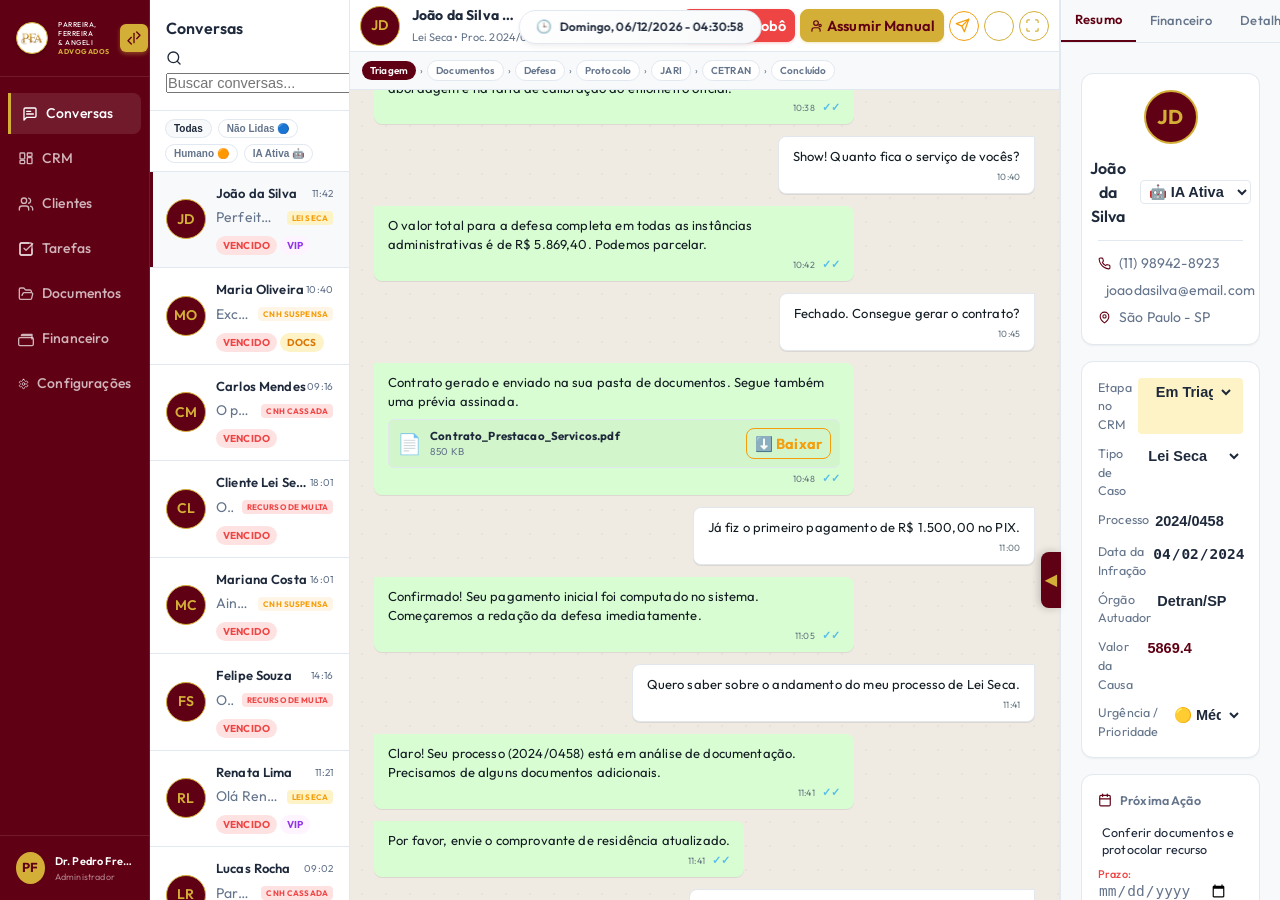
==== index.html @ 3a54979e "Initial PFA Radar Google Ads MVP" ====
<!DOCTYPE html>
<html lang="pt-BR">
<head>
  <meta charset="UTF-8">
  <meta name="viewport" content="width=device-width, initial-scale=1.0">
  <title>PFA Advogados - Painel de Controle IA & CRM</title>
  <!-- Google Fonts - Outfit -->
  <link rel="preconnect" href="https://fonts.googleapis.com">
  <link rel="preconnect" href="https://fonts.gstatic.com" crossorigin>
  <link href="https://fonts.googleapis.com/css2?family=Outfit:wght@300;400;500;600;700&display=swap" rel="stylesheet">
  <!-- Stylesheet -->
  <link rel="stylesheet" href="style.css">
</head>
<body>


  <!-- Banner de Urgência Global -->
  <div id="urgency-banner" style="display:none; background: linear-gradient(90deg, #7f1d1d, var(--red-primary)); color:#fff; padding:8px 20px; font-size:13px; font-weight:700; text-align:center; position:fixed; top:0; left:0; right:0; z-index:2000; animation: pulse-banner 2s ease-in-out infinite;">
    <span id="urgency-banner-text">⚠️ ATENÇÃO: Há prazos críticos vencendo hoje!</span>
    <button onclick="document.getElementById('urgency-banner').style.display='none'; document.querySelector('.app-container').style.height='100vh'; document.querySelector('.app-container').style.marginTop='0';" style="background:none;border:none;color:#fff;cursor:pointer;margin-left:12px;font-size:16px;">×</button>
  </div>

  <!-- Relógio Global em Tempo Real -->
  <div id="global-realtime-clock" style="position: fixed; top: 10px; left: 50%; transform: translateX(-50%); z-index: 10002; background: linear-gradient(135deg, var(--bg-secondary), var(--bg-tertiary)); border: 1px solid var(--border-color); border-radius: 20px; padding: 6px 16px; font-size: 12px; font-weight: 600; color: var(--text-primary); display: flex; align-items: center; gap: 8px; box-shadow: var(--shadow-md); white-space: nowrap; backdrop-filter: blur(8px); transition: all 0.3s ease;">
    <span style="color: var(--brand-primary); font-size:13px;">🕒</span>
    <span id="global-clock-content">Carregando...</span>
  </div>

  <div class="app-container">
    
    <!-- ==========================================
         COLUNA GLOBAL - SIDEBAR DE NAVEGAÇÃO (Bordô)
         ========================================== -->
    <div class="global-sidebar">
      <div class="sidebar-top">
        <!-- Logo PFA -->
        <div class="sidebar-logo" style="position: relative; width: 100%; display: flex; align-items: center; gap: 10px;">
          <div class="sidebar-logo-badge">
            <img src="logo-pfa.png" alt="PFA Logo" class="sidebar-logo-img">
          </div>
          <div class="sidebar-logo-text">
            Parreira, Ferreira<br>& Angeli <span style="color: var(--gold-primary); font-weight:700;">Advogados</span>
          </div>
          <!-- Toggle Sidebar Button -->
          <button id="btn-toggle-sidebar" style="background:none; border:none; color:var(--gold-primary); cursor:pointer; margin-left:auto; display:flex; align-items:center; justify-content:center; padding: 4px;" title="Recolher / Expandir Menu">
            <svg xmlns="http://www.w3.org/2000/svg" width="16" height="16" viewBox="0 0 24 24" fill="none" stroke="currentColor" stroke-width="2" stroke-linecap="round" stroke-linejoin="round" class="lucide lucide-chevrons-left-right"><path d="m16 3 5 5-5 5"/><path d="m8 21-5-5 5-5"/><path d="M12 5v14"/></svg>
          </button>
        </div>
        
        <!-- Menu Itemês -->
        <ul class="sidebar-menu">
          <li class="sidebar-item active" data-screen="conversas" data-label="Conversas">
            <svg xmlns="http://www.w3.org/2000/svg" width="24" height="24" viewBox="0 0 24 24" fill="none" stroke="currentColor" stroke-width="2" stroke-linecap="round" stroke-linejoin="round" class="lucide lucide-message-square-text"><path d="M21 15a2 2 0 0 1-2 2H7l-4 4V5a2 2 0 0 1 2-2h14a2 2 0 0 1 2 2z"/><path d="M13 8H7"/><path d="M17 12H7"/></svg>
            <span>Conversas</span>
          </li>
          <li class="sidebar-item" data-screen="crm" data-label="CRM">
            <svg xmlns="http://www.w3.org/2000/svg" width="24" height="24" viewBox="0 0 24 24" fill="none" stroke="currentColor" stroke-width="2" stroke-linecap="round" stroke-linejoin="round" class="lucide lucide-layout-dashboard"><rect width="7" height="9" x="3" y="3" rx="1"/><rect width="7" height="5" x="14" y="3" rx="1"/><rect width="7" height="9" x="14" y="10" rx="1"/><rect width="7" height="5" x="3" y="14" rx="1"/></svg>
            <span>CRM</span>
          </li>
          <li class="sidebar-item" data-screen="clientes" data-label="Clientes">
            <svg xmlns="http://www.w3.org/2000/svg" width="24" height="24" viewBox="0 0 24 24" fill="none" stroke="currentColor" stroke-width="2" stroke-linecap="round" stroke-linejoin="round" class="lucide lucide-users"><path d="M16 21v-2a4 4 0 0 0-4-4H6a4 4 0 0 0-4 4v2"/><circle cx="9" cy="7" r="4"/><path d="M22 21v-2a4 4 0 0 0-3-3.87"/><path d="M16 3.13a4 4 0 0 1 0 7.75"/></svg>
            <span>Clientes</span>
          </li>
          <li class="sidebar-item" data-screen="tarefas" data-label="Tarefas">
            <svg xmlns="http://www.w3.org/2000/svg" width="24" height="24" viewBox="0 0 24 24" fill="none" stroke="currentColor" stroke-width="2" stroke-linecap="round" stroke-linejoin="round" class="lucide lucide-check-square"><rect width="18" height="18" x="3" y="3" rx="2"/><path d="m9 11 3 3L22 4"/><path d="M21 12v7a2 2 0 0 1-2 2H5a2 2 0 0 1-2-2V5a2 2 0 0 1 2-2h11"/></svg>
            <span>Tarefas</span>
          </li>
          <li class="sidebar-item" data-screen="documentos" data-label="Documentos">
            <svg xmlns="http://www.w3.org/2000/svg" width="24" height="24" viewBox="0 0 24 24" fill="none" stroke="currentColor" stroke-width="2" stroke-linecap="round" stroke-linejoin="round" class="lucide lucide-folder-open"><path d="m6 14 1.45-2.9A2 2 0 0 1 9.24 10H20a2 2 0 0 1 1.94 2.5l-1.55 6a2 2 0 0 1-1.94 1.5H4a2 2 0 0 1-2-2V5c0-1.1.9-2 2-2h3.93a2 2 0 0 1 1.66.9l.82 1.2a2 2 0 0 0 1.66.9H18a2 2 0 0 1 2 2v2"/></svg>
            <span>Documentos</span>
          </li>
          <li class="sidebar-item" data-screen="financeiro" data-label="Financeiro">
            <svg xmlns="http://www.w3.org/2000/svg" width="24" height="24" viewBox="0 0 24 24" fill="none" stroke="currentColor" stroke-width="2" stroke-linecap="round" stroke-linejoin="round" class="lucide lucide-wallet"><path d="M21 12V7H5a2 2 0 0 1 2-2h14v4"/><path d="M3 10h18a2 2 0 0 1 2 2v8a2 2 0 0 1-2 2H3a2 2 0 0 1-2-2v-8a2 2 0 0 1 2-2z"/></svg>
            <span>Financeiro</span>
          </li>
          <li class="sidebar-item" data-screen="configuracoes" data-label="Configurações">
            <svg xmlns="http://www.w3.org/2000/svg" width="24" height="24" viewBox="0 0 24 24" fill="none" stroke="currentColor" stroke-width="2" stroke-linecap="round" stroke-linejoin="round" class="lucide lucide-settings"><path d="M12.22 2h-.44a2 2 0 0 0-2 2v.18a2 2 0 0 1-1 1.73l-.43.25a2 2 0 0 1-2 0l-.15-.08a2 2 0 0 0-2.73.73l-.22.38a2 2 0 0 0 .73 2.73l.15.1a2 2 0 0 1 1 1.72v.51a2 2 0 0 1-1 1.74l-.15.09a2 2 0 0 0-.73 2.73l.22.38a2 2 0 0 0 2.73.73l.15-.08a2 2 0 0 1 2 0l.43.25a2 2 0 0 1 1 1.73V20a2 2 0 0 0 2 2h.44a2 2 0 0 0 2-2v-.18a2 2 0 0 1 1-1.73l.43-.25a2 2 0 0 1 2 0l.15.08a2 2 0 0 0 2.73-.73l.22-.39a2 2 0 0 0-.73-2.73l-.15-.08a2 2 0 0 1-1-1.74v-.5a2 2 0 0 1 1-1.74l.15-.1a2 2 0 0 0 .73-2.73l-.22-.38a2 2 0 0 0-2.73-.73l-.15.08a2 2 0 0 1-2 0l-.43-.25a2 2 0 0 1-1-1.73V4a2 2 0 0 0-2-2z"/><circle cx="12" cy="12" r="3"/></svg>
            <span>Configurações</span>
          </li>
        </ul>
      </div>
      
      <!-- Footer Profile -->
      <div class="sidebar-profile">
        <div class="sidebar-profile-avatar">PF</div>
        <div class="sidebar-profile-info">
          <span class="sidebar-profile-name">Dr. Pedro Freitas</span>
          <span class="sidebar-profile-role">Administrador</span>
        </div>
      </div>
    </div>

    <!-- ==========================================
         ÁREA PRINCIPAL DE CONTEÚDO (Múltiplas Telas)
         ========================================== -->
    <div class="main-content-panel" id="main-content-panel">
      
      <!-- ==========================================
           TELA 1: CONVERSAS (Chat & CRM)
           ========================================== -->
      <div class="screen-panel active" id="screen-conversas">
        <!-- Sub-coluna 1: Lista de Chats -->
        <div class="chat-list-col">
          <div class="chat-list-header">
            <h3>Conversas</h3>
            <div class="search-box">
              <svg xmlns="http://www.w3.org/2000/svg" width="16" height="16" viewBox="0 0 24 24" fill="none" stroke="currentColor" stroke-width="2" stroke-linecap="round" stroke-linejoin="round" class="lucide lucide-search"><circle cx="11" cy="11" r="8"/><path d="m21 21-4.3-4.3"/></svg>
              <input type="text" placeholder="Buscar conversas..." id="search-conversations">
            </div>
          </div>
          
          <div class="chat-filters" style="display:flex; flex-wrap:wrap; gap:6px; padding:8px 15px; background:var(--bg-secondary); border-bottom:1px solid var(--border-color);">
            <button class="chat-filter-btn active" data-filter="all" onclick="filterChatsByStatus('all', this)" style="font-size:10px; font-weight:700; border-radius:12px; border:1px solid var(--border-color); background:var(--bg-tertiary); color:var(--text-primary); padding:3px 8px; cursor:pointer; white-space:nowrap; transition:all 0.2s;">Todas</button>
            <button class="chat-filter-btn" data-filter="unread" onclick="filterChatsByStatus('unread', this)" style="font-size:10px; font-weight:700; border-radius:12px; border:1px solid var(--border-color); background:var(--bg-secondary); color:var(--text-secondary); padding:3px 8px; cursor:pointer; white-space:nowrap; transition:all 0.2s;">Não Lidas 🔵</button>
            <button class="chat-filter-btn" data-filter="manual" onclick="filterChatsByStatus('manual', this)" style="font-size:10px; font-weight:700; border-radius:12px; border:1px solid var(--border-color); background:var(--bg-secondary); color:var(--text-secondary); padding:3px 8px; cursor:pointer; white-space:nowrap; transition:all 0.2s;">Humano 🟠</button>
            <button class="chat-filter-btn" data-filter="bot" onclick="filterChatsByStatus('bot', this)" style="font-size:10px; font-weight:700; border-radius:12px; border:1px solid var(--border-color); background:var(--bg-secondary); color:var(--text-secondary); padding:3px 8px; cursor:pointer; white-space:nowrap; transition:all 0.2s;">IA Ativa 🤖</button>
          </div>
          
          <div class="chat-list" id="chat-list">
            <!-- Dinâmico pelo app.js -->
          </div>
          
          <div class="chat-list-footer">
            <span>Conversas Ativas</span>
            <span class="unread-count" id="unread-conversations-count">4</span>
          </div>
        </div>

        <!-- Sub-coluna 2: Chat & Abas -->
        <div class="center-col">
          <div class="center-header">
            <div class="header-user-info">
              <div class="avatar" id="header-avatar">JS</div>
              <div class="header-user-text">
                <h3 id="header-name">João da Silva</h3>
                <span class="header-user-sub" id="header-sub">Lei Seca . Proc. 2024/0458</span>
              </div>
            </div>
            
            <div class="header-actions">
              <button class="btn btn-danger" id="btn-parar-robo">
                <svg xmlns="http://www.w3.org/2000/svg" width="14" height="14" viewBox="0 0 24 24" fill="none" stroke="currentColor" stroke-width="2" stroke-linecap="round" stroke-linejoin="round" class="lucide lucide-power"><path d="M12 2v10"/><path d="M18.4 6.6a9 9 0 1 1-12.77.04"/></svg>
                Parar Robô
              </button>
              
              <button class="btn btn-outline-yellow" id="btn-retomar-robo" style="display: none;">
                <svg xmlns="http://www.w3.org/2000/svg" width="14" height="14" viewBox="0 0 24 24" fill="none" stroke="currentColor" stroke-width="2" stroke-linecap="round" stroke-linejoin="round" class="lucide lucide-play"><polygon points="6 3 20 12 6 21 6 3"/></svg>
                Retomar Robô
              </button>
              
              <button class="btn btn-yellow" id="btn-assumir-manual">
                <svg xmlns="http://www.w3.org/2000/svg" width="14" height="14" viewBox="0 0 24 24" fill="none" stroke="currentColor" stroke-width="2" stroke-linecap="round" stroke-linejoin="round" class="lucide lucide-user-cog"><path d="M19 21v-2a4 4 0 0 0-4-4H9a4 4 0 0 0-4 4v2"/><circle cx="12" cy="7" r="4"/><circle cx="19" cy="11" r="2"/></svg>
                Assumir Manual
              </button>
              
              <button class="btn btn-outline-orange">
                <svg xmlns="http://www.w3.org/2000/svg" width="14" height="14" viewBox="0 0 24 24" fill="none" stroke="currentColor" stroke-width="2" stroke-linecap="round" stroke-linejoin="round" class="lucide lucide-send"><path d="m22 2-7 20-4-9-9-4Z"/><path d="M22 2 11 13"/></svg>
                Enviar Modelo
              </button>
              
              <button class="btn btn-outline-yellow" onclick="openDetailedClientModal(getCurrentLead().id)">
                📂 Ficha Completa
              </button>
              
              <button class="btn btn-outline-yellow" id="btn-maximize-chat" onclick="toggleRightCol()" title="Ocultar/Exibir Painel Lateral">
                <svg xmlns="http://www.w3.org/2000/svg" width="14" height="14" viewBox="0 0 24 24" fill="none" stroke="currentColor" stroke-width="2" stroke-linecap="round" stroke-linejoin="round"><path d="M3 7V5a2 2 0 0 1 2-2h2"/><path d="M17 3h2a2 2 0 0 1 2 2v2"/><path d="M21 17v2a2 2 0 0 1-2 2h-2"/><path d="M7 21H5a2 2 0 0 1-2-2v-2"/></svg>
                <span id="btn-foco-text">Ocultar Ficha</span>
              </button>
            </div>
          </div>

          <!-- Barra de Progresso do Caso -->
          <div class="case-progress-bar" id="case-progress-bar">
            <!-- Renderizado pelo app.js -->
          </div>

          <div class="chat-history" id="chat-history">
            <!-- Dinâmico pelo app.js -->
          </div>

          <div class="center-bottom-panel collapsed">
            <div class="panel-tabs" id="bottom-tabs">
              <div class="panel-tab active" data-tab="documentos">Documentos</div>
              <div class="panel-tab" data-tab="notas">Follow-up</div>
              <div class="panel-tab" data-tab="atividades">Atividades</div>
              <div class="panel-tab" data-tab="historico">Histórico</div>
              <div class="panel-tab" data-tab="automacoes">Automações</div>
              
              <!-- Botão de Expandir/Recolher -->
              <div id="btn-toggle-bottom-panel" title="Ver Documentos e Notas do Caso">
                <span id="text-toggle-bottom-panel">Ver Documentos ➔</span>
                <svg xmlns="http://www.w3.org/2000/svg" width="14" height="14" viewBox="0 0 24 24" fill="none" stroke="currentColor" stroke-width="2" stroke-linecap="round" stroke-linejoin="round" class="lucide lucide-chevron-up" id="icon-toggle-bottom-panel"><path d="m18 15-6-6-6 6"/></svg>
              </div>
            </div>
            
            <div class="tab-content" id="tab-content" style="display: none; flex-direction:column; overflow-y:auto; flex:1;">
              <!-- Documentos renderizados dinamicamente pelo app.js -->
            </div>
          </div>

          <!-- Chat Input Area with Persona Selector -->
          <div class="chat-input-outer" style="display:flex; flex-direction:column; background:var(--bg-tertiary); border-top:1px solid var(--border-color);">
            <!-- Seletor de Personas -->
            <div id="persona-selector" style="display:flex; gap:6px; padding:6px 16px; background:var(--bg-secondary); border-bottom:1px solid var(--border-color); align-items:center; flex-wrap:wrap;">
              <span style="font-size:10px; font-weight:700; color:var(--text-secondary); text-transform:uppercase;">Persona da IA:</span>
              <button class="persona-pill active" data-persona="atendimento" onclick="setPersona('atendimento')">👤 Atendimento</button>
              <button class="persona-pill" data-persona="financeiro" onclick="setPersona('financeiro')">💰 Financeiro</button>
              <button class="persona-pill" data-persona="juridico" onclick="setPersona('juridico')">⚖️ Jurídico</button>
              <button class="persona-pill" data-persona="copiloto" onclick="setPersona('copiloto')">🧠 Copiloto</button>
            </div>
            
            <div class="chat-input-container" style="border-top:none;">
              <button id="attachment-btn">
                <svg xmlns="http://www.w3.org/2000/svg" width="18" height="18" viewBox="0 0 24 24" fill="none" stroke="currentColor" stroke-width="2" stroke-linecap="round" stroke-linejoin="round" class="lucide lucide-paperclip"><path d="m21.44 11.05-9.19 9.19a6 6 0 0 1-8.49-8.49l8.57-8.57A4 4 0 1 1 18 8.84l-8.59 8.57a2 2 0 0 1-2.83-2.83l8.49-8.48"/></svg>
              </button>
              <input type="text" placeholder="Digite uma mensagem..." id="message-input">
              <button id="audio-btn">
                <svg xmlns="http://www.w3.org/2000/svg" width="18" height="18" viewBox="0 0 24 24" fill="none" stroke="currentColor" stroke-width="2" stroke-linecap="round" stroke-linejoin="round" class="lucide lucide-mic"><path d="M12 2a3 3 0 0 0-3 3v7a3 3 0 0 0 6 0V5a3 3 0 0 0-3-3Z"/><path d="M19 10v2a7 7 0 0 1-14 0v-2"/><line x1="12" x2="12" y1="19" y2="22"/></svg>
              </button>
              <button id="send-btn">
                <svg xmlns="http://www.w3.org/2000/svg" width="18" height="18" viewBox="0 0 24 24" fill="none" stroke="currentColor" stroke-width="2" stroke-linecap="round" stroke-linejoin="round" class="lucide lucide-send-horizontal"><path d="m22 2-7 20-4-9-9-4Z"/><path d="M22 2 11 13"/></svg>
              </button>
            </div>
          </div>
        </div>

        <!-- Sub-coluna 3: Sidebar CRM Rápido -->
        <div class="right-col" id="right-col-panel">
          <!-- Botão toggle retrátil -->
          <button class="right-col-toggle-btn" id="right-col-toggle-btn" onclick="toggleRightCol()" title="Recolher painel">◀</button>
          <div class="right-header-tabs" style="display:flex; align-items:center; width:100%;">
            <div class="right-tab active" data-rtab="resumo">Resumo</div>
            <div class="right-tab" data-rtab="financeiro">Financeiro</div>
            <div class="right-tab" data-rtab="detalhes">Detalhes</div>
            <span onclick="navigateToScreen('crm')" style="color:var(--orange-primary); font-size:11px; font-weight:700; cursor:pointer; margin-left:auto; margin-right:8px;" title="Ir para o CRM completo">CRM ⮕</span>
            <button onclick="toggleRightCol()" style="background:none; border:none; color:var(--text-secondary); cursor:pointer; font-size:14px; font-weight:700; display:flex; align-items:center; padding: 4px; transition: color 0.15s;" onmouseover="this.style.color='var(--brand-primary)'" onmouseout="this.style.color='var(--text-secondary)'" title="Minimizar Ficha">✕</button>
          </div>
          
          <div class="right-col-scrollable">
            <!-- ABA RESUMO -->
            <div class="rtab-content active" id="rtab-content-resumo">
            <div class="profile-card">
              <div class="profile-avatar" id="profile-avatar">JS</div>
              <div class="profile-info">
                <h3 id="profile-name">João da Silva <span class="status-indicator">Ativo</span></h3>
              </div>
              <div class="profile-contact">
                <div class="profile-contact-item">
                  <svg xmlns="http://www.w3.org/2000/svg" width="14" height="14" viewBox="0 0 24 24" fill="none" stroke="currentColor" stroke-width="2" stroke-linecap="round" stroke-linejoin="round"><path d="M22 16.92v3a2 2 0 0 1-2.18 2 19.79 19.79 0 0 1-8.63-3.07 19.5 19.5 0 0 1-6-6 19.79 19.79 0 0 1-3.07-8.67A2 2 0 0 1 4.11 2h3a2 2 0 0 1 2 1.72 12.84 12.84 0 0 0 .7 2.81 2 2 0 0 1-.45 2.11L8.09 9.91a16 16 0 0 0 6 6l1.27-1.27a2 2 0 0 1 2.11-.45 12.84 12.84 0 0 0 2.81.7A2 2 0 0 1 22 16.92z"/></svg>
                  <span id="profile-phone">(11) 98942-8923</span>
                </div>
                <div class="profile-contact-item">
                  <svg xmlns="http://www.w3.org/2000/svg" width="14" height="14" viewBox="0 0 24 24" fill="none" stroke="currentColor" stroke-width="2" stroke-linecap="round" stroke-linejoin="round"><rect width="20" height="16" x="2" y="4" rx="2"/><path d="m22 7-8.97 5.7a1.94 1.94 0 0 1-2.06 0L2 7"/></svg>
                  <span id="profile-email">joao@email.com</span>
                </div>
                <div class="profile-contact-item">
                  <svg xmlns="http://www.w3.org/2000/svg" width="14" height="14" viewBox="0 0 24 24" fill="none" stroke="currentColor" stroke-width="2" stroke-linecap="round" stroke-linejoin="round"><path d="M20 10c0 6-8 12-8 12s-8-6-8-12a8 8 0 0 1 16 0Z"/><circle cx="12" cy="10" r="3"/></svg>
                  <span id="profile-location">São Paulo - SP</span>
                </div>
              </div>
            </div>

            <div class="crm-details-list">
              <div class="crm-item">
                <span class="crm-label">Etapa no CRM</span>
                <span class="crm-val badge" id="crm-etapa">Em Triagem</span>
              </div>
              <div class="crm-item">
                <span class="crm-label">Tipo de Caso</span>
                <span class="crm-val" id="crm-tipo-caso">Lei Seca</span>
              </div>
              <div class="crm-item">
                <span class="crm-label">Processo</span>
                <span class="crm-val" id="crm-processo">2024/0458</span>
              </div>
              <div class="crm-item">
                <span class="crm-label">Data da Infração</span>
                <span class="crm-val" id="crm-data-infra">02/04/2024</span>
              </div>
              <div class="crm-item">
                <span class="crm-label">Órgão Autuador</span>
                <span class="crm-val" id="crm-autuador">Detran/SP</span>
              </div>
              <div class="crm-item">
                <span class="crm-label">Valor da Causa</span>
                <span class="crm-val" id="crm-valor-cause" style="color:var(--brand-primary); font-weight:600;">R$ 5.869,40</span>
              </div>
              <div class="crm-item">
                <span class="crm-label">Urgência / Prioridade</span>
                <span class="crm-val" id="crm-prioridade" style="font-weight:600;">Média</span>
              </div>
            </div>

            <!-- Próxima Ação & Agendar Follow-up -->
            <div class="action-box">
              <div class="action-header">
                <svg xmlns="http://www.w3.org/2000/svg" width="14" height="14" viewBox="0 0 24 24" fill="none" stroke="currentColor" stroke-width="2" stroke-linecap="round" stroke-linejoin="round" class="lucide lucide-calendar"><path d="M8 2v4"/><path d="M16 2v4"/><rect width="18" height="18" x="3" y="4" rx="2"/><path d="M3 10h18"/></svg>
                Próxima Ação
              </div>
              <div class="action-content">
                Conferir documentos e protocolar recurso.
                <div class="action-deadline">Prazo: 20/05/2024 17:00</div>
              </div>
              <div style="display: flex; gap: 8px;">
                <button class="btn btn-complete" style="flex:1;">Concluída</button>
                <button class="btn btn-outline-orange" id="btn-open-followup" style="padding: 8px 12px;" title="Agendar Mensagem / Follow-up">
                  <svg xmlns="http://www.w3.org/2000/svg" width="14" height="14" viewBox="0 0 24 24" fill="none" stroke="currentColor" stroke-width="2" stroke-linecap="round" stroke-linejoin="round" class="lucide lucide-clock-arrow-up"><path d="M12 22A10 10 0 1 0 2 12"/><path d="M12 6v6l2 1"/><path d="m16 16 3-3 3 3"/><path d="M19 21v-8"/></svg>
                  Agendar
                </button>
              </div>
            </div>

            <!-- Anotações do Advogado (Uso Interno) -->
            <div class="notes-sidebar-box" style="margin-top: 15px; border-top: 1px solid var(--border-color); padding-top: 15px;">
              <div style="font-size: 11.5px; font-weight: 700; color: var(--text-secondary); margin-bottom: 6px; text-transform: uppercase; display: flex; justify-content: space-between; align-items: center;">
                <span>📋 Anotações do Advogado</span>
                <button id="btn-save-notes-sidebar" class="btn" style="padding: 2px 6px; font-size: 10px; background: var(--brand-primary); color: #fff; border: none; border-radius: 4px; cursor: pointer; font-weight: bold;">Salvar</button>
              </div>
              <textarea id="sidebar-client-notes" placeholder="Adicionar notas internas sobre o caso..." style="width: 100%; height: 80px; border: 1px solid var(--border-color); border-radius: 6px; background: var(--bg-tertiary); color: var(--text-primary); font-size: 12px; padding: 8px; resize: none; font-family: inherit; outline: none;"></textarea>
            </div>
          </div>

          <!-- ABA FINANCEIRO -->
          <div class="rtab-content" id="rtab-content-financeiro">
            <div class="rtab-section-title">
              <svg xmlns="http://www.w3.org/2000/svg" width="14" height="14" viewBox="0 0 24 24" fill="none" stroke="currentColor" stroke-width="2" stroke-linecap="round" stroke-linejoin="round" class="lucide lucide-wallet"><path d="M21 12V7H5a2 2 0 0 1 2-2h14v4"/><path d="M3 10h18a2 2 0 0 1 2 2v8a2 2 0 0 1-2 2H3a2 2 0 0 1-2-2v-8a2 2 0 0 1 2-2z"/></svg>
              Financeiro do Caso
            </div>
            
            <div class="finance-box" style="background:var(--bg-secondary); border:1px solid var(--border-color); border-radius:12px; padding:15px; margin-bottom:15px; box-shadow:var(--shadow-sm);">
              <div class="form-group" style="margin-bottom:12px;">
                <label style="font-size:11px; font-weight:700; color:var(--text-secondary); text-transform:uppercase;">Honorários Totais (R$)</label>
                <input type="number" id="fin-honorarios" step="0.01" style="width:100%; padding:8px; border-radius:6px; border:1px solid var(--border-color); background:var(--bg-tertiary); color:var(--text-primary);" oninput="calculateFinanceRightSidebar()">
              </div>
              <div class="form-group" style="margin-bottom:12px;">
                <label style="font-size:11px; font-weight:700; color:var(--text-secondary); text-transform:uppercase;">Valor Pago (R$)</label>
                <input type="number" id="fin-pago" step="0.01" style="width:100%; padding:8px; border-radius:6px; border:1px solid var(--border-color); background:var(--bg-tertiary); color:var(--text-primary);" oninput="calculateFinanceRightSidebar()">
              </div>
              <div class="form-group" style="margin-bottom:12px;">
                <label style="font-size:11px; font-weight:700; color:var(--text-secondary); text-transform:uppercase;">Valor Restante (R$)</label>
                <input type="number" id="fin-restante" style="width:100%; padding:8px; border-radius:6px; border:1px solid var(--border-color); background:var(--bg-tertiary); color:var(--text-primary); cursor:not-allowed;" readonly>
              </div>
              <div class="form-group" style="margin-bottom:12px;">
                <label style="font-size:11px; font-weight:700; color:var(--text-secondary); text-transform:uppercase;">Prazo Limite de Pagamento</label>
                <input type="date" id="fin-data-pagamento" style="width:100%; padding:8px; border-radius:6px; border:1px solid var(--border-color); background:var(--bg-tertiary); color:var(--text-primary);">
              </div>
              <div class="form-group" style="margin-bottom:12px;">
                <label style="font-size:11px; font-weight:700; color:var(--text-secondary); text-transform:uppercase;">Status do Pagamento</label>
                <select id="fin-status" style="width:100%; padding:8px; border-radius:6px; border:1px solid var(--border-color); background:var(--bg-tertiary); color:var(--text-primary);">
                  <option value="pendente">Pendente ⚠️</option>
                  <option value="parcial">Parcial ⚠️</option>
                  <option value="pago">Pago Total ⚠️</option>
                </select>
              </div>
              <button class="btn btn-yellow" style="width:100%; margin-top:6px; padding:10px; font-weight:700;" onclick="saveFinanceRightSidebar()">💾 Salvar Financeiro</button>
              <button class="btn btn-outline-orange" style="width:100%; margin-top:10px; padding:10px; font-weight:700;" onclick="navigateToScreen('financeiro')">📊 Financeiro Geral ⮕</button>
            </div>
          </div>

          <!-- ABA DETALHES -->
          <div class="rtab-content" id="rtab-content-detalhes">
            <div class="rtab-section-title">
              <svg xmlns="http://www.w3.org/2000/svg" width="14" height="14" viewBox="0 0 24 24" fill="none" stroke="currentColor" stroke-width="2" stroke-linecap="round" stroke-linejoin="round"><path d="M12 8V4H8"/><rect width="16" height="12" x="4" y="8" rx="2"/><path d="M2 14h2"/><path d="M20 14h2"/><path d="M15 13v2"/><path d="M9 13v2"/></svg>
              Automação / IA
            </div>
            <div class="automation-box">
              <div class="automation-details">
                <div class="automation-status-row">
                  <svg xmlns="http://www.w3.org/2000/svg" width="14" height="14" viewBox="0 0 24 24" fill="none" stroke="currentColor" stroke-width="2" stroke-linecap="round" stroke-linejoin="round" class="lucide lucide-bot"><path d="M12 8V4H8"/><rect width="16" height="12" x="4" y="8" rx="2"/><path d="M2 14h2"/><path d="M20 14h2"/><path d="M15 13v2"/><path d="M9 13v2"/></svg>
                  <span>Robô ativo</span>
                </div>
                <span>Taxa de resolução: 87%</span>
              </div>
            </div>

            <div class="rtab-section-title" style="margin-top:16px;">
              <svg xmlns="http://www.w3.org/2000/svg" width="14" height="14" viewBox="0 0 24 24" fill="none" stroke="currentColor" stroke-width="2" stroke-linecap="round" stroke-linejoin="round"><path d="M12 22c5.523 0 10-4.477 10-10S17.523 2 12 2 2 6.477 2 12s4.477 10 10 10z"/><path d="m9 12 2 2 4-4"/></svg>
              Prompt Customizado do Lead
            </div>
            <div class="prompt-editor-box">
              <textarea id="prompt-textarea" placeholder="Instruções personalizadas da IA..."></textarea>
              <button class="btn-save-prompt" id="btn-save-prompt">Salvar Prompt</button>
            </div>
          </div>
          </div> <!-- Close right-col-scrollable -->
        </div>
        <!-- FAB flutuante para re-expandir o painel direito -->
        <button class="right-col-expand-fab" id="right-col-expand-fab" onclick="toggleRightCol()" title="Expandir painel lateral">▶</button>
      </div>



      <!-- ==========================================
           TELA 2: CRM DASHBOARD COMPLETO
           ========================================== -->
      <div class="screen-panel" id="screen-crm">
        <div class="crm-main-area">
          <div class="crm-header-row">
            <div class="crm-title-group">
              <h2>CRM PFA Trânsito</h2>
              <p>Gestão de clientes, leads e casos</p>
            </div>
            <div class="crm-filter-bar">
              <select class="filter-select"><option>Todos os responsáveis</option></select>
              <select class="filter-select"><option>Todas as origens</option></select>
              <select class="filter-select"><option>Todos os tipos de caso</option></select>
              <button class="btn btn-danger btn-urgencia-maxima" onclick="toggleUrgenciaMaxima()" style="padding: 8px 12px; font-size: 11.5px; font-weight: 700; background: linear-gradient(90deg, #7f1d1d, #dc2626); border: none; color:#fff; display:inline-flex; align-items:center; gap:4px; margin-right:8px; cursor:pointer; border-radius:6px;">⚠️ Urgência Máxima</button>
              <button class="btn btn-yellow" id="btn-new-lead" style="padding: 8px 12px; font-size: 11.5px; font-weight: 700;">+ Novo Lead</button>
            </div>
          </div>
          
          <!-- Metricas -->
          <div class="stats-grid">
            <div class="stat-card">
              <div class="stat-header">Leads Totais <svg xmlns="http://www.w3.org/2000/svg" width="14" height="14" viewBox="0 0 24 24" fill="none" stroke="currentColor" stroke-width="2" stroke-linecap="round" stroke-linejoin="round"><path d="M16 21v-2a4 4 0 0 0-4-4H6a4 4 0 0 0-4 4v2"/><circle cx="9" cy="7" r="4"/><path d="M22 21v-2a4 4 0 0 0-3-3.87"/><path d="M16 3.13a4 4 0 0 1 0 7.75"/></svg></div>
              <div class="stat-val">192</div>
              <div class="stat-footer up">↑ 18% vs anterior</div>
            </div>
            <div class="stat-card">
              <div class="stat-header">Novos Leads <svg xmlns="http://www.w3.org/2000/svg" width="14" height="14" viewBox="0 0 24 24" fill="none" stroke="currentColor" stroke-width="2" stroke-linecap="round" stroke-linejoin="round"><path d="M16 21v-2a4 4 0 0 0-4-4H6a4 4 0 0 0-4 4v2"/><circle cx="9" cy="7" r="4"/><line x1="19" x2="19" y1="8" y2="14"/><line x1="16" x2="22" y1="11" y2="11"/></svg></div>
              <div class="stat-val">37</div>
              <div class="stat-footer up">↑ 12% este mês</div>
            </div>
            <div class="stat-card">
              <div class="stat-header">Em Atendimento <svg xmlns="http://www.w3.org/2000/svg" width="14" height="14" viewBox="0 0 24 24" fill="none" stroke="currentColor" stroke-width="2" stroke-linecap="round" stroke-linejoin="round"><path d="M22 16.92v3a2 2 0 0 1-2.18 2 19.79 19.79 0 0 1-8.63-3.07 19.5 19.5 0 0 1-6-6 19.79 19.79 0 0 1-3.07-8.67A2 2 0 0 1 4.11 2h3a2 2 0 0 1 2 1.72 12.84 12.84 0 0 0 .7 2.81 2 2 0 0 1-.45 2.11L8.09 9.91a16 16 0 0 0 6 6l1.27-1.27a2 2 0 0 1 2.11-.45 12.84 12.84 0 0 0 2.81.7A2 2 0 0 1 22 16.92z"/></svg></div>
              <div class="stat-val">84</div>
              <div class="stat-footer neutral">→ sem alteração</div>
            </div>
            <div class="stat-card">
              <div class="stat-header">Casos Ativos <svg xmlns="http://www.w3.org/2000/svg" width="14" height="14" viewBox="0 0 24 24" fill="none" stroke="currentColor" stroke-width="2" stroke-linecap="round" stroke-linejoin="round"><path d="M14 2H6a2 2 0 0 0-2 2v16a2 2 0 0 0 2 2h12a2 2 0 0 0 2-2V8z"/><path d="M14 2v6h6"/><path d="M16 13H8"/><path d="M16 17H8"/><path d="M10 9H8"/></svg></div>
              <div class="stat-val">62</div>
              <div class="stat-footer up">↑ 9% vs anterior</div>
            </div>
            <div class="stat-card">
              <div class="stat-header">Concluídos <svg xmlns="http://www.w3.org/2000/svg" width="14" height="14" viewBox="0 0 24 24" fill="none" stroke="currentColor" stroke-width="2" stroke-linecap="round" stroke-linejoin="round"><path d="M22 11.08V12a10 10 0 1 1-5.93-9.14"/><polyline points="22 4 12 14.01 9 11.01"/></svg></div>
              <div class="stat-val">48</div>
              <div class="stat-footer up">↑ 21% este mês</div>
            </div>
            <div class="stat-card">
              <div class="stat-header">Conversão <svg xmlns="http://www.w3.org/2000/svg" width="14" height="14" viewBox="0 0 24 24" fill="none" stroke="currentColor" stroke-width="2" stroke-linecap="round" stroke-linejoin="round"><path d="M3 3v18h18"/><path d="m19 9-5 5-4-4-3 3"/></svg></div>
              <div class="stat-val">32,1%</div>
              <div class="stat-footer up">↑ 5.4 p.p. este mês</div>
            </div>
          </div>

          <!-- Kanban Board Container integrado diretamente no CRM -->
          <div style="margin-top: 20px; background: var(--bg-secondary); border: 1px solid var(--border-color); border-radius: 12px; padding: 15px; box-shadow: var(--shadow-sm);">
            <div class="pipeline-header" style="margin-bottom: 12px; display:flex; justify-content:space-between; align-items:center;">
              <span style="font-weight:700; font-size:14px; color:var(--text-primary);">📋 Quadro Kanban do Funil (CRM)</span>
            </div>
            <div class="kanban-board-container" id="kanban-board-container" style="overflow-x:auto; padding-bottom:10px;">
              <!-- Montado dinamicamente no app.js -->
            </div>
          </div>

          <!-- Bottom widgets grid -->
          <div class="dashboard-bottom-grid">
            <!-- Recents -->
            <div class="dash-box">
              <div class="dash-box-header">Interações Recentes <a href="#" class="dash-box-link" onclick="navigateToScreen('clientes'); return false;">Ver todas</a></div>
              <div class="recent-activities-list">
                <div class="recent-activity-item"><div class="avatar">MO</div><div class="recent-activity-text"><strong>Maria Oliveira</strong> enviou documentos solicitados</div><div class="recent-activity-time">10:38</div></div>
                <div class="recent-activity-item"><div class="avatar">CM</div><div class="recent-activity-text"><strong>Carlos Mendes</strong> respondeu s dvidas iniciais</div><div class="recent-activity-time">09:15</div></div>
                <div class="recent-activity-item"><div class="avatar">LG</div><div class="recent-activity-text"><strong>Dr. Luis Gustavo</strong> atualizou o prompt do lead João da Silva</div><div class="recent-activity-time">Ontem</div></div>
              </div>
            </div>
            
            <!-- Tasks -->
            <div class="dash-box">
              <div class="dash-box-header">Tarefas Pendentes <a href="#" class="dash-box-link" onclick="navigateToScreen('tarefas'); return false;">Ver todas</a></div>
              <div class="tasks-list">
                <div class="task-item-row"><input type="checkbox"> <span>Conferir documentos de João da Silva</span></div>
                <div class="task-item-row"><input type="checkbox"> <span>Protocolar recurso de Maria Oliveira</span></div>
                <div class="task-item-row"><input type="checkbox"> <span>Validar CNH de Carlos Mendes</span></div>
              </div>
            </div>

            <!-- Equipe -->
            <div class="dash-box">
              <div class="dash-box-header">Equipe Responsável <a href="#" class="dash-box-link" onclick="navigateToScreen('tarefas'); return false;">Ver todas</a></div>
              <div class="team-list">
                <div class="team-member-item"><div class="avatar">LG</div><div class="team-member-info"><strong>Dr. Luis Gustavo Parreira</strong><div class="team-member-cases">28 casos ativos</div></div></div>
                <div class="team-member-item"><div class="avatar">SR</div><div class="team-member-info"><strong>Dr. Severton Roberto</strong><div class="team-member-cases">22 casos ativos</div></div></div>
                <div class="team-member-item"><div class="avatar">DA</div><div class="team-member-info"><strong>Dra. Deborah Angeli</strong><div class="team-member-cases">12 casos ativos</div></div></div>
              </div>
            </div>
          </div>

          <!-- Painel de Controle de Follow-up Automático -->
          <div class="crm-leads-section" style="margin-top: 20px;">
            <div class="crm-leads-header" style="padding: 12px 16px; background: var(--bg-secondary); border-bottom: 1px solid var(--border-color); display:flex; justify-content:space-between; align-items:center;">
              <h3 style="font-size: 13.5px; font-weight: 700; color: var(--text-primary); margin:0; display:flex; align-items:center; gap:6px;">⏰ Monitor de Follow-ups Automáticos (Robô)</h3>
              <span style="font-size: 11px; color: var(--text-secondary);">Agendados & Disparados recentemente</span>
            </div>
            <div class="crm-leads-table-wrapper" style="padding: 15px; background: var(--bg-secondary);">
              <div id="crm-followup-monitor-container" style="display: grid; grid-template-columns: 1fr 1fr; gap: 20px;">
                <!-- Preenchido dinamicamente por JS -->
              </div>
            </div>
          </div>
        </div>

        <!-- CRM Quick Sidebar Right -->
        <div class="right-col" id="crm-sidebar-container">
          <!-- Copied dynamically from conversations state -->
        </div>
      </div>

      <!-- ==========================================
           TELA: CLIENTES
           ========================================== -->
      <div class="screen-panel" id="screen-clientes">
        <div class="crm-main-area">
          <div class="crm-header-row">
            <div class="crm-title-group">
              <h2>Base de Clientes & Leads</h2>
              <p>Gerenciamento completo e edição cadastral</p>
            </div>
            <div class="crm-filter-bar">
              <button class="btn btn-danger btn-urgencia-maxima" onclick="toggleUrgenciaMaxima()" style="padding: 8px 12px; font-size: 11.5px; font-weight: 700; background: linear-gradient(90deg, #7f1d1d, #dc2626); border: none; color:#fff; display:inline-flex; align-items:center; gap:4px; margin-right:8px; cursor:pointer; border-radius:6px;">⚠️ Urgência Máxima</button>
              <button class="btn btn-yellow" id="btn-new-lead-clientes" onclick="openEditLeadModal(null)" style="padding: 8px 12px; font-size: 11.5px; font-weight: 700;">+ Novo Lead</button>
            </div>
          </div>

          <div class="crm-leads-section">
            <div class="crm-leads-header">
              <h3>⚠️ Lista de Clientes</h3>
              <div class="crm-leads-search">
                <svg xmlns="http://www.w3.org/2000/svg" width="14" height="14" viewBox="0 0 24 24" fill="none" stroke="currentColor" stroke-width="2" stroke-linecap="round" stroke-linejoin="round"><circle cx="11" cy="11" r="8"/><path d="m21 21-4.3-4.3"/></svg>
                <input type="text" id="crm-search-input" placeholder="Buscar por nome, processo ou tipo...">
              </div>
            </div>
            <div class="crm-leads-table-wrapper">
              <table class="crm-leads-table">
                <thead>
                  <tr>
                    <th>Nome / Telefone</th>
                    <th>Tipo de Caso</th>
                    <th>Etapa</th>
                    <th>Responsável</th>
                    <th>Valor</th>
                    <th>Ações</th>
                  </tr>
                </thead>
                <tbody id="crm-leads-table-body">
                  <!-- Populated dynamically by app.js -->
                </tbody>
              </table>
            </div>
          </div>
        </div>
      </div>

      <!-- ==========================================
           TELA: TAREFAS (Estilo Astrea)
           ========================================== -->
      <div class="screen-panel" id="screen-tarefas">
        <div class="crm-main-area">
          <div class="crm-header-row">
            <div class="crm-title-group">
              <h2>Controladoria de Tarefas (Astrea)</h2>
              <p>Gestão e alocação de prazos, petições e diligências internas</p>
            </div>
            <div class="crm-filter-bar">
              <select class="filter-select" id="task-filter-lawyer" onchange="filterInteractiveTasksScreen()">
                <option value="all">Todos os advogados</option>
                <option value="1">Dr. Luis Gustavo Parreira</option>
                <option value="2">Dr. Severton Roberto</option>
                <option value="3">Dra. Deborah Angeli</option>
              </select>
              <select class="filter-select" id="task-filter-status" onchange="filterInteractiveTasksScreen()">
                <option value="all">Todas as tarefas</option>
                <option value="pending">Pendentes</option>
                <option value="completed">Concluidas</option>
              </select>
              <select class="filter-select" id="task-filter-type" onchange="filterInteractiveTasksScreen()">
                <option value="all">Todos os Tipos</option>
                <option value="Audiência">⚖️ Audiência</option>
                <option value="Envio de Defesa">📄 Envio de Defesa</option>
                <option value="Petição">✏️ Petição</option>
                <option value="Contato">💬 Contato</option>
                <option value="Outro">⚙️ Outro</option>
              </select>
              <select class="filter-select" id="task-sort-by" onchange="filterInteractiveTasksScreen()">
                <option value="none">Ordenar por...</option>
                <option value="prazo">⚠️ Prazo</option>
                <option value="lawyer">⚠️ Responsável</option>
                <option value="priority">⚠️ Prioridade</option>
              </select>
              <button class="btn-calendar-highlight" id="btn-show-calendar" onclick="openCalendarModal()" style="margin-right:6px;">
                <svg xmlns="http://www.w3.org/2000/svg" width="14" height="14" viewBox="0 0 24 24" fill="none" stroke="currentColor" stroke-width="2" stroke-linecap="round" stroke-linejoin="round"><rect width="18" height="18" x="3" y="4" rx="2"/><path d="M16 2v4"/><path d="M3 10h18"/><path d="M8 2v4"/></svg>
                Visualizar Calendário
              </button>
              <button class="btn btn-yellow" id="btn-new-task-controladoria" onclick="openNewTaskForm()" style="padding: 8px 12px; font-size: 11.5px; font-weight: 700;">+ Nova Tarefa</button>
            </div>
          </div>

          <!-- Carga de Trabalho por Advogado -->
          <div id="workload-panel-container">
             <!-- Preenchido pelo app.js renderControladoriaTasks -->
          </div>

          <div class="crm-leads-section" style="margin-top: 10px;">
            <div class="crm-leads-header" style="display:flex; justify-content:space-between; align-items:center; padding: 0 16px; background: var(--bg-secondary); border-bottom: 1px solid var(--border-color);">
              <div style="display:flex; gap:10px; align-items:center;">
                <div class="panel-tab active" id="task-tab-pending" onclick="switchTaskTab('pending')" style="padding:12px 16px; font-weight:700; cursor:pointer; font-size:13px; position:relative;">Pendentes</div>
                <div class="panel-tab" id="task-tab-completed" onclick="switchTaskTab('completed')" style="padding:12px 16px; font-weight:700; cursor:pointer; font-size:13px; position:relative;">Concluidas</div>
              </div>
              <div id="task-tab-summary" style="font-size:11.5px; color:var(--text-secondary); padding-right:8px;"></div>
            </div>
            <div class="crm-leads-table-wrapper" style="padding: 12px; background: transparent; box-shadow: none; border: none;">
              <div id="controladoria-tasks-accordion-container">
                <!-- Populated dynamically by tasks.js -->
              </div>
            </div>
          </div>
        </div>
      </div>

      <!-- ==========================================
           TELA 3: GESTOR DE DOCUMENTOS
           ========================================== -->
      <div class="screen-panel" id="screen-documentos">
        <div class="docs-client-selector-header scale-control-center" style="background: var(--bg-secondary); padding: 16px 20px; border-bottom: 1px solid var(--border-color); display: flex; align-items: center; gap: 15px; border-radius: 12px 12px 0 0;">
          <label style="font-size: 11px; font-weight: 700; color: var(--text-secondary); text-transform: uppercase; letter-spacing: 0.5px; white-space: nowrap;">🔍 Buscar Motorista:</label>
          <div style="position: relative; flex: 1;">
            <input type="text" id="docs-client-search" placeholder="Digite Nome, Placa (ex: BRA-3Y29), CPF ou CNH..." autocomplete="off" style="width: 100%; padding: 8px 12px; border: 1px solid var(--border-color); border-radius: 8px; background: var(--bg-tertiary); color: var(--text-primary); font-size: 13px;">
            <div id="docs-client-autocomplete" class="autocomplete-dropdown" style="display: none; position: absolute; top: 100%; left: 0; right: 0; background: var(--bg-secondary); border: 1px solid var(--border-color); border-radius: 8px; z-index: 1000; max-height: 220px; overflow-y: auto; box-shadow: var(--shadow-lg); margin-top: 4px;"></div>
          </div>
          <span id="docs-filter-count" class="docs-filter-count">8 motoristas</span>
        </div>
        <div class="docs-manager-layout" style="border-radius: 0 0 12px 12px;">
          <!-- Pastas Esquerda -->
          <div class="docs-sidebar-left">
            <h3>Pastas</h3>
            <div class="docs-folder-list">
              <div class="docs-folder-item active" data-folder="pessoais">📁 01. Pessoais</div>
              <div class="docs-folder-item" data-folder="processo">📁 02. Processo</div>
              <div class="docs-folder-item" data-folder="comunicacoes">📁 03. Comunicações</div>
              <div class="docs-folder-item" data-folder="financeiro">📁 04. Financeiro</div>
              <div class="docs-folder-item" data-folder="andamento" style="border-left: 2px solid var(--orange-primary); background: rgba(220,100,0,0.05); font-weight: bold; margin-top: 10px;">🔗 Acompanhamento</div>
            </div>
            
            <div class="docs-client-list-section" style="margin-top: 20px; display:flex; flex-direction:column; gap:8px; max-height: 250px; overflow: hidden;">
              <h4 style="font-size: 11px; font-weight: 700; color: var(--text-secondary); text-transform: uppercase; letter-spacing: 0.5px; border-bottom:1px solid var(--border-color); padding-bottom:6px; margin:0;">👥 Selecionar Motorista</h4>
              <button class="btn btn-outline-yellow" style="width: 100%; font-size: 10.5px; padding: 6px 0; font-weight: 700; margin-bottom: 4px; display: inline-flex; align-items: center; justify-content: center; gap: 4px;" onclick="openDetailedClientModal(getCurrentLead().id)">
                📂 Abrir Ficha Completa
              </button>
              <div id="docs-sidebar-client-list" style="display:flex; flex-direction:column; gap:4px; overflow-y:auto; flex: 1; max-height: 200px; padding-right: 4px;">
                <!-- Preenchido pelo JS -->
              </div>
            </div>

            <div style="margin-top:auto; font-size:11px; color:var(--text-secondary);">
              Armazenamento: 3.2 GB de 10 GB
              <div class="usage-progress" style="margin:6px 0;"><div class="usage-progress-bar" style="width: 32%;"></div></div>
            </div>
          </div>

          <!-- Tabela Arquivos -->
          <div class="docs-center-table">
            <div style="display:flex; justify-content:space-between; align-items:center; margin-bottom:12px;">
              <h3 style="font-size:15px; font-weight:600;" id="docs-current-folder-title">Arquivos em 01. Pessoais</h3>
              <!-- Standard Actions Container -->
              <div id="docs-standard-actions" style="display:flex; gap:8px;">
                <button class="btn btn-outline-yellow" style="padding: 6px 12px; font-size:12px;" onclick="openRequestDocModal()">Solicitar Documento</button>
                <button class="btn btn-yellow" style="padding: 6px 12px; font-size:12px;" onclick="simulateDocUpload()">+ Upload</button>
                <button class="btn btn-outline-orange" id="btn-toggle-docs-sidebar" onclick="toggleDocsSidebar()" style="padding: 6px 10px; font-size:12px; font-weight:700;" title="Ocultar/Exibir Painel de Detalhes">📄 Detalhes</button>
              </div>
              <!-- Andamento Actions Container -->
              <div id="docs-andamento-actions" style="display:none; gap:8px;">
                <button class="btn btn-yellow" style="padding: 6px 12px; font-size:12px;" onclick="window.generateAcompanhamentoLink()">🔗 Gerar Link do Cliente</button>
                <button class="btn btn-outline-orange" style="padding: 6px 12px; font-size:12px; font-weight:700;" onclick="window.simulateClientPageOpen()">📱 Abrir Portal do Cliente</button>
              </div>
            </div>
            <!-- Wrapper para Tabela e Drag-Drop Originais -->
            <div id="docs-table-wrapper">
              <table class="docs-table">
                <thead>
                  <tr>
                    <th>Nome</th>
                    <th>Categoria</th>
                    <th>Status</th>
                    <th>Data</th>
                    <th>Ações</th>
                  </tr>
                </thead>
                <tbody id="docs-table-body">
                  <!-- Dinâmico pelo app.js/documents.js -->
                </tbody>
              </table>

              <!-- Drag & Drop Zone (Clicável & Arrastável) -->
              <div id="docs-drag-drop-zone" onclick="triggerFileInputClick()" style="margin-top: 15px; border: 2px dashed var(--orange-primary); border-radius: 8px; padding: 35px 20px; text-align: center; background: var(--bg-secondary); cursor: pointer; transition: all 0.2s;" ondragover="handleDragOver(event)" ondragleave="handleDragLeave(event)" ondrop="handleFileDrop(event)">
                <div style="font-size: 32px; margin-bottom: 8px;">📂</div>
                <div style="font-size: 13px; font-weight: 700; color: var(--text-primary);">Arraste seus arquivos PDF do Windows aqui</div>
                <div style="font-size: 11px; color: var(--text-secondary); margin-top: 4px;">Ou clique para escolher arquivos do seu computador</div>
                <input type="file" id="docs-hidden-file-input" accept=".pdf" style="display: none;" onchange="handleFileSelect(event)">
              </div>
            </div>

            <!-- Painel de Acompanhamento do Cliente (Novo) -->
            <div id="docs-andamento-container" style="display: none; height: calc(100% - 40px); grid-template-columns: 320px 1fr; gap: 20px; padding-top: 10px;">
              <!-- Lado Esquerdo: Configuração de Visibilidade -->
              <div style="background: var(--bg-secondary); border: 1px solid var(--border-color); border-radius: 8px; padding: 15px; display: flex; flex-direction: column; gap: 15px; height: 100%;">
                <h4 style="font-size: 13px; font-weight: 700; color: var(--text-primary); margin-bottom: 5px; border-bottom: 1px solid var(--border-color); padding-bottom: 8px;">⚙️ Visibilidade do Cliente</h4>
                
                <div style="display: flex; flex-direction: column; gap: 10px;">
                  <label style="display: flex; align-items: center; gap: 8px; font-size: 12px; font-weight: 600; cursor: pointer; color: var(--text-primary);">
                    <input type="checkbox" id="share-etapa" checked onchange="window.updateClientPagePreview()" style="width: 14px; height: 14px; accent-color: var(--gold-primary);">
                    Etapa Atual / Progresso do Caso
                  </label>
                  <label style="display: flex; align-items: center; gap: 8px; font-size: 12px; font-weight: 600; cursor: pointer; color: var(--text-primary);">
                    <input type="checkbox" id="share-docs" checked onchange="window.updateClientPagePreview()" style="width: 14px; height: 14px; accent-color: var(--gold-primary);">
                    Documentos Pendentes
                  </label>
                  <label style="display: flex; align-items: center; gap: 8px; font-size: 12px; font-weight: 600; cursor: pointer; color: var(--text-primary);">
                    <input type="checkbox" id="share-historico" checked onchange="window.updateClientPagePreview()" style="width: 14px; height: 14px; accent-color: var(--gold-primary);">
                    Histórico do Processo
                  </label>
                  <label style="display: flex; align-items: center; gap: 8px; font-size: 12px; font-weight: 600; cursor: pointer; color: var(--text-primary);">
                    <input type="checkbox" id="share-financeiro" checked onchange="window.updateClientPagePreview()" style="width: 14px; height: 14px; accent-color: var(--gold-primary);">
                    Situação Financeira
                  </label>
                  <label style="display: flex; align-items: center; gap: 8px; font-size: 12px; font-weight: 600; cursor: pointer; color: var(--text-primary);">
                    <input type="checkbox" id="share-advogado" checked onchange="window.updateClientPagePreview()" style="width: 14px; height: 14px; accent-color: var(--gold-primary);">
                    Advogado Responsável
                  </label>
                </div>

                <div style="margin-top: auto; border-top: 1px solid var(--border-color); padding-top: 12px; display: flex; flex-direction: column; gap: 8px;">
                  <button class="btn btn-yellow" onclick="window.generateAcompanhamentoLink()" style="width: 100%; font-size: 12px; font-weight: 700; padding: 8px 0;">🔗 Gerar Link do Cliente</button>
                  <div id="generated-link-box" style="display: none; flex-direction: column; gap: 5px;">
                    <span style="font-size: 10px; color: var(--text-secondary); font-weight: 600; text-transform: uppercase;">Link Compartilhável:</span>
                    <div style="display: flex; gap: 4px;">
                      <input type="text" id="client-share-link" readonly style="flex: 1; font-size: 11px; padding: 6px; border-radius: 4px; border: 1px solid var(--border-color); background: var(--bg-tertiary); color: var(--text-secondary);" onclick="this.select()">
                      <button onclick="window.copyClientShareLink()" class="btn btn-tab-action" style="padding: 6px; font-size: 11px; font-weight: bold; white-space: nowrap;">Copiar</button>
                    </div>
                  </div>
                </div>
              </div>

              <!-- Lado Direito: Pré-visualização da Tela do Celular do Cliente (Live Preview) -->
              <div style="background: var(--bg-secondary); border: 1px solid var(--border-color); border-radius: 8px; padding: 15px; display: flex; flex-direction: column; height: 100%; overflow: hidden;">
                <h4 style="font-size: 13px; font-weight: 700; color: var(--text-secondary); margin-bottom: 10px; text-transform: uppercase; letter-spacing: 0.05em; display: flex; align-items: center; justify-content: space-between;">
                  <span>📱 Pré-visualização do Celular do Cliente</span>
                  <span style="font-size: 10px; font-weight: bold; color: var(--green-primary); background: var(--green-bg); padding: 2px 6px; border-radius: 10px;">Simulação Online</span>
                </h4>
                
                <!-- Mockup de Smartphone -->
                <div class="client-phone-mockup" style="flex: 1; border: 8px solid #222; border-radius: 24px; overflow-y: auto; background: #f8fafc; box-shadow: inset 0 0 10px rgba(0,0,0,0.1), var(--shadow-sm); display: flex; flex-direction: column;">
                  <!-- Header PFA -->
                  <div style="background: #7f1c1d; color: #fff; padding: 12px; display: flex; justify-content: space-between; align-items: center; border-bottom: 2px solid #b45309; flex-shrink: 0;">
                    <div style="display: flex; align-items: center; gap: 6px;">
                      <span style="font-size: 16px; font-weight: bold; color: #facc15;">PFA</span>
                      <span style="font-size: 11px; opacity: 0.8; font-weight: 500;">Acompanhamento</span>
                    </div>
                    <span style="font-size: 10px; background: rgba(255,255,255,0.2); padding: 2px 6px; border-radius: 10px; font-weight: bold;">Cliente</span>
                  </div>
                  
                  <!-- Conteúdo do Celular -->
                  <div style="padding: 12px; display: flex; flex-direction: column; gap: 12px; flex: 1;">
                    <!-- Saudação -->
                    <div style="background: #fff; border-radius: 8px; padding: 10px; border: 1px solid #e2e8f0;">
                      <h5 style="font-size: 12.5px; font-weight: 700; color: #1e293b; margin: 0 0 4px 0;">Olá, <span class="client-name-preview">João da Silva</span>!</h5>
                      <p style="font-size: 11px; color: #64748b; margin: 0;">Seja bem-vindo ao seu portal de acompanhamento jurídico da PFA Advogados.</p>
                    </div>
                    
                    <!-- Bloco 1: Progresso / Etapa -->
                    <div id="preview-block-etapa" style="background: #fff; border-radius: 8px; padding: 10px; border: 1px solid #e2e8f0;">
                      <strong style="font-size: 11px; color: #7f1c1d; display: block; margin-bottom: 6px; text-transform: uppercase;">📊 Status do Processo</strong>
                      <span style="font-size: 11.5px; font-weight: bold; color: #1e293b;" id="preview-etapa-txt">Etapa: Em Triagem</span>
                      
                      <!-- Mini Barra de Progresso -->
                      <div id="preview-etapa-progress" style="display: flex; gap: 3px; margin-top: 8px;">
                        <!-- Preenchido dinamicamente -->
                      </div>
                    </div>
                    
                    <!-- Bloco 2: Documentos Pendentes -->
                    <div id="preview-block-docs" style="background: #fff; border-radius: 8px; padding: 10px; border: 1px solid #e2e8f0;">
                      <strong style="font-size: 11px; color: #d97706; display: block; margin-bottom: 6px; text-transform: uppercase;">⚠️ Documentos Pendentes</strong>
                      <div id="preview-docs-list" style="display: flex; flex-direction: column; gap: 6px;">
                        <!-- Listagem dinâmica de pendentes -->
                      </div>
                    </div>
                    
                    <!-- Bloco 3: Histórico do Processo -->
                    <div id="preview-block-historico" style="background: #fff; border-radius: 8px; padding: 10px; border: 1px solid #e2e8f0;">
                      <strong style="font-size: 11px; color: #475569; display: block; margin-bottom: 6px; text-transform: uppercase;">📜 Histórico Recente</strong>
                      <div id="preview-timeline-list" style="display: flex; flex-direction: column; gap: 6px; max-height: 120px; overflow-y: auto;">
                        <!-- Histórico dinâmico -->
                      </div>
                    </div>
                    
                    <!-- Bloco 4: Financeiro -->
                    <div id="preview-block-financeiro" style="background: #fff; border-radius: 8px; padding: 10px; border: 1px solid #e2e8f0;">
                      <strong style="font-size: 11px; color: #15803d; display: block; margin-bottom: 6px; text-transform: uppercase;">💰 Situação Financeira</strong>
                      <div style="display: flex; flex-direction: column; gap: 4px; font-size: 10.5px; color: #334155;">
                        <div style="display: flex; justify-content: space-between;"><span>Valor Contratado:</span><strong id="preview-fin-total">R$ 0,00</strong></div>
                        <div style="display: flex; justify-content: space-between; color: #16a34a;"><span>Total Pago:</span><strong id="preview-fin-pago">R$ 0,00</strong></div>
                        <div style="display: flex; justify-content: space-between; font-weight: bold; border-top: 1px dashed #e2e8f0; padding-top: 4px;"><span>Restante:</span><strong id="preview-fin-rest">R$ 0,00</strong></div>
                      </div>
                    </div>
                    
                    <!-- Bloco 5: Advogado Responsável -->
                    <div id="preview-block-advogado" style="background: #fff; border-radius: 8px; padding: 10px; border: 1px solid #e2e8f0; display: flex; align-items: center; justify-content: space-between;">
                      <div style="display: flex; align-items: center; gap: 8px;">
                        <div class="avatar avatar-xs" style="width: 24px; height: 24px; font-size: 9px; font-weight: 700; background: var(--brand-primary); color: #fff;" id="preview-adv-initials">PF</div>
                        <div style="display: flex; flex-direction: column;">
                          <strong style="font-size: 11px; color: #1e293b;" id="preview-adv-name">Dr. Luis Gustavo</strong>
                          <span style="font-size: 9px; color: #64748b;">Advogado Responsável</span>
                        </div>
                      </div>
                      <button onclick="alert('Simulação: Abrindo WhatsApp do Advogado para o Cliente!')" style="border: none; background: #25d366; color: #fff; font-size: 9px; font-weight: bold; padding: 4px 8px; border-radius: 12px; cursor: pointer; display: flex; align-items: center; gap: 2px;">
                        💬 Falar
                      </button>
                    </div>
                  </div>
                </div>
              </div>
            </div>
          </div>

          <!-- Detalhes do Documento (Visualização & Ações) - Colapsvel -->
          <div class="docs-details-container" id="docs-details-container">
            <!-- PDF Pre-visualizacao -->
            <div class="pdf-preview-col">
              <div class="pdf-preview-header">
                <span id="pdf-preview-title">Auto de Infração.pdf (Pré-visualização)</span>
                <svg xmlns="http://www.w3.org/2000/svg" width="14" height="14" viewBox="0 0 24 24" fill="none" stroke="currentColor" stroke-width="2" stroke-linecap="round" stroke-linejoin="round"><path d="M15 3h6v6"/><path d="M10 14 21 3"/><path d="M18 13v6a2 2 0 0 1-2 2H5a2 2 0 0 1-2-2V8a2 2 0 0 1 2-2h6"/></svg>
              </div>
              <div class="pdf-preview-body" id="pdf-preview-body">
                <div class="pdf-document-title">Auto de Infração de Trânsito</div>
                <div class="pdf-metadata-row"><span class="pdf-metadata-label">Número do Auto:</span><span>R 0081234567</span></div>
                <div class="pdf-metadata-row"><span class="pdf-metadata-label">Órgão Autuador:</span><span id="pdf-preview-autuador">Detran/SP</span></div>
                <div class="pdf-metadata-row"><span class="pdf-metadata-label">Condutor:</span><span id="pdf-preview-condutor">João da Silva</span></div>
                <div class="pdf-metadata-row"><span class="pdf-metadata-label">Data da Infração:</span><span id="pdf-preview-data">02/04/2024</span></div>
                <div class="pdf-metadata-row"><span class="pdf-metadata-label">Infração Enquadrada:</span><span>Art. 165 - Dirigir sob influncia de lcool (Lei Seca)</span></div>
                <div style="margin-top:20px; line-height:1.5; font-size:9.5px; border-top:1px solid #ddd; padding-top:10px;">
                  <strong>Relatório Técnico do Auto:</strong><br>
                  Consta que o condutor recusou-se a realizar o teste do etilômetro (bafmetro) durante abordagem da Lei Seca na Av. Paulista, n 1000. CNH recolhida. Medida administrativa cabvel adotada.
                </div>
              </div>
            </div>

            <!-- Detalhes do Arquivo -->
            <div class="docs-sidebar-right" style="width: 180px; flex-shrink: 0;">
              <div class="doc-info-header">
                <div class="doc-info-title" id="doc-details-name">Auto de Infração.pdf</div>
                <span class="file-badge pending" id="doc-details-status" style="margin-top:6px;">Pendente</span>
              </div>
              <div class="doc-details-group">
                <div class="doc-details-row"><span class="doc-details-label">Tamanho:</span><span class="doc-details-val">1.8 MB</span></div>
                <div class="doc-details-row"><span class="doc-details-label">Enviado por:</span><span class="doc-details-val" id="doc-details-author">João da Silva</span></div>
                <div class="doc-details-row"><span class="doc-details-label">Data:</span><span class="doc-details-val" id="doc-details-date">11/05/2024 11:21</span></div>
              </div>
              
              <div class="doc-action-buttons" style="margin-top:15px; display:flex; flex-direction:column; gap:8px;">
                <button class="btn btn-yellow" style="width:100%; font-size:11px; padding:6px 0;" onclick="triggerDocDetailsAction('assinatura')">Solicitar Assinatura</button>
                <button class="btn btn-tab-action" style="width:100%; font-size:11px; padding:6px 0;" onclick="triggerDocDetailsAction('validar')">Validar Documento</button>
              </div>
              
              <div class="doc-versions-list" style="margin-top:20px;">
                <strong style="font-size:11px;">Histórico de Versões</strong>
                <div class="doc-version-item" style="font-size:10px; margin-top:4px;"><span>v2 - 11/05/2024 11:21</span><span>João</span></div>
                <div class="doc-version-item" style="font-size:10px; margin-top:2px;"><span>v1 - 11/05/2024 10:50</span><span>João</span></div>
              </div>
            </div>
          </div>
        </div>
      </div>



      <!-- ==========================================
           TELA: FINANCEIRO E CONTABILIDADE
           ========================================== -->
      <div class="screen-panel" id="screen-financeiro">
        <div class="crm-main-area">
          <div class="crm-header-row">
            <div class="crm-title-group">
              <h2>Financeiro & Fluxo de Caixa</h2>
              <p>Controle de gastos com marketing, ferramentas, receitas e cobranças automáticas de honorários</p>
            </div>
            <div class="crm-filter-bar">
              <button class="btn btn-yellow" onclick="openNewExpenseModal()" style="padding: 8px 12px; font-size: 11.5px; font-weight: 700;">+ Lançar Despesa</button>
            </div>
          </div>

          <!-- Dashboards financeiro -->
          <!-- Dashboards financeiro -->
          <div class="stats-grid" id="finance-stats-grid" style="margin-bottom: 20px;">
            <!-- Renderizado dinamicamente por JS -->
          </div>

          <!-- DRE e Gráfico (Novos Recursos) -->
          <div style="display: grid; grid-template-columns: 2fr 1fr; gap: 20px; margin-bottom: 20px;">
            
            <!-- Gráfico de Fluxo de Caixa Mensal -->
            <div class="fin-chart-container" style="margin-top:0;">
              <h3 style="font-size: 14px; margin-bottom: 12px; color: var(--text-primary);">⚠️ Previsão de Receita (Forecast 90 dias)</h3>
              <div class="fin-chart-bars" id="finance-forecast-chart">
                <!-- Renderizado por JS -->
              </div>
            </div>

            <!-- DRE Simplificado -->
            <div class="fin-dre-section" style="margin-top:0;">
              <h3 style="font-size: 14px; margin-bottom: 12px; color: var(--text-primary);">⚠️ DRE - Trimestre Atual</h3>
              <div id="finance-dre-content">
                <!-- Renderizado por JS -->
              </div>
            </div>
            
          </div>

          <div style="display: grid; grid-template-columns: 1fr 1fr; gap: 20px; margin-top: 15px;">
            <!-- Lançamentos de despesas do escritório -->
            <div class="crm-leads-section" style="margin-top:0;">
              <div class="crm-leads-header" style="padding: 12px 16px;">
                <h3>⚠️ Gastos & Despesas do Escritório</h3>
              </div>
              <div class="crm-leads-table-wrapper" style="max-height: 250px; overflow-y:auto;">
                <table class="crm-leads-table" style="font-size:11.5px;">
                  <thead>
                    <tr>
                      <th>Descrição</th>
                      <th>Categoria</th>
                      <th>Data</th>
                      <th>Valor</th>
                    </tr>
                  </thead>
                  <tbody id="office-expenses-table-body">
                    <!-- Dinâmico JS -->
                  </tbody>
                </table>
              </div>
            </div>

            <!-- Fila de Lembretes / Follow-ups de Cobrança com abas -->
            <div class="crm-leads-section" style="margin-top:0;" id="finance-followup-section">
              <div class="crm-leads-header" style="padding: 0 16px; display:flex; justify-content:space-between; align-items:center; background: var(--bg-secondary); border-bottom: 1px solid var(--border-color); height:45px;">
                <div style="display:flex; gap:10px;">
                  <div class="panel-tab active" id="fin-tab-alerts" onclick="switchFinanceFollowupTab('alerts')" style="padding:12px 10px; font-weight:700; cursor:pointer; font-size:12.5px; position:relative; white-space:nowrap;">⚠️ Agenda (Cobranças)</div>
                  <div class="panel-tab" id="fin-tab-queue" onclick="switchFinanceFollowupTab('queue')" style="padding:12px 10px; font-weight:700; cursor:pointer; font-size:12.5px; position:relative; white-space:nowrap;">⚠️ Dar Follow-up</div>
                  <div class="panel-tab" id="fin-tab-history" onclick="switchFinanceFollowupTab('history')" style="padding:12px 10px; font-weight:700; cursor:pointer; font-size:12.5px; position:relative; white-space:nowrap;">⚠️ Histórico</div>
                </div>
              </div>
              <div class="crm-leads-table-wrapper" style="max-height: 250px; overflow-y:auto;">
                <div id="finance-followup-content" style="padding:10px 15px;">
                  <!-- Dinâmico pelo app.js -->
                </div>
              </div>
            </div>
          </div>

          <!-- Controle de Honorários de Clientes (Contas a Receber) -->
          <div class="crm-leads-section" style="margin-top: 20px;">
            <div class="crm-leads-header">
              <h3>⚠️ Contas a Receber (Honorários de Clientes)</h3>
            </div>
            <div class="crm-leads-table-wrapper">
              <table class="crm-leads-table" style="font-size:12px;">
                <thead>
                  <tr>
                    <th>Cliente</th>
                    <th>Honorários Totais</th>
                    <th>Valor Pago</th>
                    <th>Valor Restante</th>
                    <th>Vencimento</th>
                    <th>Status</th>
                    <th>Ações</th>
                  </tr>
                </thead>
                <tbody id="client-receivables-table-body">
                  <!-- Dinâmico JS -->
                </tbody>
              </table>
            </div>
          </div>
        </div>
      </div>

      <!-- ==========================================
           TELA 5: CONFIGURAÇÕES
           ========================================== -->
      <div class="screen-panel" id="screen-configuracoes">
        <div class="config-main-area" style="overflow-y:auto; padding:24px;">
          <!-- Conteúdo renderizado dinamicamente pelo configuracoes.js -->
          <div id="config-main-content"></div>
          
          <!-- Console de Diagnóstico de Automação (mantido) -->
          <div class="config-card" style="margin-top:24px;">
            <div class="config-card-header">
              <svg xmlns="http://www.w3.org/2000/svg" width="16" height="16" viewBox="0 0 24 24" fill="none" stroke="currentColor" stroke-width="2" stroke-linecap="round" stroke-linejoin="round"><polyline points="4 17 10 11 4 5"/><line x1="12" x2="20" y1="19" y2="19"/></svg>
              Console de Diagnóstico (n8n Webhook / WAHA API)
            </div>
            <div class="config-card-body" style="padding: 15px;">
              <div style="display:flex; justify-content:space-between; margin-bottom:10px; font-size:11px; font-weight:700; color:var(--text-secondary);">
                <span>Fila de Mensagens / Webhooks Processados</span>
                <span style="color:var(--green-primary); font-size:10px;">⚙️ n8n &amp; WAHA Online</span>
              </div>
              <div id="waha-webhook-logs" style="background:#1e1e2e; color:#a6adc8; font-family:'Courier New', monospace; font-size:10.5px; padding:12px; border-radius:8px; height:150px; overflow-y:auto; border:1px solid var(--border-color); line-height:1.4;">
                <!-- Logs dinâmicos -->
              </div>
            </div>
          </div>
        </div>
      </div>


    </div>



    </div>

  </div>

  <!-- ==========================================
       MODAL DE CALENDÁRIO GIGANTE DE TAREFAS
       ========================================== -->
  <div class="modal-overlay" id="task-calendar-modal">
    <div class="modal-box" style="width: 95vw; max-width: 1400px; height: 90vh; max-height: 900px; display: flex; flex-direction: column; padding: 20px; border-radius: 14px; background: var(--bg-secondary); box-shadow: var(--shadow-lg);">
      <div class="modal-header" style="display: flex; justify-content: space-between; align-items: center; border-bottom: 1px solid var(--border-color); padding-bottom: 12px; margin-bottom: 12px; flex-shrink: 0;">
        <div style="display: flex; align-items: center; gap: 15px;">
          <span style="font-size: 16px; font-weight: 700; display: flex; align-items: center; gap: 6px;">
            <svg xmlns="http://www.w3.org/2000/svg" width="16" height="16" viewBox="0 0 24 24" fill="none" stroke="currentColor" stroke-width="2" stroke-linecap="round" stroke-linejoin="round" class="lucide lucide-calendar-days"><rect width="18" height="18" x="3" y="4" rx="2"/><path d="M16 2v4"/><path d="M3 10h18"/><path d="M8 2v4"/><path d="M8 14h.01"/><path d="M12 14h.01"/><path d="M16 14h.01"/><path d="M8 18h.01"/><path d="M12 18h.01"/><path d="M16 18h.01"/></svg>
            Calendário Integrado de Tarefas
          </span>
          <div style="display: flex; align-items: center; gap: 6px; background: var(--bg-tertiary); border: 1px solid var(--border-color); border-radius: 6px; padding: 2px;">
            <button class="btn" onclick="prevCalendarMonth()" style="padding: 4px 8px; font-size: 11px; background: none; border: none; cursor: pointer; color: var(--text-primary);">◀</button>
            <button class="btn" onclick="todayCalendar()" style="padding: 4px 10px; font-size: 11px; background: var(--bg-primary); border: 1px solid var(--border-color); border-radius: 4px; cursor: pointer; font-weight: 600; color: var(--text-primary);">Hoje</button>
            <button class="btn" onclick="nextCalendarMonth()" style="padding: 4px 8px; font-size: 11px; background: none; border: none; cursor: pointer; color: var(--text-primary);">▶</button>
          </div>
          <span id="calendar-month-title" style="font-size: 15px; font-weight: 700; color: var(--brand-primary); min-width: 140px;">Junho 2026</span>
          <span id="calendar-filter-badge" style="font-size: 11px; padding: 4px 10px; border-radius: 12px; font-weight: 600; display: none; align-items: center; gap: 8px; background: rgba(220,100,0,0.1); color: var(--orange-primary); border: 1px solid rgba(220,100,0,0.2);">
            Filtrado por: <strong id="calendar-filter-name">João</strong>
            <button onclick="window.clearCalendarFilter(event)" style="background: none; border: none; color: var(--red-primary); cursor: pointer; font-weight: 700; font-size: 12px; padding: 0; margin-left: 2px;">✕ Limpar</button>
          </span>
        </div>
        <button onclick="closeCalendarModal()" style="background:none; border:none; cursor:pointer; font-size:22px; color:var(--text-secondary); font-weight:700; display:flex; align-items:center; justify-content:center; padding: 4px;" title="Fechar Calendário">✕</button>
      </div>
      <div class="modal-body" style="flex: 1; min-height: 0; display: flex; flex-direction: column; overflow: hidden; padding: 0;">
        <!-- Cabeçalho dos Dias da Semana -->
        <div style="display: grid; grid-template-columns: repeat(7, 1fr); text-align: center; font-weight: 700; font-size: 11px; color: var(--text-secondary); border-bottom: 1px solid var(--border-color); padding-bottom: 8px; margin-bottom: 4px; flex-shrink: 0; text-transform: uppercase; letter-spacing: 0.05em;">
          <div>Domingo</div>
          <div>Segunda</div>
          <div>Terça</div>
          <div>Quarta</div>
          <div>Quinta</div>
          <div>Sexta</div>
          <div>Sábado</div>
        </div>
        <!-- Grid de dias do Calendário -->
        <div id="calendar-grid-container" style="flex: 1; min-height: 0; display: grid; grid-template-columns: repeat(7, 1fr); grid-template-rows: repeat(5, 1fr); gap: 4px; overflow-y: auto;">
          <!-- Renderizado dinamicamente pelo JS -->
        </div>
      </div>
    </div>
  </div>

  <!-- ==========================================
       MODAL DE PORTAL DO CLIENTE (Simulação Standalone)
       ========================================== -->
  <div class="modal-overlay" id="client-portal-modal">
    <div class="modal-box" style="width: 90vw; max-width: 600px; height: 85vh; display: flex; flex-direction: column; padding: 0; border-radius: 16px; overflow: hidden; background: #f8fafc; border: 1px solid var(--border-color); box-shadow: var(--shadow-lg);">
      <!-- Header do Modal -->
      <div style="background: #7f1c1d; color: #fff; padding: 15px 20px; display: flex; justify-content: space-between; align-items: center; border-bottom: 3px solid #b45309; flex-shrink: 0;">
        <div style="display: flex; align-items: center; gap: 8px;">
          <span style="font-size: 18px; font-weight: bold; color: #facc15;">Parreira, Ferreira & Angeli</span>
          <span style="font-size: 11px; opacity: 0.8; background: rgba(255,255,255,0.2); padding: 2px 8px; border-radius: 12px;">Portal do Cliente</span>
        </div>
        <button onclick="document.getElementById('client-portal-modal').classList.remove('active')" style="background: none; border: none; color: #fff; font-size: 20px; cursor: pointer; font-weight: bold; padding: 0; display: flex; align-items: center; justify-content: center;" title="Fechar Portal">✕</button>
      </div>

      <!-- Corpo do Portal (Simulação de Página Real) -->
      <div class="modal-body" id="client-portal-modal-body" style="flex: 1; overflow-y: auto; padding: 20px; display: flex; flex-direction: column; gap: 16px; min-height: 0;">
        <!-- Saudação -->
        <div style="background: #fff; border-radius: 10px; padding: 15px; border: 1px solid #e2e8f0; box-shadow: var(--shadow-sm);">
          <h4 style="font-size: 15px; font-weight: 700; color: #1e293b; margin: 0 0 6px 0;">Olá, <span class="client-name-preview">João da Silva</span>!</h4>
          <p style="font-size: 12px; color: #64748b; margin: 0; line-height: 1.5;">Aqui você acompanha as etapas do seu processo em tempo real. Nossa equipe de especialistas está atuando ativamente no seu caso.</p>
        </div>

        <!-- Bloco: Status / Progresso -->
        <div id="portal-block-etapa" style="background: #fff; border-radius: 10px; padding: 15px; border: 1px solid #e2e8f0; box-shadow: var(--shadow-sm);">
          <h5 style="font-size: 12px; color: #7f1c1d; margin: 0 0 10px 0; text-transform: uppercase; font-weight: bold; letter-spacing: 0.05em;">📊 Status do Caso</h5>
          <span style="font-size: 13px; font-weight: bold; color: #1e293b; display: block; margin-bottom: 10px;" id="portal-etapa-txt">Etapa Atual: Em Triagem</span>
          
          <!-- Linha de Progresso Visual Completa -->
          <div id="portal-etapa-progress" style="display: flex; gap: 4px;">
            <!-- Renderizado dinamicamente -->
          </div>
        </div>

        <!-- Bloco: Documentação Pendente -->
        <div id="portal-block-docs" style="background: #fff; border-radius: 10px; padding: 15px; border: 1px solid #e2e8f0; box-shadow: var(--shadow-sm);">
          <h5 style="font-size: 12px; color: #d97706; margin: 0 0 10px 0; text-transform: uppercase; font-weight: bold; letter-spacing: 0.05em;">⚠️ Documentos Necessários</h5>
          <p style="font-size: 11.5px; color: #64748b; margin: 0 0 12px 0;">Envie os documentos abaixo clicando em upload para dar andamento ao seu caso:</p>
          <div id="portal-docs-list" style="display: flex; flex-direction: column; gap: 8px;">
            <!-- Lista dinâmica -->
          </div>
        </div>

        <!-- Bloco: Histórico de Acompanhamento -->
        <div id="portal-block-historico" style="background: #fff; border-radius: 10px; padding: 15px; border: 1px solid #e2e8f0; box-shadow: var(--shadow-sm);">
          <h5 style="font-size: 12px; color: #475569; margin: 0 0 10px 0; text-transform: uppercase; font-weight: bold; letter-spacing: 0.05em;">📜 Histórico de Andamentos</h5>
          <div id="portal-timeline-list" style="display: flex; flex-direction: column; gap: 10px;">
            <!-- Timeline dinâmica -->
          </div>
        </div>

        <!-- Bloco: Situação Financeira -->
        <div id="portal-block-financeiro" style="background: #fff; border-radius: 10px; padding: 15px; border: 1px solid #e2e8f0; box-shadow: var(--shadow-sm);">
          <h5 style="font-size: 12px; color: #15803d; margin: 0 0 10px 0; text-transform: uppercase; font-weight: bold; letter-spacing: 0.05em;">💰 Situação Financeira</h5>
          <div style="display: flex; flex-direction: column; gap: 6px; font-size: 12px; color: #334155;">
            <div style="display: flex; justify-content: space-between;"><span>Valor Contratado:</span><strong id="portal-fin-total">R$ 0,00</strong></div>
            <div style="display: flex; justify-content: space-between; color: #16a34a;"><span>Total Pago:</span><strong id="portal-fin-pago">R$ 0,00</strong></div>
            <div style="display: flex; justify-content: space-between; font-weight: bold; border-top: 1px dashed #e2e8f0; padding-top: 6px;"><span>Restante:</span><strong id="portal-fin-rest">R$ 0,00</strong></div>
          </div>
        </div>

        <!-- Bloco: Advogado Responsável -->
        <div id="portal-block-advogado" style="background: #fff; border-radius: 10px; padding: 15px; border: 1px solid #e2e8f0; box-shadow: var(--shadow-sm); display: flex; align-items: center; justify-content: space-between;">
          <div style="display: flex; align-items: center; gap: 12px;">
            <div class="avatar" style="width: 38px; height: 38px; font-size: 13px; font-weight: 700; background: var(--brand-primary); color: #fff;" id="portal-adv-initials">PF</div>
            <div style="display: flex; flex-direction: column; gap: 2px;">
              <strong style="font-size: 13px; color: #1e293b;" id="portal-adv-name">Dr. Luis Gustavo</strong>
              <span style="font-size: 10px; color: #64748b;">Advogado Responsável pelo seu Caso</span>
            </div>
          </div>
          <button onclick="alert('Simulação: Iniciando chat com o advogado no WhatsApp!')" style="border: none; background: #25d366; color: #fff; font-size: 11px; font-weight: bold; padding: 6px 14px; border-radius: 20px; cursor: pointer; display: flex; align-items: center; gap: 4px; box-shadow: 0 2px 4px rgba(37,211,102,0.3);">
            💬 WhatsApp
          </button>
        </div>
      </div>
      
      <!-- Footer da Simulação -->
      <div style="background: #f1f5f9; padding: 10px; text-align: center; font-size: 10px; color: #94a3b8; border-top: 1px solid #e2e8f0; flex-shrink: 0;">
        Desenvolvido por PFA Advogados Associados © 2026. Todos os direitos reservados.
      </div>
    </div>
  </div>

  <!-- ==========================================
       MODAL DE AGENDAMENTO DE FOLLOW-UP
       ========================================== -->
  <div class="modal-overlay" id="followup-modal">
    <div class="modal-box">
      <div class="modal-header">
        <span>Agendar Follow-up / Mensagem IA</span>
        <button id="btn-close-modal" style="background:none; border:none; cursor:pointer; font-size:18px;">&times;</button>
      </div>
      <div class="modal-body">
        <div class="form-group">
          <label for="followup-time">Quando enviar a mensagem?</label>
          <select id="followup-time" onchange="toggleCustomFollowupTime(this.value)">
            <option value="1">Em 1 hora</option>
            <option value="24">Amanhã de manhã (às 09:00)</option>
            <option value="48">Em 2 dias</option>
            <option value="168">Em 1 semana</option>
            <option value="custom">⚠️ Escolher data e hora personalizada...</option>
          </select>
        </div>
        <div class="form-group" id="followup-custom-time-group" style="display: none; margin-top: 10px;">
          <label>Escolha o dia e hora:</label>
          <div style="display: flex; gap: 8px;">
            <input type="date" id="followup-custom-date" style="flex: 1; padding: 8px; border-radius: 6px; border: 1px solid var(--border-color); background: var(--bg-tertiary); color: var(--text-primary);">
            <input type="time" id="followup-custom-time-val" value="09:00" style="width: 110px; padding: 8px; border-radius: 6px; border: 1px solid var(--border-color); background: var(--bg-tertiary); color: var(--text-primary);">
          </div>
        </div>
        <div class="form-group">
          <label for="followup-type">Objetivo do Follow-up</label>
          <select id="followup-type">
            <option value="Cobrar CNH / Documentos">Cobrar CNH / Auto de Infração</option>
            <option value="Cobrar assinatura da Procuração">Cobrar assinatura da Procuração</option>
            <option value="Verificar leitura da proposta">Verificar leitura da Proposta Comercial</option>
            <option value="Mensagem de acompanhamento livre">Mensagem de acompanhamento livre</option>
          </select>
        </div>
        <div class="form-group">
          <label for="followup-custom-prompt">Instrução adicional para a IA (opcional)</label>
          <textarea id="followup-custom-prompt" placeholder="Ex: Mencione que o prazo de recurso termina em 3 dias..."></textarea>
        </div>
      </div>
      <div class="modal-footer">
        <button class="btn btn-outline-yellow" id="btn-cancel-modal" style="padding: 6px 12px;">Cancelar</button>
        <button class="btn btn-yellow" id="btn-save-followup" style="padding: 6px 16px;">Confirmar Agendamento</button>
      </div>
    </div>
  </div>

  <!-- Tooltip de Pré-visualização Flutuante de Arquivos -->
  <div id="hover-preview-tooltip" style="position: absolute; display: none; z-index: 10000; pointer-events: none; transition: opacity 0.15s ease;"></div>

  <!-- Scripts — Módulos (ordem de dependência) -->
  <script src="mockData.js"></script>
  
  <!-- 1. Estado global e referências DOM -->
  <script src="modules/state.js"></script>
  
  <!-- 2. Helpers e utilitários -->
  <script src="modules/helpers.js"></script>
  <script src="modules/toasts.js"></script>
  
  <!-- 3. Navegação -->
  <script src="modules/nav.js"></script>
  
  <!-- 4. Telas principais -->
  <script src="modules/conversations.js"></script>
  <script src="modules/documents.js"></script>
  <script src="modules/crm.js"></script>
  <script src="modules/kanban.js"></script>
  <script src="modules/tasks.js"></script>
  <script src="modules/calendar.js"></script>
  <script src="modules/financeiro.js"></script>
  
  <!-- 5. Modais e componentes -->
  <script src="modules/followup.js"></script>
  <script src="modules/docviewport.js"></script>
  <script src="modules/reports.js"></script>
  <script src="modules/persona.js"></script>
  <script src="modules/configuracoes.js"></script>
  <script src="modules/ficha_cliente.js"></script>
  
  <script src="modules/init.js"></script>

  <!-- Portal de Ficha Detalhada do Cliente Overlay -->
  <div id="detailed-client-modal" class="detailed-client-portal" style="display:none;"></div>
</body>
</html>
---- style.css ----
:root {
  --bg-primary: #f5f6f8;
  --bg-secondary: #ffffff;
  --bg-tertiary: #f8f9fa;
  --border-color: #e2e8f0;
  --text-primary: #1e293b;
  --text-secondary: #64748b;
  
  /* Brand Colors from Logo */
  --brand-primary: #600014; /* BordÃ´ / Vinho */
  --brand-light: #800020;
  --gold-primary: #d4af37; /* Ouro */
  --gold-hover: #c59b27;
  
  /* Alerts */
  --red-primary: #ef4444;
  --red-bg: #fee2e2;
  --yellow-primary: #f59e0b;
  --yellow-bg: #fef3c7;
  --green-primary: #10b981;
  --green-bg: #d1fae5;
  
  /* WhatsApp Chat Specifics */
  --whatsapp-bg: #efeae2;
  --whatsapp-msg-in: #ffffff;
  --whatsapp-msg-out: #d9fdd3;
  --whatsapp-border: #e1e7ec;
  
  --font-family: 'Outfit', 'Inter', -apple-system, BlinkMacSystemFont, "Segoe UI", Roboto, sans-serif;
  --shadow-sm: 0 1px 2px 0 rgba(0, 0, 0, 0.05);
  --shadow-md: 0 4px 6px -1px rgba(0, 0, 0, 0.05), 0 2px 4px -1px rgba(0, 0, 0, 0.03);
}

* {
  box-sizing: border-box;
  margin: 0;
  padding: 0;
}

body {
  background-color: var(--bg-primary);
  color: var(--text-primary);
  font-family: var(--font-family);
  height: 100dvh; /* dynamic viewport height — melhor para toolbars */
  max-height: 100dvh;
  overflow: hidden;
  font-size: 14px;
  line-height: 1.5;
  letter-spacing: 0.01em;
  margin: 0;
  padding: 0;
}

/* Scrollbar Customization */
::-webkit-scrollbar {
  width: 6px;
  height: 6px;
}
::-webkit-scrollbar-track {
  background: var(--bg-primary);
}
::-webkit-scrollbar-thumb {
  background: var(--border-color);
  border-radius: 3px;
}
::-webkit-scrollbar-thumb:hover {
  background: var(--text-secondary);
}

/* App Container Layout */
.app-container {
  display: grid;
  grid-template-columns: auto 1fr;
  grid-template-rows: 1fr;
  height: 100dvh;
  max-height: 100dvh;
  width: 100vw;
  background-color: var(--bg-primary);
  overflow: hidden;
}

/* ==========================================================================
   GLOBAL SIDEBAR (Burgundy Theme - 200px)
   ========================================================================== */
.global-sidebar {
  background-color: var(--brand-primary);
  border-right: 1px solid rgba(255, 255, 255, 0.1);
  display: flex;
  flex-direction: column;
  height: 100%;
  color: #ffffff;
  justify-content: space-between;
}

.sidebar-top {
  display: flex;
  flex-direction: column;
}

.sidebar-logo {
  padding: 20px 16px;
  display: flex;
  align-items: center;
  gap: 8px;
  border-bottom: 1px solid rgba(255, 255, 255, 0.1);
}

.sidebar-logo-badge {
  width: 32px;
  height: 32px;
  background-color: #ffffff;
  border-radius: 50%;
  display: flex;
  align-items: center;
  justify-content: center;
  overflow: hidden;
  box-shadow: 0 2px 4px rgba(0, 0, 0, 0.2);
  padding: 3px;
  flex-shrink: 0;
  border: 1px solid var(--gold-primary);
}

.sidebar-logo-img {
  width: 100%;
  height: 100%;
  object-fit: contain;
}

.sidebar-logo-text {
  font-size: 7.5px;
  line-height: 1.3;
  text-transform: uppercase;
  letter-spacing: 0.5px;
  font-weight: 500;
  color: rgba(255, 255, 255, 0.9);
}

.sidebar-menu {
  list-style: none;
  padding: 16px 8px;
  display: flex;
  flex-direction: column;
  gap: 4px;
}

.sidebar-item {
  display: flex;
  align-items: center;
  gap: 12px;
  padding: 12px 14px;
  border-radius: 8px;
  font-size: 13px;
  font-weight: 500;
  color: rgba(255, 255, 255, 0.7);
  cursor: pointer;
  transition: all 0.2s;
}

.sidebar-item:hover, .sidebar-item.active {
  color: #ffffff;
  background-color: rgba(255, 255, 255, 0.1);
}

.sidebar-item.active {
  border-left: 3px solid var(--gold-primary);
  border-radius: 0 8px 8px 0;
  padding-left: 11px;
}

.sidebar-item svg {
  width: 16px;
  height: 16px;
}

.sidebar-profile {
  padding: 16px;
  border-top: 1px solid rgba(255, 255, 255, 0.1);
  display: flex;
  align-items: center;
  gap: 10px;
}

.sidebar-profile-avatar {
  width: 32px;
  height: 32px;
  border-radius: 50%;
  background-color: var(--gold-primary);
  color: var(--brand-primary);
  font-weight: 700;
  font-size: 13px;
  display: flex;
  align-items: center;
  justify-content: center;
}

.sidebar-profile-info {
  display: flex;
  flex-direction: column;
  min-width: 0;
}

.sidebar-profile-name {
  font-size: 11px;
  font-weight: 600;
  white-space: nowrap;
  overflow: hidden;
  text-overflow: ellipsis;
}

.sidebar-profile-role {
  font-size: 9px;
  color: rgba(255, 255, 255, 0.5);
}

/* ==========================================================================
   MAIN CONTENT AREA (Switcher Panels)
   ========================================================================== */
.main-content-panel {
  height: 100%;
  width: 100%;
  position: relative;
  overflow: hidden;
  min-height: 0;
  max-height: 100%;
}

.screen-panel {
  display: none;
  overflow: hidden;
}

.screen-panel.active {
  display: grid;
  grid-template-rows: 1fr;
  position: absolute;
  top: 0;
  left: 0;
  right: 0;
  bottom: 0;
  overflow: hidden;
}

/* ==========================================================================
   SCREEN 1: CONVERSAS (Chat + CRM view)
   ========================================================================== */
#screen-conversas {
  grid-template-columns: minmax(200px, 240px) minmax(0, 1fr) auto;
}

/* Right col collapsed state */
#screen-conversas.right-collapsed .right-col {
  width: 0 !important;
  min-width: 0 !important;
  max-width: 0 !important;
  overflow: hidden;
  border-left: 0;
  opacity: 0;
}

/* Toggle button — always on left edge of right-col */
.right-col-toggle-btn {
  position: absolute;
  left: -20px;
  top: 50%;
  transform: translateY(-50%);
  width: 20px;
  height: 56px;
  background: var(--brand-primary);
  border: none;
  border-radius: 8px 0 0 8px;
  color: var(--gold-primary);
  cursor: pointer;
  display: flex;
  align-items: center;
  justify-content: center;
  font-size: 11px;
  z-index: 201;
  box-shadow: -2px 0 8px rgba(0,0,0,0.2);
  transition: background 0.2s, width 0.2s, left 0.2s;
  font-weight: 700;
}
.right-col-toggle-btn:hover {
  background: var(--brand-light);
  left: -24px;
  width: 24px;
}
#screen-conversas.right-collapsed .right-col-toggle-btn {
  display: none !important;
}

/* Floating expand button when right-col is collapsed */
.right-col-expand-fab {
  display: none;
  position: fixed;
  right: 0;
  top: 50%;
  transform: translateY(-50%);
  width: 20px;
  height: 56px;
  background: var(--brand-primary);
  border: none;
  border-radius: 8px 0 0 8px;
  color: var(--gold-primary);
  cursor: pointer;
  align-items: center;
  justify-content: center;
  font-size: 11px;
  z-index: 200;
  box-shadow: -2px 0 8px rgba(0,0,0,0.2);
  transition: background 0.2s, width 0.2s;
  writing-mode: vertical-rl;
  gap: 4px;
  font-weight: 700;
  letter-spacing: 0.05em;
}
.right-col-expand-fab:hover {
  width: 28px;
  background: var(--brand-light);
}
#screen-conversas.right-collapsed ~ .right-col-expand-fab,
.right-col-expand-fab.visible {
  display: flex;
}

/* Chat list sub-column */
.chat-list-col {
  background-color: var(--bg-secondary);
  border-right: 1px solid var(--border-color);
  display: flex;
  flex-direction: column;
  height: 100%;
  min-height: 0;
  overflow: hidden;
}

.chat-list-header {
  padding: 16px;
  border-bottom: 1px solid var(--border-color);
}

.chat-list-header h3 {
  font-size: 16px;
  font-weight: 600;
  margin-bottom: 10px;
}

.chat-list-footer {
  padding: 12px 16px;
  border-top: 1px solid var(--border-color);
  font-size: 14px;
  color: var(--text-secondary);
  display: flex;
  justify-content: space-between;
  align-items: center;
  flex-shrink: 0;
}

/* Scrollable chat list */
.chat-list {
  flex: 1 1 0;
  min-height: 0;
  overflow-y: auto;
}

/* Sub-column Chat area */
.center-col {
  display: flex;
  flex-direction: column;
  min-height: 0;
  max-height: 100%;
  height: 100%;
  border-right: 1px solid var(--border-color);
  background-color: var(--bg-secondary);
  overflow: hidden;
}

/* center-col children flex sizing */
.center-header { flex: 0 0 auto; }
.case-progress-bar { flex: 0 0 auto; }
.chat-history {
  flex: 1 1 0;
  min-height: 0;
  overflow-y: auto;
}
.center-bottom-panel { flex: 0 0 auto; }
.chat-input-outer { flex: 0 0 auto; }
.chat-input-container { flex: 0 0 auto; }









/* Chat history — fills all remaining space, scrollable */
.chat-history {
  background-color: var(--whatsapp-bg);
  background-image: radial-gradient(rgba(0, 0, 0, 0.04) 1px, transparent 0);
  background-size: 24px 24px;
  padding: 24px;
  overflow-y: auto;
  display: flex;
  flex-direction: column;
  gap: 12px;
  min-height: 0;
  /* Force GPU layer to prevent text vibration during sidebar resize */
  transform: translate3d(0, 0, 0);
  backface-visibility: hidden;
}



/* Custom layout for list items in light theme */
.left-light-item {
  display: flex;
  align-items: center;
  padding: 12px 16px;
  border-bottom: 1px solid var(--border-color);
  cursor: pointer;
  transition: background-color 0.2s;
  gap: 10px;
  position: relative;
}

.left-light-item:hover, .left-light-item.active {
  background-color: var(--bg-tertiary);
}

.left-light-item.active::before {
  content: '';
  position: absolute;
  left: 0;
  top: 0;
  bottom: 0;
  width: 3px;
  background-color: var(--brand-primary);
}

/* Avatar template styling */
.avatar {
  width: 40px;
  height: 40px;
  border-radius: 50%;
  background-color: var(--brand-primary);
  color: var(--gold-primary);
  border: 1px solid var(--gold-primary);
  display: flex;
  align-items: center;
  justify-content: center;
  font-weight: 600;
  font-size: 14px;
  flex-shrink: 0;
}

.chat-details {
  flex: 1;
  min-width: 0;
  display: flex;
  flex-direction: column;
  gap: 4px;
}

.chat-name-row {
  display: flex;
  justify-content: space-between;
  align-items: center;
}

.chat-name {
  font-weight: 600;
  font-size: 13px;
  color: var(--text-primary);
  white-space: nowrap;
  overflow: hidden;
  text-overflow: ellipsis;
}

.chat-time {
  font-size: 10px;
  color: var(--text-secondary);
}

.chat-message-row {
  display: flex;
  justify-content: space-between;
  align-items: center;
  gap: 8px;
}

.chat-msg {
  font-size: 14px;
  line-height: 1.5;
  letter-spacing: 0.01em;
  color: var(--text-secondary);
  white-space: nowrap;
  overflow: hidden;
  text-overflow: ellipsis;
  flex: 1;
}

.chat-badge {
  font-size: 8px;
  font-weight: 700;
  padding: 1px 5px;
  border-radius: 4px;
  text-transform: uppercase;
}

.chat-badge.lei-seca {
  background-color: var(--yellow-bg);
  color: var(--yellow-primary);
}

.chat-badge.suspensao {
  background-color: rgba(245, 158, 11, 0.1);
  color: var(--yellow-primary);
}

.chat-badge.cassacao {
  background-color: var(--red-bg);
  color: var(--red-primary);
}

/* Message Bubble Styling inside chat history */
.message-bubble {
  max-width: 480px;
  width: fit-content;
  padding: 10px 14px;
  border-radius: 8px;
  font-size: 13px;
  line-height: 1.45;
  position: relative;
  box-shadow: 0 1px 0.5px rgba(0, 0, 0, 0.08);
  /* Force GPU rendering to prevent subpixel text shaking during layout resize */
  transform: translate3d(0, 0, 0);
  backface-visibility: hidden;
}

.message-bubble.client {
  background-color: var(--whatsapp-msg-in);
  color: #111b21;
  align-self: flex-end;
  border-top-right-radius: 0px;
  border: 1px solid var(--whatsapp-border);
}

.message-bubble.bot {
  background-color: var(--whatsapp-msg-out);
  color: #111b21;
  align-self: flex-start;
  border-top-left-radius: 0px;
}

.msg-time {
  font-size: 9px;
  color: #667781;
  display: block;
  text-align: right;
  margin-top: 4px;
}

/* Chat Input Bar */
.chat-input-container {
  padding: 8px 12px;
  background-color: var(--bg-tertiary);
  border-top: 1px solid var(--border-color);
  display: flex;
  align-items: center;
  gap: 8px;
  flex-shrink: 0;
}

.chat-input-container input {
  flex: 1;
  background-color: var(--bg-secondary);
  border: 1px solid var(--border-color);
  color: var(--text-primary);
  border-radius: 8px;
  padding: 10px 14px;
  outline: none;
  font-size: 13.5px;
}

.chat-input-container button {
  background: none;
  border: none;
  color: var(--text-secondary);
  cursor: pointer;
  padding: 4px;
  display: flex;
  align-items: center;
  justify-content: center;
  transition: color 0.2s;
}

.chat-input-container button:hover {
  color: var(--brand-primary);
}

/* Center Bottom Panel (Tabs) */
.center-bottom-panel {
  background-color: var(--bg-secondary);
  border-top: 1px solid var(--border-color);
  display: flex;
  flex-direction: column;
  overflow: hidden;
  max-height: 40px;
  transition: max-height 0.3s ease;
}

.center-bottom-panel.expanded {
  max-height: 300px;
}

.center-bottom-panel.expanded {
  max-height: 300px;
}

.panel-tabs {
  display: flex;
  border-bottom: 1px solid var(--border-color);
  padding: 0 16px;
  background-color: var(--bg-tertiary);
}

.panel-tab {
  padding: 10px 14px;
  font-size: 14px;
  line-height: 1.5;
  letter-spacing: 0.01em;
  font-weight: 500;
  color: var(--text-secondary);
  cursor: pointer;
  position: relative;
}

.panel-tab.active {
  color: var(--brand-primary);
  font-weight: 600;
}

.panel-tab.active::after {
  content: '';
  position: absolute;
  bottom: 0;
  left: 14px;
  right: 14px;
  height: 2px;
  background-color: var(--brand-primary);
}

.tab-content {
  padding: 12px 16px;
  overflow-y: auto;
}

/* RotaÃ§Ã£o do Chevron e EstilizaÃ§Ã£o do BotÃ£o Toggle (Design Pill Chamativo) */
#btn-toggle-bottom-panel {
  margin-left: auto;
  cursor: pointer;
  display: flex;
  align-items: center;
  justify-content: center;
  padding: 6px 14px;
  background-color: var(--brand-primary);
  color: var(--gold-primary);
  border: 1px solid var(--gold-primary);
  border-radius: 20px;
  font-weight: 600;
  font-size: 11px;
  box-shadow: var(--shadow-sm);
  transition: all 0.2s ease-in-out;
  align-self: center;
  user-select: none;
  gap: 6px;
}

#btn-toggle-bottom-panel:hover {
  background-color: var(--brand-hover);
  transform: scale(1.03);
}

#icon-toggle-bottom-panel {
  transform: rotate(180deg); /* Aponta para baixo indicando "clique para abrir" */
  transition: transform 0.2s;
}

.center-col.expanded #icon-toggle-bottom-panel {
  transform: rotate(0deg); /* Aponta para cima indicando "clique para fechar" */
}

/* EstilizaÃ§Ã£o do Topo do Chat (Center Header) e AÃ§Ãµes (Parar/Retomar RobÃ´) */
.center-header {
  height: 52px;
  background-color: var(--bg-secondary);
  border-bottom: 1px solid var(--border-color);
  display: flex;
  justify-content: space-between;
  align-items: center;
  padding: 0 12px;
  flex-shrink: 0;
}

.header-user-info {
  display: flex;
  align-items: center;
  gap: 12px;
}

.header-user-text {
  display: flex;
  flex-direction: column;
  gap: 2px;
}

.header-user-text h3 {
  font-size: 14px;
  font-weight: 600;
  color: var(--text-primary);
}

.header-user-sub {
  font-size: 11px;
  color: var(--text-secondary);
}

.header-actions {
  display: flex;
  align-items: center;
  gap: 8px;
}

/* Tooltip de PrÃ©-visualizaÃ§Ã£o Flutuante (Hover Visualizer) */
#hover-preview-tooltip {
  background: var(--bg-secondary);
  border: 1px solid var(--border-color);
  border-radius: 8px;
  box-shadow: var(--shadow-md);
  padding: 12px;
  width: 230px;
  font-size: 11px;
  color: var(--text-primary);
  font-family: inherit;
}

.tooltip-title {
  font-weight: 600;
  font-size: 14px;
  line-height: 1.5;
  letter-spacing: 0.01em;
  color: var(--brand-primary);
  margin-bottom: 6px;
  border-bottom: 1px solid var(--border-color);
  padding-bottom: 4px;
  display: flex;
  align-items: center;
  gap: 6px;
}

.tooltip-row {
  margin-bottom: 4px;
  display: flex;
  justify-content: space-between;
}

.tooltip-label {
  color: var(--text-secondary);
}

.tooltip-val {
  font-weight: 500;
}

.tooltip-pdf-mock {
  margin-top: 8px;
  background-color: var(--bg-tertiary);
  border: 1px dashed var(--brand-primary);
  border-radius: 4px;
  padding: 6px;
  font-size: 9px;
  font-family: 'Courier New', Courier, monospace;
  color: var(--text-secondary);
  line-height: 1.3;
}

.center-col.expanded #icon-toggle-bottom-panel {
  transform: rotate(0deg); /* Aponta para cima indicando "clique para fechar" */
}

/* Estilos de Documentos e Pastas na Aba do Chat */
.docs-grid {
  display: grid;
  grid-template-columns: 140px 1fr;
  gap: 16px;
  height: 100%;
  min-height: 0;
}

.pastas-col {
  border-right: 1px solid var(--border-color);
  padding-right: 12px;
  display: flex;
  flex-direction: column;
  gap: 8px;
  overflow-y: auto;
}

.pasta-item {
  display: flex;
  justify-content: space-between;
  align-items: center;
  padding: 6px 10px;
  border-radius: 6px;
  background-color: var(--bg-tertiary);
  border: 1px solid var(--border-color);
  cursor: pointer;
  font-size: 11.5px;
  color: var(--text-primary);
  transition: all 0.2s;
}

.pasta-item:hover {
  background-color: var(--border-color);
}

.pasta-item.active {
  background-color: var(--brand-primary);
  color: #ffffff;
  border-color: var(--brand-primary);
}

.pasta-item.active .pasta-left svg {
  color: var(--gold-primary);
}

.pasta-left {
  display: flex;
  align-items: center;
  gap: 6px;
}

.pasta-left svg {
  color: var(--brand-primary);
  width: 14px;
  height: 14px;
}

.arquivos-grid {
  display: grid;
  grid-template-columns: repeat(auto-fill, minmax(130px, 1fr));
  gap: 10px;
  align-content: flex-start;
  overflow-y: auto;
  padding: 2px;
}

.file-card {
  background-color: var(--bg-tertiary);
  border: 1px solid var(--border-color);
  border-radius: 8px;
  padding: 10px;
  display: flex;
  flex-direction: column;
  justify-content: space-between;
  height: 110px;
  box-shadow: var(--shadow-sm);
  transition: transform 0.2s, border-color 0.2s;
}

.file-card:hover {
  border-color: var(--brand-primary);
  transform: translateY(-2px);
}

.file-header {
  display: flex;
  justify-content: space-between;
  align-items: flex-start;
}

.file-badge {
  font-size: 8px;
  font-weight: 700;
  padding: 1px 4px;
  border-radius: 4px;
  text-transform: uppercase;
}

.file-badge.received {
  background-color: var(--green-bg);
  color: var(--green-primary);
}

.file-badge.validated {
  background-color: rgba(59, 130, 246, 0.15);
  color: #3b82f6;
}

.file-badge.pending {
  background-color: var(--yellow-bg);
  color: var(--yellow-primary);
}

.file-info h4 {
  font-size: 11px;
  font-weight: 600;
  margin-bottom: 2px;
  white-space: nowrap;
  overflow: hidden;
  text-overflow: ellipsis;
  max-width: 110px;
  color: var(--text-primary);
}

.file-footer {
  font-size: 9px;
  color: var(--text-secondary);
}

.file-footer span {
  display: block;
}

.file-footer-meta {
  display: flex;
  justify-content: space-between;
  align-items: center;
  margin-top: 2px;
}

/* Collapsed global sidebar classes */
/* .app-container.collapsed columns inherited from auto track */

.global-sidebar.collapsed {
  align-items: center;
}

/* ==========================================================================
   SIDEBAR GLOBAL RETRÁTIL (Collapsed = ícones apenas)
   ========================================================================== */
.global-sidebar {
  transition: width 0.25s ease, min-width 0.25s ease;
  width: 200px;
  min-width: 200px;
  overflow: hidden;
}

.app-container.collapsed {
  grid-template-columns: 60px 1fr;
}

.app-container.collapsed .global-sidebar {
  width: 60px;
  min-width: 60px;
}

/* Quando recolhida: ocultar textos, manter ícones centralizados */
.app-container.collapsed .sidebar-logo-text,
.app-container.collapsed .sidebar-item span,
.app-container.collapsed .sidebar-profile-info,
.app-container.collapsed #urgency-banner-text {
  display: none;
}

.app-container.collapsed .sidebar-logo {
  justify-content: center;
  padding: 20px 8px;
}

.app-container.collapsed .sidebar-item {
  justify-content: center;
  padding: 12px;
  gap: 0;
}

.app-container.collapsed .sidebar-item.active {
  border-left: 3px solid var(--gold-primary);
  padding-left: 9px;
}

.app-container.collapsed .sidebar-profile {
  justify-content: center;
  padding: 16px 8px;
}

.app-container.collapsed .sidebar-profile-avatar {
  margin: 0;
}

/* Tooltip para itens colapsados */
.app-container.collapsed .sidebar-item {
  position: relative;
}

.app-container.collapsed .sidebar-item:hover::after {
  content: attr(data-label);
  position: absolute;
  left: 68px;
  top: 50%;
  transform: translateY(-50%);
  background: var(--brand-primary);
  color: #fff;
  border: 1px solid var(--gold-primary);
  padding: 4px 10px;
  border-radius: 6px;
  font-size: 12px;
  font-weight: 600;
  white-space: nowrap;
  z-index: 9999;
  pointer-events: none;
  box-shadow: var(--shadow-md);
}


/* ==========================================================================
   SCREEN 2: CRM DASHBOARD
   ========================================================================== */
#screen-crm {
  grid-template-columns: 1fr 320px;
}

.crm-main-area {
  padding: 20px;
  overflow-y: auto;
  display: flex;
  flex-direction: column;
  gap: 20px;
}

.crm-header-row {
  display: flex;
  justify-content: space-between;
  align-items: center;
}

.crm-title-group h2 {
  font-size: 20px;
  font-weight: 600;
}

.crm-title-group p {
  font-size: 14px;
  line-height: 1.5;
  letter-spacing: 0.01em;
  color: var(--text-secondary);
}

.crm-filter-bar {
  display: flex;
  gap: 10px;
  align-items: center;
}

.filter-select {
  background-color: var(--bg-secondary);
  border: 1px solid var(--border-color);
  padding: 8px 12px;
  border-radius: 6px;
  font-size: 14px;
  color: var(--text-primary);
  outline: none;
}

/* Stats Cards Grid */
.stats-grid {
  display: grid;
  grid-template-columns: repeat(6, 1fr);
  gap: 12px;
}

.stat-card {
  background-color: var(--bg-secondary);
  border: 1px solid var(--border-color);
  border-radius: 8px;
  padding: 14px;
  display: flex;
  flex-direction: column;
  gap: 6px;
  box-shadow: var(--shadow-sm);
}

.stat-header {
  display: flex;
  justify-content: space-between;
  align-items: center;
  font-size: 11px;
  color: var(--text-secondary);
  font-weight: 500;
}

.stat-header svg {
  color: var(--brand-primary);
}

.stat-val {
  font-size: 20px;
  font-weight: 700;
  color: var(--text-primary);
}

.stat-footer {
  font-size: 10px;
  font-weight: 600;
  display: flex;
  align-items: center;
  gap: 4px;
}

.stat-footer.up { color: var(--green-primary); }
.stat-footer.down { color: var(--red-primary); }
.stat-footer.neutral { color: var(--text-secondary); }

/* Pipeline Process Rows */
.pipeline-row {
  background-color: var(--bg-secondary);
  border: 1px solid var(--border-color);
  border-radius: 8px;
  padding: 16px;
  display: flex;
  flex-direction: column;
  gap: 12px;
  box-shadow: var(--shadow-sm);
}

.pipeline-header {
  font-size: 14px;
  font-weight: 600;
  color: var(--text-primary);
}

.pipeline-stages {
  display: grid;
  grid-template-columns: repeat(5, 1fr);
  gap: 10px;
}

.pipeline-stage-box {
  background-color: var(--bg-tertiary);
  border: 1px solid var(--border-color);
  border-radius: 6px;
  padding: 10px;
  display: flex;
  justify-content: space-between;
  align-items: center;
}

.pipeline-stage-info {
  display: flex;
  flex-direction: column;
  gap: 2px;
}

.pipeline-stage-name {
  font-size: 10px;
  font-weight: 600;
  color: var(--text-secondary);
}

.pipeline-stage-val {
  font-size: 14px;
  line-height: 1.5;
  letter-spacing: 0.01em;
  font-weight: 700;
  color: var(--text-primary);
}

.pipeline-stage-count {
  background-color: var(--border-color);
  color: var(--text-secondary);
  font-size: 9px;
  font-weight: 600;
  padding: 2px 6px;
  border-radius: 10px;
}

/* Dashboard Bottom Grid */
.dashboard-bottom-grid {
  display: grid;
  grid-template-columns: 1.2fr 1fr 1fr;
  gap: 16px;
}

.dash-box {
  background-color: var(--bg-secondary);
  border: 1px solid var(--border-color);
  border-radius: 8px;
  padding: 16px;
  box-shadow: var(--shadow-sm);
  display: flex;
  flex-direction: column;
  gap: 12px;
  min-height: 250px;
}

.dash-box-header {
  display: flex;
  justify-content: space-between;
  align-items: center;
  font-size: 13px;
  font-weight: 600;
  color: var(--text-primary);
  border-bottom: 1px solid var(--border-color);
  padding-bottom: 8px;
}

.dash-box-link {
  font-size: 11px;
  color: var(--brand-primary);
  text-decoration: none;
  font-weight: 500;
}

.recent-activities-list {
  display: flex;
  flex-direction: column;
  gap: 10px;
  overflow-y: auto;
  flex: 1;
}

.recent-activity-item {
  display: flex;
  gap: 10px;
  align-items: center;
  font-size: 14px;
  line-height: 1.5;
  letter-spacing: 0.01em;
  padding-bottom: 8px;
  border-bottom: 1px dashed var(--border-color);
}

.recent-activity-item .avatar {
  width: 28px;
  height: 28px;
  font-size: 11px;
}

.recent-activity-text {
  flex: 1;
  min-width: 0;
  white-space: nowrap;
  overflow: hidden;
  text-overflow: ellipsis;
}

.recent-activity-time {
  font-size: 10px;
  color: var(--text-secondary);
}

/* Tasks Checklist */
.tasks-list {
  display: flex;
  flex-direction: column;
  gap: 8px;
  overflow-y: auto;
  flex: 1;
}

.task-item-row {
  display: flex;
  align-items: center;
  gap: 10px;
  font-size: 14px;
  line-height: 1.5;
  letter-spacing: 0.01em;
}

.task-item-row input[type="checkbox"] {
  accent-color: var(--brand-primary);
}

/* Team Column */
.team-list {
  display: flex;
  flex-direction: column;
  gap: 8px;
  overflow-y: auto;
  flex: 1;
}

.team-member-item {
  display: flex;
  align-items: center;
  gap: 10px;
  font-size: 14px;
  line-height: 1.5;
  letter-spacing: 0.01em;
}

.team-member-item .avatar {
  width: 28px;
  height: 28px;
  font-size: 11px;
}

.team-member-info {
  flex: 1;
}

.team-member-cases {
  font-size: 10px;
  color: var(--text-secondary);
}

/* ==========================================================================
   SCREEN 3: DOCUMENTS MANAGER
   ========================================================================== */
#screen-documentos {
  grid-template-columns: 1fr;
}

.docs-manager-layout {
  display: grid;
  grid-template-columns: 200px 1fr auto;
  height: 100%;
}

.docs-sidebar-left {
  background-color: var(--bg-tertiary);
  border-right: 1px solid var(--border-color);
  padding: 16px;
  display: flex;
  flex-direction: column;
  gap: 16px;
}

.docs-sidebar-left h3 {
  font-size: 14px;
  font-weight: 600;
}

.docs-folder-list {
  display: flex;
  flex-direction: column;
  gap: 6px;
}

.docs-folder-item {
  display: flex;
  justify-content: space-between;
  align-items: center;
  padding: 8px 12px;
  border-radius: 6px;
  cursor: pointer;
  font-size: 12.5px;
}

.docs-folder-item:hover, .docs-folder-item.active {
  background-color: var(--border-color);
}

.docs-folder-item.active {
  font-weight: 600;
  color: var(--brand-primary);
}

.docs-center-table {
  padding: 16px;
  border-right: 1px solid var(--border-color);
  overflow-y: auto;
  display: flex;
  flex-direction: column;
  gap: 12px;
}

.docs-table {
  width: 100%;
  border-collapse: collapse;
  font-size: 14px;
  line-height: 1.5;
  letter-spacing: 0.01em;
  text-align: left;
}

.docs-table th {
  padding: 10px 8px;
  border-bottom: 2px solid var(--border-color);
  color: var(--text-secondary);
  font-weight: 600;
}

.docs-table td {
  padding: 12px 8px;
  border-bottom: 1px solid var(--border-color);
  color: var(--text-primary);
}

.docs-table tr:hover {
  background-color: var(--bg-tertiary);
}

.pdf-preview-col {
  display: none !important; /* Esconde a prÃ©via grande lateral */
  padding: 16px;
  border-right: 1px solid var(--border-color);
  display: flex;
  flex-direction: column;
  gap: 10px;
  background-color: #525659; /* Classic PDF reader background */
  overflow: hidden;
  height: 100%;
  position: relative;
}

.pdf-preview-header {
  display: flex;
  justify-content: space-between;
  align-items: center;
  color: #ffffff;
  font-size: 14px;
  line-height: 1.5;
  letter-spacing: 0.01em;
  padding-bottom: 6px;
  border-bottom: 1px solid rgba(255,255,255,0.1);
}

.pdf-preview-body {
  flex: 1;
  background-color: #ffffff;
  box-shadow: var(--shadow-md);
  border-radius: 4px;
  padding: 20px;
  overflow-y: auto;
  font-family: monospace;
  font-size: 9px;
  line-height: 1.4;
  color: #000000;
  border: 1px solid #000000;
}

.pdf-document-title {
  font-weight: bold;
  font-size: 14px;
  text-align: center;
  margin-bottom: 15px;
  text-transform: uppercase;
}

.pdf-metadata-row {
  margin-bottom: 10px;
  font-size: 10px;
  display: grid;
  grid-template-columns: 100px 1fr;
  border-bottom: 1px solid #dddddd;
  padding-bottom: 4px;
}

.pdf-metadata-label {
  font-weight: bold;
}

/* Documents Right Details Sidebar */
.docs-sidebar-right {
  background-color: var(--bg-tertiary);
  padding: 16px;
  overflow-y: auto;
  display: flex;
  flex-direction: column;
  gap: 16px;
  font-size: 12.5px;
}

.doc-info-header {
  border-bottom: 1px solid var(--border-color);
  padding-bottom: 12px;
}

.doc-info-title {
  font-size: 14px;
  font-weight: 600;
}

.doc-info-status {
  margin-top: 4px;
  display: inline-block;
}

.doc-details-group {
  display: flex;
  flex-direction: column;
  gap: 10px;
}

.doc-details-row {
  display: flex;
  justify-content: space-between;
}

.doc-details-label {
  color: var(--text-secondary);
}

.doc-details-val {
  font-weight: 500;
}

.doc-action-buttons {
  display: flex;
  flex-direction: column;
  gap: 8px;
}

.doc-versions-list {
  display: flex;
  flex-direction: column;
  gap: 8px;
}

.doc-version-item {
  display: flex;
  justify-content: space-between;
  font-size: 11px;
  padding: 6px;
  border-radius: 4px;
  background-color: var(--bg-secondary);
  border: 1px solid var(--border-color);
}

/* ==========================================================================
   SCREEN 4: FULL KANBAN BOARD
   ========================================================================== */
#screen-kanban {
  grid-template-columns: 1fr 320px;
}

.kanban-main-area {
  padding: 20px;
  overflow-y: auto;
  display: flex;
  flex-direction: column;
  gap: 16px;
}

.kanban-header {
  display: flex;
  justify-content: space-between;
  align-items: center;
}

.kanban-board-container {
  display: grid;
  grid-template-columns: repeat(8, 160px);
  gap: 12px;
  overflow-x: auto;
  flex: 1;
  align-items: flex-start;
  padding-bottom: 16px;
}

.kanban-board-column {
  background-color: var(--bg-tertiary);
  border: 1px solid var(--border-color);
  border-radius: 8px;
  padding: 10px;
  min-height: 450px;
  display: flex;
  flex-direction: column;
  gap: 10px;
  width: 160px;
  flex-shrink: 0;
}

.kanban-board-column-header {
  display: flex;
  justify-content: space-between;
  align-items: center;
  border-bottom: 1px solid var(--border-color);
  padding-bottom: 8px;
}

.kanban-board-column-title {
  font-size: 11.5px;
  font-weight: 600;
  color: var(--text-primary);
}

.kanban-board-column-count {
  font-size: 10px;
  background-color: var(--border-color);
  color: var(--text-secondary);
  padding: 2px 6px;
  border-radius: 8px;
}

.kanban-board-card-list {
  display: flex;
  flex-direction: column;
  gap: 8px;
  flex: 1;
  overflow-y: auto;
}

.kanban-board-card {
  background-color: var(--bg-secondary);
  border: 1px solid var(--border-color);
  border-radius: 8px;
  padding: 10px;
  box-shadow: var(--shadow-sm);
  cursor: grab;
  display: flex;
  flex-direction: column;
  gap: 6px;
}

.kanban-board-card.active {
  border-color: var(--gold-primary);
  box-shadow: 0 0 6px rgba(212,175,55,0.3);
}

.kanban-board-card-title {
  font-size: 14px;
  line-height: 1.5;
  letter-spacing: 0.01em;
  font-weight: 600;
}

.kanban-board-card-location {
  font-size: 10px;
  color: var(--text-secondary);
}

.kanban-board-card-badge {
  font-size: 9px;
  padding: 2px 6px;
  border-radius: 4px;
  align-self: flex-start;
}

.kanban-board-card-footer {
  display: flex;
  justify-content: space-between;
  align-items: center;
  margin-top: 4px;
  border-top: 1px dashed var(--border-color);
  padding-top: 6px;
  font-size: 9px;
  color: var(--text-secondary);
}

.kanban-board-card-priority {
  font-weight: 600;
}

.kanban-board-card-priority.alta { color: var(--red-primary); }
.kanban-board-card-priority.media { color: var(--yellow-primary); }
.kanban-board-card-priority.baixa { color: var(--green-primary); }

/* ==========================================================================
   SCREEN 5: CONFIGURAÃ‡Ã•ES
   ========================================================================== */
#screen-configuracoes {
  grid-template-columns: 1fr;
}

.config-main-area {
  padding: 20px;
  overflow-y: auto;
  display: flex;
  flex-direction: column;
  gap: 20px;
}

.config-grid {
  display: grid;
  grid-template-columns: repeat(auto-fill, minmax(280px, 1fr));
  gap: 16px;
}

.config-card {
  background-color: var(--bg-secondary);
  border: 1px solid var(--border-color);
  border-radius: 12px;
  padding: 16px;
  box-shadow: var(--shadow-sm);
  display: flex;
  flex-direction: column;
  gap: 12px;
}

.config-card-header {
  font-size: 14px;
  font-weight: 600;
  color: var(--text-primary);
  display: flex;
  align-items: center;
  gap: 8px;
  border-bottom: 1px solid var(--border-color);
  padding-bottom: 8px;
}

.config-card-header svg {
  color: var(--brand-primary);
}

.config-card-body {
  display: flex;
  flex-direction: column;
  gap: 8px;
  font-size: 12.5px;
}

.config-item-row {
  display: flex;
  justify-content: space-between;
  align-items: center;
}

.config-item-label {
  color: var(--text-secondary);
}

.config-item-val {
  font-weight: 500;
}

/* ==========================================================================
   FOLLOW-UP DIALOG MODAL
   ========================================================================== */
.modal-overlay {
  position: fixed;
  top: 0;
  left: 0;
  right: 0;
  bottom: 0;
  background-color: rgba(0, 0, 0, 0.4);
  display: flex;
  align-items: center;
  justify-content: center;
  z-index: 1000;
  visibility: hidden;
  opacity: 0;
  transition: all 0.2s ease-in-out;
}

.modal-overlay.active {
  visibility: visible;
  opacity: 1;
}

.modal-box {
  background-color: var(--bg-secondary);
  border: 1px solid var(--border-color);
  border-radius: 12px;
  width: 400px;
  padding: 20px;
  box-shadow: var(--shadow-md);
  display: flex;
  flex-direction: column;
  gap: 16px;
}

.modal-header {
  display: flex;
  justify-content: space-between;
  align-items: center;
  font-size: 16px;
  font-weight: 600;
}

.modal-body {
  display: flex;
  flex-direction: column;
  gap: 12px;
  font-size: 13px;
}

.form-group {
  display: flex;
  flex-direction: column;
  gap: 6px;
}

.form-group label {
  font-weight: 500;
  color: var(--text-secondary);
}

.form-group input, .form-group select, .form-group textarea {
  background-color: var(--bg-tertiary);
  border: 1px solid var(--border-color);
  color: var(--text-primary);
  border-radius: 6px;
  padding: 8px 10px;
  outline: none;
  font-size: 13px;
}

.form-group textarea {
  height: 60px;
  resize: none;
}

.modal-footer {
  display: flex;
  justify-content: flex-end;
  gap: 10px;
  margin-top: 10px;
}

/* ==========================================================================
   RIGHT COLUMN - CRM AND TIMELINE (Clean Light Theme)
   ========================================================================== */
.right-col {
  background-color: var(--bg-tertiary);
  display: flex;
  flex-direction: column;
  height: 100%;
  overflow: visible; /* Prevent clipping of the toggle button */
  padding: 0;
  gap: 0;
  border-left: 1px solid var(--border-color);
  position: relative;
  width: 300px;
  min-width: 300px;
  max-width: 300px;
  transition: width 0.3s cubic-bezier(0.4, 0, 0.2, 1), min-width 0.3s cubic-bezier(0.4, 0, 0.2, 1), max-width 0.3s cubic-bezier(0.4, 0, 0.2, 1), opacity 0.25s ease;
}

.right-col-scrollable {
  display: flex;
  flex-direction: column;
  height: 100%;
  overflow-y: auto;
  overflow-x: hidden;
  padding: 20px;
  gap: 16px;
  width: 100%;
}

.right-header-tabs {
  display: flex;
  border-bottom: 1px solid var(--border-color);
  margin-bottom: 10px;
}

.right-tab {
  padding: 10px 14px;
  font-size: 13px;
  font-weight: 500;
  color: var(--text-secondary);
  cursor: pointer;
}

.right-tab.active {
  color: var(--brand-primary);
  border-bottom: 2px solid var(--brand-primary);
  font-weight: 600;
}

.profile-card {
  background-color: var(--bg-secondary);
  border: 1px solid var(--border-color);
  border-radius: 12px;
  padding: 16px;
  display: flex;
  flex-direction: column;
  align-items: center;
  text-align: center;
  gap: 12px;
  box-shadow: var(--shadow-sm);
}

.profile-avatar {
  width: 54px;
  height: 54px;
  border-radius: 50%;
  background-color: var(--brand-primary);
  display: flex;
  align-items: center;
  justify-content: center;
  font-weight: 700;
  color: var(--gold-primary);
  font-size: 20px;
  border: 2px solid var(--gold-primary);
}

.profile-info h3 {
  font-size: 14px;
  font-weight: 600;
  display: flex;
  align-items: center;
  justify-content: center;
  gap: 6px;
  color: var(--text-primary);
}

.status-indicator {
  font-size: 9px;
  background-color: var(--green-bg);
  color: var(--green-primary);
  padding: 2px 6px;
  border-radius: 4px;
  font-weight: 600;
}

.profile-contact {
  display: flex;
  flex-direction: column;
  gap: 6px;
  width: 100%;
  font-size: 14px;
  line-height: 1.5;
  letter-spacing: 0.01em;
  color: var(--text-secondary);
  text-align: left;
  border-top: 1px solid var(--border-color);
  padding-top: 12px;
}

.profile-contact-item {
  display: flex;
  align-items: center;
  gap: 8px;
}

.profile-contact-item svg {
  color: var(--brand-primary);
  width: 13px;
  height: 13px;
}

.crm-details-list {
  background-color: var(--bg-secondary);
  border: 1px solid var(--border-color);
  border-radius: 12px;
  padding: 16px;
  display: flex;
  flex-direction: column;
  gap: 10px;
  box-shadow: var(--shadow-sm);
}

.crm-item {
  display: flex;
  justify-content: space-between;
  font-size: 12.5px;
}

.crm-label {
  color: var(--text-secondary);
}

.crm-val {
  font-weight: 500;
  color: var(--text-primary);
}

.crm-val.badge {
  background-color: var(--yellow-bg);
  color: var(--yellow-primary);
  padding: 2px 8px;
  border-radius: 4px;
  font-size: 10px;
  font-weight: 600;
}

.action-box {
  background-color: var(--bg-secondary);
  border: 1px solid var(--border-color);
  border-radius: 12px;
  padding: 16px;
  box-shadow: var(--shadow-sm);
  display: flex;
  flex-direction: column;
  gap: 10px;
}

.action-header {
  font-size: 12.5px;
  font-weight: 600;
  display: flex;
  align-items: center;
  gap: 8px;
  color: var(--text-secondary);
}

.action-header svg {
  color: var(--brand-primary);
}

.action-content {
  font-size: 12.5px;
  line-height: 1.4;
  color: var(--text-primary);
}

.action-deadline {
  color: var(--red-primary);
  font-weight: 500;
  margin-top: 4px;
  font-size: 11px;
}

.btn-complete {
  width: 100%;
  background-color: var(--bg-tertiary);
  border: 1px solid var(--border-color);
  color: var(--text-primary);
  text-align: center;
  padding: 8px;
  border-radius: 6px;
  cursor: pointer;
  font-size: 14px;
  line-height: 1.5;
  letter-spacing: 0.01em;
  font-weight: 500;
}

.btn-complete:hover {
  background-color: var(--border-color);
}

.kanban-section {
  background-color: var(--bg-secondary);
  border: 1px solid var(--border-color);
  border-radius: 12px;
  padding: 16px;
  box-shadow: var(--shadow-sm);
}

.kanban-header-row {
  display: flex;
  justify-content: space-between;
  align-items: center;
  margin-bottom: 12px;
}

.kanban-header-row h4 {
  font-size: 12.5px;
  font-weight: 600;
  color: var(--text-primary);
}

.kanban-cols {
  display: grid;
  grid-template-columns: repeat(5, 1fr);
  gap: 6px;
}

.kanban-col {
  background-color: var(--bg-tertiary);
  border-radius: 6px;
  padding: 6px;
  min-height: 80px;
  display: flex;
  flex-direction: column;
  gap: 6px;
  border: 1px solid var(--border-color);
}

.kanban-col-header {
  font-size: 8px;
  font-weight: 600;
  color: var(--text-secondary);
  text-align: center;
  border-bottom: 1px solid var(--border-color);
  padding-bottom: 4px;
}

.kanban-card {
  background-color: var(--bg-secondary);
  border: 1px solid var(--border-color);
  border-radius: 4px;
  padding: 6px;
  font-size: 8px;
  box-shadow: var(--shadow-sm);
}

.kanban-card-title {
  font-weight: 600;
  margin-bottom: 2px;
  white-space: nowrap;
  overflow: hidden;
  text-overflow: ellipsis;
  color: var(--text-primary);
}

.kanban-card-tag {
  font-size: 7px;
  color: var(--brand-primary);
  font-weight: 500;
}

.timeline-section {
  background-color: var(--bg-secondary);
  border: 1px solid var(--border-color);
  border-radius: 12px;
  padding: 16px;
  box-shadow: var(--shadow-sm);
}

.timeline-section h4 {
  font-size: 12.5px;
  font-weight: 600;
  margin-bottom: 12px;
  color: var(--text-primary);
}

.timeline-list {
  display: flex;
  flex-direction: column;
  gap: 12px;
  position: relative;
  padding-left: 12px;
}

.timeline-list::before {
  content: '';
  position: absolute;
  left: 2px;
  top: 4px;
  bottom: 4px;
  width: 1px;
  background-color: var(--border-color);
}

.timeline-item {
  position: relative;
  font-size: 11.5px;
}

.timeline-dot {
  position: absolute;
  left: -14px;
  top: 4px;
  width: 6px;
  height: 6px;
  border-radius: 50%;
  background-color: var(--border-color);
}

.timeline-dot.success { background-color: var(--green-primary); }
.timeline-dot.info { background-color: #3b82f6; }
.timeline-dot.warning { background-color: var(--yellow-primary); }
.timeline-dot.danger { background-color: var(--red-primary); }

.timeline-time {
  font-size: 9px;
  color: var(--text-secondary);
  margin-bottom: 2px;
}

.timeline-text {
  color: var(--text-primary);
}

.prompt-editor-box {
  background-color: var(--bg-secondary);
  border: 1px solid var(--border-color);
  border-radius: 12px;
  padding: 16px;
  display: flex;
  flex-direction: column;
  gap: 10px;
  box-shadow: var(--shadow-sm);
}

.prompt-editor-box h4 {
  font-size: 12.5px;
  font-weight: 600;
  color: var(--text-primary);
}

.prompt-editor-box textarea {
  width: 100%;
  height: 80px;
  background-color: var(--bg-tertiary);
  border: 1px solid var(--border-color);
  color: var(--text-primary);
  border-radius: 8px;
  padding: 10px;
  outline: none;
  font-size: 11.5px;
  resize: none;
  font-family: inherit;
}

.btn-save-prompt {
  background-color: var(--brand-primary);
  color: #ffffff;
  font-weight: 600;
  font-size: 11px;
  padding: 6px 12px;
  border-radius: 6px;
  cursor: pointer;
  align-self: flex-end;
  border: none;
}

.btn-save-prompt:hover {
  background-color: var(--brand-light);
}

.automation-box {
  background-color: var(--bg-secondary);
  border: 1px solid var(--border-color);
  border-radius: 12px;
  padding: 16px;
  display: flex;
  flex-direction: column;
  gap: 10px;
  box-shadow: var(--shadow-sm);
}

.automation-box h4 {
  font-size: 12.5px;
  font-weight: 600;
  color: var(--text-primary);
}

.automation-details {
  font-size: 11.5px;
  color: var(--text-secondary);
  display: flex;
  flex-direction: column;
  gap: 6px;
}

.automation-status-row {
  display: flex;
  align-items: center;
  gap: 6px;
  color: var(--green-primary);
  font-weight: 500;
}

/* ==========================================================================
   BUTTON SYSTEM (Missing Core Styles)
   ========================================================================== */
.btn {
  display: inline-flex;
  align-items: center;
  justify-content: center;
  gap: 6px;
  padding: 8px 14px;
  border-radius: 8px;
  font-size: 14px;
  line-height: 1.5;
  letter-spacing: 0.01em;
  font-weight: 600;
  cursor: pointer;
  border: 1px solid transparent;
  transition: all 0.2s ease;
  white-space: nowrap;
  font-family: inherit;
}

.btn-danger {
  background-color: var(--red-primary);
  color: #ffffff;
  border-color: var(--red-primary);
  box-shadow: 0 1px 3px rgba(239, 68, 68, 0.3);
}

.btn-danger:hover {
  background-color: #dc2626;
  box-shadow: 0 2px 6px rgba(239, 68, 68, 0.4);
  transform: translateY(-1px);
}

.btn-yellow {
  background-color: var(--gold-primary);
  color: var(--brand-primary);
  border-color: var(--gold-primary);
  box-shadow: 0 1px 3px rgba(212, 175, 55, 0.3);
}

.btn-yellow:hover {
  background-color: var(--gold-hover);
  box-shadow: 0 2px 6px rgba(212, 175, 55, 0.4);
  transform: translateY(-1px);
}

.btn-outline-yellow {
  background-color: transparent;
  color: var(--gold-primary);
  border: 1.5px solid var(--gold-primary);
}

.btn-outline-yellow:hover {
  background-color: var(--gold-primary);
  color: var(--brand-primary);
  transform: translateY(-1px);
}

.btn-outline-orange {
  background-color: transparent;
  color: var(--yellow-primary);
  border: 1.5px solid var(--yellow-primary);
}

.btn-outline-orange:hover {
  background-color: var(--yellow-primary);
  color: #ffffff;
  transform: translateY(-1px);
}

/* ==========================================================================
   TOGGLE SIDEBAR BUTTON (Prominent Design)
   ========================================================================== */
#btn-toggle-sidebar {
  background: var(--gold-primary) !important;
  color: var(--brand-primary) !important;
  border: none !important;
  border-radius: 6px !important;
  width: 28px !important;
  height: 28px !important;
  display: flex !important;
  align-items: center !important;
  justify-content: center !important;
  cursor: pointer !important;
  box-shadow: 0 2px 4px rgba(212, 175, 55, 0.4) !important;
  transition: all 0.2s !important;
  flex-shrink: 0;
}

#btn-toggle-sidebar:hover {
  background: var(--gold-hover) !important;
  transform: scale(1.1) !important;
}

/* ==========================================================================
   RIGHT SIDEBAR TABS CONTENT PANELS
   ========================================================================== */
.rtab-content {
  display: none;
  flex-direction: column;
  gap: 16px;
  flex: 1;
  overflow-y: auto;
}

.rtab-content.active {
  display: flex;
}

.rtab-section-title {
  font-size: 13px;
  font-weight: 600;
  color: var(--text-primary);
  display: flex;
  align-items: center;
  gap: 8px;
  padding-bottom: 8px;
  border-bottom: 1px solid var(--border-color);
}

.rtab-section-title svg {
  color: var(--brand-primary);
}

/* Right col stays visible when left sidebar collapses */

/* ==========================================================================
   CRM LEADS TABLE & LISTS
   ========================================================================== */
.crm-leads-section {
  background: var(--bg-secondary);
  border: 1px solid var(--border-color);
  border-radius: 12px;
  padding: 20px;
  box-shadow: var(--shadow-sm);
  margin-bottom: 20px;
}

.crm-leads-header {
  display: flex;
  justify-content: space-between;
  align-items: center;
  margin-bottom: 16px;
}

.crm-leads-header h3 {
  font-size: 14px;
  font-weight: 600;
}

.crm-leads-search {
  display: flex;
  align-items: center;
  gap: 8px;
  background: var(--bg-tertiary);
  border: 1px solid var(--border-color);
  border-radius: 8px;
  padding: 6px 12px;
  width: 280px;
}

.crm-leads-search input {
  border: none;
  background: transparent;
  font-size: 14px;
  line-height: 1.5;
  letter-spacing: 0.01em;
  font-family: inherit;
  width: 100%;
  outline: none;
  color: var(--text-primary);
}

.crm-leads-search svg {
  color: var(--text-secondary);
  flex-shrink: 0;
}

.crm-leads-table-wrapper {
  overflow-x: auto;
  max-height: 400px;
  overflow-y: auto;
}

.crm-leads-table {
  width: 100%;
  border-collapse: collapse;
  font-size: 14px;
}

.crm-leads-table thead {
  position: sticky;
  top: 0;
  z-index: 2;
}

.crm-leads-table th {
  background: var(--bg-tertiary);
  padding: 10px 12px;
  text-align: left;
  font-weight: 600;
  font-size: 11px;
  text-transform: uppercase;
  letter-spacing: 0.5px;
  color: var(--text-secondary);
  border-bottom: 2px solid var(--border-color);
}

.crm-leads-table td {
  padding: 10px 12px;
  border-bottom: 1px solid var(--border-color);
  vertical-align: middle;
  user-select: text !important; /* Ensure texts are selectable as requested! */
}

.crm-leads-table tbody tr {
  transition: background-color 0.15s;
}

.crm-leads-table tbody tr:hover {
  background-color: var(--bg-tertiary);
}

.table-lead-name {
  display: flex;
  align-items: center;
  gap: 10px;
}

.table-lead-name strong {
  font-size: 12.5px;
  display: block;
  user-select: text !important;
}

.table-lead-phone {
  font-size: 11px;
  color: var(--text-secondary);
  user-select: text !important;
}

.avatar-sm {
  width: 30px;
  height: 30px;
  font-size: 11px;
}

.avatar-xs {
  width: 22px;
  height: 22px;
  font-size: 9px;
}

.avatar-lg {
  width: 56px;
  height: 56px;
  font-size: 20px;
}

.table-caso-badge {
  background: var(--bg-tertiary);
  color: var(--text-primary);
  padding: 3px 8px;
  border-radius: 6px;
  font-size: 11px;
  font-weight: 500;
  border: 1px solid var(--border-color);
}

.etapa-badge {
  padding: 3px 10px;
  border-radius: 20px;
  font-size: 10.5px;
  font-weight: 600;
  white-space: nowrap;
}

.etapa-novo { background: #dbeafe; color: #1d4ed8; }
.etapa-triagem { background: #fef3c7; color: #92400e; }
.etapa-docs { background: #fee2e2; color: #991b1b; }
.etapa-recurso { background: #e0e7ff; color: #3730a3; }
.etapa-humano { background: #fce7f3; color: #9d174d; }
.etapa-fechado { background: #d1fae5; color: #065f46; }

.table-responsavel {
  display: flex;
  align-items: center;
  gap: 6px;
  font-size: 11.5px;
}

.table-valor {
  font-weight: 600;
  color: var(--brand-primary);
  white-space: nowrap;
  user-select: text !important;
}

.table-actions {
  display: flex;
  gap: 4px;
}

.table-action-btn {
  width: 30px;
  height: 30px;
  border-radius: 6px;
  border: 1px solid var(--border-color);
  background: var(--bg-secondary);
  cursor: pointer;
  display: flex;
  align-items: center;
  justify-content: center;
  transition: all 0.15s;
  color: var(--text-secondary);
}

.table-action-btn:hover {
  transform: translateY(-1px);
  box-shadow: var(--shadow-sm);
}

.table-action-btn.view:hover { background: #dbeafe; color: #1d4ed8; border-color: #93c5fd; }
.table-action-btn.edit:hover { background: #fef3c7; color: #92400e; border-color: #fcd34d; }
.table-action-btn.delete:hover { background: #fee2e2; color: #991b1b; border-color: #fca5a5; }

/* ==========================================================================
   MODAL SYSTEM
   ========================================================================== */
.modal-overlay {
  position: fixed;
  top: 0;
  left: 0;
  width: 100vw;
  height: 100vh;
  background: rgba(0,0,0,0.5);
  backdrop-filter: blur(4px);
  display: flex;
  align-items: center;
  justify-content: center;
  z-index: 9999;
  visibility: hidden;
  opacity: 0;
  transition: all 0.2s ease-in-out;
}
.modal-overlay.active {
  visibility: visible;
  opacity: 1;
}

@keyframes fadeIn {
  from { opacity: 0; }
  to { opacity: 1; }
}

.edit-lead-modal {
  background: var(--bg-secondary);
  border-radius: 16px;
  width: 640px;
  max-width: 95vw;
  max-height: 85vh;
  display: flex;
  flex-direction: column;
  box-shadow: 0 20px 60px rgba(0,0,0,0.3);
  animation: slideUp 0.25s ease;
  overflow: hidden;
}

@keyframes slideUp {
  from { transform: translateY(30px); opacity: 0; }
  to { transform: translateY(0); opacity: 1; }
}

.modal-header {
  display: flex;
  justify-content: space-between;
  align-items: center;
  padding: 16px 20px;
  border-bottom: 1px solid var(--border-color);
}

.modal-header h3 {
  font-size: 16px;
  font-weight: 700;
}

.modal-close-btn {
  width: 32px;
  height: 32px;
  border-radius: 8px;
  border: none;
  background: var(--bg-tertiary);
  font-size: 18px;
  cursor: pointer;
  display: flex;
  align-items: center;
  justify-content: center;
  transition: all 0.15s;
  color: var(--text-secondary);
}

.modal-close-btn:hover {
  background: var(--red-bg);
  color: var(--red-primary);
}

.modal-tabs {
  display: flex;
  gap: 0;
  border-bottom: 1px solid var(--border-color);
  padding: 0 20px;
}

.modal-tab {
  padding: 10px 16px;
  font-size: 12.5px;
  font-weight: 500;
  cursor: pointer;
  color: var(--text-secondary);
  border-bottom: 2px solid transparent;
  transition: all 0.2s;
}

.modal-tab:hover {
  color: var(--text-primary);
}

.modal-tab.active {
  color: var(--brand-primary);
  border-bottom-color: var(--brand-primary);
  font-weight: 600;
}

.modal-body {
  padding: 20px;
  overflow-y: auto;
  flex: 1;
}

.mtab-content {
  display: none;
}

.mtab-content.active {
  display: block;
}

.form-grid {
  display: grid;
  grid-template-columns: 1fr 1fr;
  gap: 14px;
}

.form-group {
  display: flex;
  flex-direction: column;
  gap: 4px;
}

.form-group.full-width {
  grid-column: 1 / -1;
}

.form-group label {
  font-size: 11px;
  font-weight: 600;
  color: var(--text-secondary);
  text-transform: uppercase;
  letter-spacing: 0.3px;
}

.form-group input,
.form-group select,
.form-group textarea {
  padding: 8px 12px;
  border: 1px solid var(--border-color);
  border-radius: 8px;
  font-size: 13px;
  font-family: inherit;
  background: var(--bg-tertiary);
  color: var(--text-primary);
  transition: border-color 0.2s;
}

.form-group input:focus,
.form-group select:focus,
.form-group textarea:focus {
  outline: none;
  border-color: var(--gold-primary);
  box-shadow: 0 0 0 3px rgba(212,175,55,0.15);
}

.modal-footer {
  padding: 14px 20px;
  border-top: 1px solid var(--border-color);
  display: flex;
  justify-content: flex-end;
  gap: 10px;
}

/* ==========================================================================
   LAWYER PICKER
   ========================================================================== */
.lawyer-picker {
  display: flex;
  flex-direction: column;
  gap: 8px;
}

.lawyer-pick-card {
  display: flex;
  align-items: center;
  gap: 12px;
  padding: 10px 14px;
  border: 2px solid var(--border-color);
  border-radius: 10px;
  cursor: pointer;
  transition: all 0.2s;
  background: var(--bg-tertiary);
}

.lawyer-pick-card:hover {
  border-color: var(--gold-primary);
  background: #fffdf5;
}

.lawyer-pick-card.selected {
  border-color: var(--gold-primary);
  background: linear-gradient(135deg, #fffef8, #fdf6e3);
  box-shadow: 0 0 0 3px rgba(212,175,55,0.2);
}

.lawyer-pick-info {
  display: flex;
  flex-direction: column;
}

.lawyer-pick-info strong {
  font-size: 12.5px;
}

.lawyer-pick-info span {
  font-size: 11px;
  color: var(--text-secondary);
}

/* ==========================================================================
   DELETE CONFIRMATION MODAL
   ========================================================================== */
.delete-confirm-modal {
  background: var(--bg-secondary);
  border-radius: 16px;
  padding: 30px;
  text-align: center;
  max-width: 400px;
  box-shadow: 0 20px 60px rgba(0,0,0,0.3);
  animation: slideUp 0.25s ease;
}

.delete-confirm-icon {
  font-size: 40px;
  margin-bottom: 12px;
}

.delete-confirm-modal h3 {
  font-size: 18px;
  margin-bottom: 8px;
}

.delete-confirm-modal p {
  font-size: 13px;
  color: var(--text-secondary);
  margin-bottom: 4px;
}

.delete-warning {
  color: var(--red-primary) !important;
  font-weight: 500;
  font-size: 12px !important;
  margin-top: 8px !important;
}

.delete-confirm-actions {
  display: flex;
  gap: 10px;
  justify-content: center;
  margin-top: 20px;
}

/* ==========================================================================
   DETAILS SLIDEOUT PANEL
   ========================================================================== */
.details-slideout {
  position: fixed;
  top: 0;
  right: -400px;
  width: 380px;
  height: 100vh;
  background: var(--bg-secondary);
  box-shadow: -8px 0 30px rgba(0,0,0,0.15);
  z-index: 9998;
  transition: right 0.3s ease;
  display: flex;
  flex-direction: column;
}

.details-slideout.open {
  right: 0;
}

.slideout-header {
  display: flex;
  justify-content: space-between;
  align-items: center;
  padding: 16px 20px;
  border-bottom: 1px solid var(--border-color);
}

.slideout-header h3 {
  font-size: 15px;
  font-weight: 700;
}

.slideout-body {
  padding: 20px;
  overflow-y: auto;
  flex: 1;
}

.slideout-profile {
  text-align: center;
  padding-bottom: 16px;
  border-bottom: 1px solid var(--border-color);
  margin-bottom: 16px;
}

.slideout-profile .avatar {
  margin: 0 auto 10px;
}

.slideout-profile h3 {
  font-size: 16px;
  margin-bottom: 6px;
}

.slideout-section {
  margin-bottom: 18px;
}

.slideout-section-title {
  font-size: 11px;
  font-weight: 700;
  text-transform: uppercase;
  letter-spacing: 0.5px;
  color: var(--text-secondary);
  margin-bottom: 8px;
  padding-bottom: 6px;
  border-bottom: 1px solid var(--border-color);
}

.slideout-info-row {
  display: flex;
  justify-content: space-between;
  align-items: center;
  padding: 5px 0;
  font-size: 14px;
  line-height: 1.5;
  letter-spacing: 0.01em;
  user-select: text !important;
}

.slideout-info-row span:first-child {
  color: var(--text-secondary);
}

.slideout-lawyer {
  display: flex;
  align-items: center;
  gap: 10px;
  padding: 8px 0;
}

.slideout-doc-row {
  display: flex;
  justify-content: space-between;
  align-items: center;
  padding: 6px 0;
  font-size: 14px;
  line-height: 1.5;
  letter-spacing: 0.01em;
  border-bottom: 1px solid var(--bg-tertiary);
}

.slideout-doc-status {
  font-size: 10px;
  padding: 2px 8px;
  border-radius: 20px;
  font-weight: 600;
}

.slideout-doc-status.received { background: #d1fae5; color: #065f46; }
.slideout-doc-status.validated { background: #dbeafe; color: #1d4ed8; }
.slideout-doc-status.pending { background: #fef3c7; color: #92400e; }

.slideout-timeline-item {
  display: flex;
  gap: 10px;
  padding: 6px 0;
}

.slideout-timeline-dot {
  width: 8px;
  height: 8px;
  border-radius: 50%;
  background: var(--gold-primary);
  margin-top: 4px;
  flex-shrink: 0;
}

.slideout-timeline-title {
  font-size: 14px;
  line-height: 1.5;
  letter-spacing: 0.01em;
  font-weight: 500;
  user-select: text !important;
}

.slideout-timeline-time {
  font-size: 10px;
  color: var(--text-secondary);
}

.slideout-actions {
  display: flex;
  gap: 10px;
  margin-top: 20px;
  padding-top: 16px;
  border-top: 1px solid var(--border-color);
}

.slideout-actions .btn {
  flex: 1;
}

/* ==========================================================================
   INTERACTIVE TASKS
   ========================================================================== */
.task-card {
  background: var(--bg-secondary);
  border: 1px solid var(--border-color);
  border-radius: 10px;
  padding: 10px 12px;
  transition: all 0.2s;
  margin-bottom: 8px;
}

.task-card:hover {
  box-shadow: var(--shadow-sm);
}

.task-card.completed {
  opacity: 0.6;
}

.task-card.completed .task-title {
  text-decoration: line-through;
  color: var(--text-secondary);
}

.task-card.overdue {
  border-color: var(--red-primary);
  border-left: 3px solid var(--red-primary);
}

.task-card-top {
  display: flex;
  justify-content: space-between;
  align-items: flex-start;
  margin-bottom: 6px;
}

.task-checkbox-label {
  display: flex;
  align-items: flex-start;
  gap: 8px;
  cursor: pointer;
  flex: 1;
}

.task-checkbox-label input[type="checkbox"] {
  width: 16px;
  height: 16px;
  accent-color: var(--gold-primary);
  cursor: pointer;
  margin-top: 1px;
  flex-shrink: 0;
}

.task-title {
  font-size: 14px;
  line-height: 1.5;
  letter-spacing: 0.01em;
  font-weight: 500;
  line-height: 1.3;
  user-select: text !important;
}

.task-prio-badge {
  font-size: 10px;
  padding: 2px 8px;
  border-radius: 20px;
  font-weight: 600;
  white-space: nowrap;
  flex-shrink: 0;
}

.prio-alta { background: #fee2e2; color: #991b1b; }
.prio-media { background: #fef3c7; color: #92400e; }
.prio-baixa { background: #d1fae5; color: #065f46; }

.task-card-bottom {
  display: flex;
  justify-content: space-between;
  align-items: center;
}

.task-assignee {
  display: flex;
  align-items: center;
  gap: 6px;
  font-size: 11px;
  color: var(--text-secondary);
  cursor: pointer;
  padding: 2px 6px;
  border-radius: 6px;
  transition: background 0.15s;
}

.task-assignee:hover {
  background: var(--bg-tertiary);
}

.task-deadline {
  font-size: 10.5px;
  color: var(--text-secondary);
}

.add-task-btn {
  width: 100%;
  margin-top: 4px;
  padding: 8px;
  font-size: 14px;
  line-height: 1.5;
  letter-spacing: 0.01em;
}

/* ==========================================================================
   REASSIGN POPOVER
   ========================================================================== */
.reassign-popover {
  background: var(--bg-secondary);
  border: 1px solid var(--border-color);
  border-radius: 10px;
  box-shadow: 0 8px 24px rgba(0,0,0,0.15);
  padding: 8px;
  z-index: 10000;
  min-width: 220px;
  animation: fadeIn 0.15s ease;
}

.reassign-title {
  font-size: 11px;
  font-weight: 600;
  color: var(--text-secondary);
  padding: 4px 8px 8px;
  text-transform: uppercase;
  letter-spacing: 0.3px;
}

.reassign-option {
  display: flex;
  align-items: center;
  gap: 8px;
  padding: 6px 8px;
  border-radius: 6px;
  cursor: pointer;
  font-size: 14px;
  line-height: 1.5;
  letter-spacing: 0.01em;
  transition: background 0.15s;
}

.reassign-option:hover {
  background: var(--bg-tertiary);
}

.reassign-option.current {
  background: linear-gradient(135deg, #fffef8, #fdf6e3);
  border: 1px solid var(--gold-primary);
}

/* ==========================================================================
   KANBAN DRAG & DROP
   ========================================================================== */
.kanban-board-card.dragging {
  opacity: 0.4;
  transform: rotate(2deg);
}

.kanban-board-column.drag-over {
  background-color: #fef9e7;
  border-color: var(--gold-primary);
  box-shadow: inset 0 0 10px rgba(212,175,55,0.15);
}

.kanban-card-actions {
  display: flex;
  gap: 4px;
  margin-top: 4px;
}

.kanban-move-btn {
  font-size: 10px;
  padding: 3px 8px;
  border: 1px solid var(--border-color);
  border-radius: 4px;
  background: var(--bg-tertiary);
  cursor: pointer;
  display: flex;
  align-items: center;
  gap: 4px;
  color: var(--text-secondary);
  transition: all 0.15s;
}

.kanban-move-btn:hover {
  border-color: var(--gold-primary);
  color: var(--brand-primary);
  background: #fffef8;
}

/* ==========================================================================
   USER-SELECT TEXT COMPLIANCE
   ========================================================================== */
p, span, td, strong, h1, h2, h3, h4, div {
  user-select: text !important; /* Forces selectable text across the workspace as requested! */
}
input, textarea {
  user-select: text !important;
}
.sidebar-item, .panel-tab, .right-tab, .kanban-board-card {
  user-select: none !important; /* Keep interactive controls unselectable to avoid blue drag highlight */
}

/* ==========================================================================
   DOCUMENT COLLAPSE & DRAG AND DROP
   ========================================================================== */
.docs-details-container {
  transition: all 0.3s cubic-bezier(0.16, 1, 0.3, 1);
  opacity: 1;
}
.docs-details-container.collapsed {
  width: 0 !important;
  padding-left: 0 !important;
  border-left: none !important;
  margin-left: 0 !important;
  opacity: 0;
  pointer-events: none;
}
#docs-drag-drop-zone.dragover {
  border-color: var(--gold-primary) !important;
  background-color: var(--gold-bg) !important;
  transform: scale(1.005);
}

/* ==========================================================================
   FINANCIAL SCREEN SPECIFIC STYLES
   ========================================================================== */
.office-cashflow-card {
  background: var(--bg-secondary);
  border: 1px solid var(--border-color);
  border-radius: 8px;
  padding: 12px;
}
.financial-action-btn {
  background: none;
  border: none;
  color: var(--orange-primary);
  cursor: pointer;
  font-weight: 700;
  font-size: 11px;
}
.financial-action-btn:hover {
  text-decoration: underline;
}

/* ==========================================================================
   FONT SIZE ELEVATION (Proportional & Readable)
   ========================================================================== */
body, p, input, select, textarea, button {
  font-size: 14.5px !important;
}
.sidebar-item span { font-size: 14px !important; }
.panel-tab { font-size: 13.5px !important; }
.right-tab { font-size: 13px !important; }
.chat-history { font-size: 14.5px !important; }
.chat-message-text { font-size: 14px !important; }
.message-time { font-size: 10px !important; }
.docs-table th, .docs-table td { font-size: 13px !important; }
.crm-leads-table th, .crm-leads-table td { font-size: 13px !important; }
.stat-val { font-size: 24px !important; }
.stat-header { font-size: 13px !important; }
.kanban-card-title { font-size: 13.5px !important; }
.kanban-card-tag { font-size: 11px !important; }
.timeline-item { font-size: 13px !important; }
.file-card h4 { font-size: 13.5px !important; }
.doc-info-title { font-size: 15px !important; }
.doc-details-row { font-size: 12px !important; }
h2 { font-size: 20px !important; }
h3 { font-size: 16px !important; }

/* Prevent chat header and sidebar clipping */
.header-user-text h3 {
  font-size: 14px !important;
  font-weight: 700 !important;
  margin: 0 !important;
}
.header-user-sub {
  font-size: 11px !important;
}
.chat-filters button {
  font-size: 10px !important;
  padding: 3px 8px !important;
}
.chat-list-col .chat-item-name {
  font-size: 13.5px !important;
}
.chat-list-col .chat-item-last-msg {
  font-size: 11.5px !important;
}
.chat-list-col .chat-item-time {
  font-size: 10px !important;
}
.chat-list-col .chat-item-tag {
  font-size: 9.5px !important;
}

/* ==========================================================================
   CHAT MAXIMIZATION (Foco no Chat)
   ========================================================================== */
#screen-conversas.maximize-chat {
  grid-template-columns: 260px 1fr 0px !important;
}
#screen-conversas.maximize-chat .right-col {
  display: none !important;
}

/* ==========================================================================
   DOCS DETAILS COLUMN LAYOUT OVERRIDES
   ========================================================================== */
.docs-details-container {
  display: flex !important;
  flex-direction: column !important;
  width: 320px !important;
  gap: 15px !important;
  overflow-y: auto !important;
  padding: 15px !important;
  background: var(--bg-secondary) !important;
  transition: all 0.3s cubic-bezier(0.16, 1, 0.3, 1) !important;
  flex-shrink: 0 !important;
  border-left: 1px solid var(--border-color) !important;
  opacity: 1;
}
.docs-details-container.collapsed {
  width: 0 !important;
  padding: 0 !important;
  border-left: none !important;
  margin-left: 0 !important;
  opacity: 0 !important;
  pointer-events: none !important;
}
.pdf-preview-col {
  border-right: none !important;
  padding-right: 0 !important;
  margin-bottom: 10px !important;
}
.docs-sidebar-right {
  width: 100% !important;
}
#docs-drag-drop-zone {
  padding: 35px 20px !important;
  margin-top: 20px !important;
}

/* ==========================================================================
   TAREFA 2: CHAT â€” Tags Visuais nas Conversas
   ========================================================================== */
.conv-tag {
  display: inline-flex;
  align-items: center;
  padding: 2px 7px;
  border-radius: 10px;
  font-size: 10px;
  font-weight: 700;
  white-space: nowrap;
}
.conv-tag.urgente { background: #fee2e2; color: #ef4444; }
.conv-tag.aguardando { background: #fef3c7; color: #d97706; }
.conv-tag.proposta { background: #dbeafe; color: #2563eb; }
.conv-tag.andamento { background: #d1fae5; color: #059669; }
.conv-tag.inativo { background: #f1f5f9; color: #64748b; }
.conv-tag.vip { background: #fdf4ff; color: #9333ea; }

/* ==========================================================================
   TAREFA 3: CHAT â€” Barra de Progresso do Caso
   ========================================================================== */
.case-progress-bar {
  background: var(--bg-tertiary);
  border-bottom: 1px solid var(--border-color);
  padding: 6px 20px;
  display: flex;
  align-items: center;
  gap: 4px;
  overflow-x: auto;
  flex-shrink: 0;
}
.case-progress-step {
  display: flex;
  align-items: center;
  gap: 4px;
  font-size: 11px;
  font-weight: 600;
  white-space: nowrap;
  color: var(--text-secondary);
  padding: 3px 10px;
  border-radius: 20px;
  cursor: pointer;
  transition: all 0.15s;
}
.case-progress-step.done {
  background: var(--green-bg);
  color: var(--green-primary);
}
.case-progress-step.active {
  background: var(--brand-primary);
  color: #fff;
}
.case-progress-step.pending {
  background: var(--bg-secondary);
  border: 1px solid var(--border-color);
}
.case-progress-arrow {
  color: var(--text-secondary);
  font-size: 10px;
  flex-shrink: 0;
}

/* ==========================================================================
   TAREFA 4: CHAT â€” Painel de MÃ©tricas
   ========================================================================== */
.chat-metrics-panel {
  background: var(--bg-secondary);
  border: 1px solid var(--border-color);
  border-radius: 12px;
  padding: 20px;
  display: grid;
  grid-template-columns: repeat(3, 1fr);
  gap: 16px;
}
.chat-metric-card {
  text-align: center;
  padding: 14px;
  background: var(--bg-tertiary);
  border-radius: 10px;
  border: 1px solid var(--border-color);
}
.chat-metric-value {
  font-size: 22px;
  font-weight: 700;
  color: var(--brand-primary);
  display: block;
}
.chat-metric-label {
  font-size: 11px;
  color: var(--text-secondary);
  margin-top: 4px;
}
.chat-metric-status {
  font-size: 10px;
  font-weight: 700;
  margin-top: 4px;
}

/* ==========================================================================
   TAREFA 5: KANBAN â€” Cards Informativos de TrÃ¢nsito
   ========================================================================== */
.kanban-card-urgency {
  height: 3px;
  border-radius: 3px 3px 0 0;
  margin: -8px -12px 8px -12px;
}
.kanban-card-urgency.safe { background: var(--green-primary); }
.kanban-card-urgency.warning { background: #f59e0b; }
.kanban-card-urgency.critical { background: var(--red-primary); }

.kanban-card-meta {
  display: grid;
  grid-template-columns: 1fr 1fr;
  gap: 4px;
  margin-top: 8px;
  padding-top: 8px;
  border-top: 1px solid var(--border-color);
}
.kanban-card-meta-item {
  font-size: 11px;
  color: var(--text-secondary);
  display: flex;
  align-items: center;
  gap: 3px;
}
.kanban-card-meta-item strong {
  color: var(--text-primary);
  font-weight: 600;
}
.kanban-card-prazo {
  font-size: 11px;
  font-weight: 700;
  padding: 3px 8px;
  border-radius: 6px;
  display: inline-block;
  margin-top: 6px;
}
.kanban-card-prazo.safe { background: var(--green-bg); color: var(--green-primary); }
.kanban-card-prazo.warning { background: #fef3c7; color: #d97706; }
.kanban-card-prazo.critical { background: #fee2e2; color: var(--red-primary); }

/* ==========================================================================
   TAREFA 6: ALERTA DE URGÃŠNCIA â€” AnimaÃ§Ã£o do Banner
   ========================================================================== */
@keyframes pulse-banner {
  0%, 100% { opacity: 1; }
  50% { opacity: 0.85; }
}

/* ==========================================================================
   TAREFA 7: DOCUMENTOS â€” Checklist Visual
   ========================================================================== */
.doc-checklist {
  display: flex;
  flex-direction: column;
  gap: 8px;
  padding: 12px;
  background: var(--bg-tertiary);
  border-radius: 10px;
  border: 1px solid var(--border-color);
}
.doc-checklist-title {
  font-size: 13px;
  font-weight: 700;
  color: var(--text-primary);
  margin-bottom: 4px;
  display: flex;
  align-items: center;
  gap: 6px;
}
.doc-checklist-item {
  display: flex;
  align-items: center;
  gap: 8px;
  font-size: 14px;
  line-height: 1.5;
  letter-spacing: 0.01em;
  padding: 5px 8px;
  border-radius: 6px;
  transition: background 0.15s;
}
.doc-checklist-item.ok { background: var(--green-bg); color: var(--green-primary); }
.doc-checklist-item.pending { background: #fef3c7; color: #92400e; }
.doc-checklist-item.missing { background: #fee2e2; color: var(--red-primary); }
.doc-checklist-item .doc-check-icon { font-size: 14px; flex-shrink: 0; }
.doc-validity-badge {
  display: inline-flex;
  align-items: center;
  gap: 4px;
  padding: 2px 8px;
  border-radius: 8px;
  font-size: 10px;
  font-weight: 700;
}
.doc-validity-badge.valid { background: var(--green-bg); color: var(--green-primary); }
.doc-validity-badge.expiring { background: #fef3c7; color: #d97706; }
.doc-validity-badge.expired { background: #fee2e2; color: var(--red-primary); }

/* ==========================================================================
   TAREFA 8: FINANCEIRO â€” Estilos de DRE e GrÃ¡fico
   ========================================================================== */
.fin-dre-section {
  background: var(--bg-secondary);
  border: 1px solid var(--border-color);
  border-radius: 12px;
  padding: 20px;
  margin-top: 16px;
}
.fin-dre-row {
  display: flex;
  justify-content: space-between;
  align-items: center;
  padding: 8px 0;
  border-bottom: 1px solid var(--border-color);
  font-size: 13px;
}
.fin-dre-row:last-child { border-bottom: none; }
.fin-dre-row.total {
  font-weight: 700;
  font-size: 15px;
  color: var(--text-primary);
  border-top: 2px solid var(--border-color);
  padding-top: 12px;
  margin-top: 4px;
}
.fin-dre-row.receita { color: var(--green-primary); }
.fin-dre-row.despesa { color: var(--red-primary); }
.fin-dre-row.lucro { color: var(--green-primary); font-size: 16px; }
.fin-dre-row.prejuizo { color: var(--red-primary); font-size: 16px; }

.fin-chart-container {
  margin-top: 16px;
  padding: 16px;
  background: var(--bg-secondary);
  border: 1px solid var(--border-color);
  border-radius: 12px;
}
.fin-chart-bars {
  display: flex;
  align-items: flex-end;
  gap: 8px;
  height: 140px;
  padding: 0 8px;
  border-bottom: 2px solid var(--border-color);
}
.fin-chart-bar-group {
  flex: 1;
  display: flex;
  flex-direction: column;
  align-items: center;
  gap: 4px;
}
.fin-chart-bar {
  width: 100%;
  border-radius: 4px 4px 0 0;
  background: var(--brand-primary);
  transition: height 0.4s ease;
  min-width: 20px;
  position: relative;
  cursor: pointer;
}
.fin-chart-bar:hover { opacity: 0.85; }
.fin-chart-bar.positive { background: linear-gradient(to top, var(--brand-primary), var(--brand-light)); }
.fin-chart-bar.negative { background: linear-gradient(to top, #ef4444, #f87171); }
.fin-chart-label {
  font-size: 10px;
  color: var(--text-secondary);
  white-space: nowrap;
}
.fin-chart-value {
  font-size: 9px;
  font-weight: 700;
  color: var(--text-primary);
}

.inadimplencia-score {
  display: inline-flex;
  align-items: center;
  gap: 4px;
  padding: 3px 10px;
  border-radius: 20px;
  font-size: 11px;
  font-weight: 700;
}
.inadimplencia-score.em-dia { background: var(--green-bg); color: var(--green-primary); }
.inadimplencia-score.atrasado { background: #fef3c7; color: #d97706; }
.inadimplencia-score.critico { background: #fee2e2; color: var(--red-primary); }

/* ==========================================================================
   TAREFA 9: CONTROLADORIA â€” Estilos de Carga de Trabalho
   ========================================================================== */
.workload-panel {
  display: grid;
  grid-template-columns: repeat(auto-fit, minmax(220px, 1fr));
  gap: 12px;
  padding: 16px;
  background: var(--bg-secondary);
  border-bottom: 1px solid var(--border-color);
}
.workload-card {
  background: var(--bg-tertiary);
  border: 1px solid var(--border-color);
  border-radius: 10px;
  padding: 14px;
}
.workload-card-header {
  display: flex;
  align-items: center;
  gap: 8px;
  margin-bottom: 10px;
}
.workload-bar-track {
  height: 8px;
  background: var(--border-color);
  border-radius: 4px;
  overflow: hidden;
  margin-top: 6px;
}
.workload-bar-fill {
  height: 100%;
  border-radius: 4px;
  transition: width 0.4s ease;
}
.workload-bar-fill.low { background: var(--green-primary); }
.workload-bar-fill.medium { background: #f59e0b; }
.workload-bar-fill.high { background: var(--red-primary); }
.workload-label {
  display: flex;
  justify-content: space-between;
  font-size: 11px;
  color: var(--text-secondary);
  margin-top: 4px;
}



/* Correções de Layout - Patch 2 */
.message-bubble {
  word-wrap: break-word;
  overflow-wrap: break-word;
}
.left-light-item {
  height: auto !important;
  min-height: 80px;
  padding-bottom: 12px !important;
}
.chat-area {
  min-width: 0;
  overflow-x: hidden;
}
.app-container {
  overflow-x: hidden;
}
.case-progress-bar {
  font-size: 10px !important;
  padding: 8px 12px !important;
}
.case-progress-step {
  font-size: 10px !important;
}
/* Correções de Layout 3 */
.center-col {
  min-width: 0 !important;
  overflow-x: hidden !important;
}
.chat-history {
  overflow-x: hidden;
}
/* Correções de Layout 4 */
.message-bubble {
  white-space: normal !important;
  word-wrap: break-word !important;
  overflow-wrap: break-word !important;
  word-break: normal !important;
}
.global-sidebar {
  overflow-y: auto !important;
  max-height: 100vh !important;
}

/* Correções de Layout 5 - Central de Controle de Escala, Filtros e Personas */
.filter-pill {
  font-size: 11px;
  font-weight: 700;
  border-radius: 12px;
  border: 1px solid var(--border-color);
  background: var(--bg-secondary);
  color: var(--text-secondary);
  padding: 4px 12px;
  cursor: pointer;
  white-space: nowrap;
  transition: all 0.2s ease-in-out;
  box-shadow: var(--shadow-sm);
}
.filter-pill:hover {
  border-color: var(--gold-primary);
  color: var(--gold-primary);
}
.filter-pill.active {
  background: var(--brand-primary) !important;
  color: #fff !important;
  border-color: var(--gold-primary) !important;
}
.filter-pill-critical.active {
  background: linear-gradient(135deg, #7f1d1d, #dc2626) !important;
  border-color: #fca5a5 !important;
}
.filter-pill-warning.active {
  background: linear-gradient(135deg, #92400e, var(--gold-primary)) !important;
  color: #1a1a1a !important;
  border-color: #fde68a !important;
}
.docs-filter-count {
  font-size: 10px;
  font-weight: 700;
  color: var(--gold-primary);
  background: rgba(96, 0, 20, 0.08);
  border: 1px solid var(--gold-primary);
  border-radius: 12px;
  padding: 4px 10px;
  white-space: nowrap;
}

.persona-pill {
  font-size: 10.5px;
  font-weight: 700;
  border-radius: 15px;
  border: 1px solid var(--border-color);
  background: var(--bg-tertiary);
  color: var(--text-secondary);
  padding: 3px 10px;
  cursor: pointer;
  white-space: nowrap;
  transition: all 0.2s ease-in-out;
}
.persona-pill:hover {
  border-color: var(--gold-primary);
  color: var(--gold-primary);
}
.persona-pill.active {
  background: var(--brand-primary) !important;
  color: #fff !important;
  border-color: var(--gold-primary) !important;
}

.autocomplete-dropdown {
  box-shadow: 0 4px 12px rgba(0,0,0,0.15);
  border-radius: 8px;
  border: 1px solid var(--border-color);
  background: var(--bg-secondary);
}
.autocomplete-item {
  padding: 10px 14px;
  cursor: pointer;
  font-size: 12px;
  border-bottom: 1px solid var(--border-color);
  color: var(--text-primary);
  transition: background 0.15s;
}
.autocomplete-item:last-child {
  border-bottom: none;
}
.autocomplete-item:hover {
  background: var(--bg-tertiary);
  color: var(--gold-primary);
}
.autocomplete-item-active,
.autocomplete-item:hover {
  background: var(--bg-tertiary);
}
.autocomplete-item-active {
  border-left: 3px solid var(--gold-primary);
  padding-left: 11px;
}
.autocomplete-empty {
  color: var(--text-secondary);
  cursor: default;
}
.autocomplete-item-main {
  display: flex;
  align-items: center;
  gap: 8px;
  margin-bottom: 2px;
}
.autocomplete-case {
  font-size: 10px;
  font-weight: 700;
  color: var(--brand-primary);
  background: rgba(212, 175, 55, 0.15);
  border: 1px solid var(--gold-primary);
  border-radius: 8px;
  padding: 1px 6px;
}
.autocomplete-item-meta {
  font-size: 10.5px;
  color: var(--text-secondary);
}

.kanban-board-column-count {
  background: var(--brand-primary) !important;
  color: #fff !important;
  border: 1px solid var(--gold-primary) !important;
  font-size: 10px !important;
  padding: 2px 7px !important;
  border-radius: 12px !important;
  font-weight: 700 !important;
  margin-left: 6px !important;
}

/* ==========================================
   MELHORIAS DE RESPONSIVIDADE & ZOOM 100%
   ========================================== */

/* Garante que o nome do usuário não quebre em duas linhas */
.header-user-text h3 {
  white-space: nowrap;
  overflow: hidden;
  text-overflow: ellipsis;
  max-width: 220px;
}

/* Evita quebras na barra de progresso do caso */
.case-progress-bar {
  flex-wrap: nowrap !important;
  overflow-x: auto !important;
  scrollbar-width: none; /* Firefox */
}
.case-progress-bar::-webkit-scrollbar {
  display: none; /* Chrome/Safari */
}

/* Media Query para telas com largura média ou zoom alto (100% zoom) */
@media (max-width: 1400px) {
  .center-header {
    padding: 0 12px;
  }
  .header-actions {
    gap: 6px;
  }
  .header-actions .btn {
    padding: 6px 10px;
    font-size: 12px;
    gap: 4px;
  }
  .header-user-text h3 {
    max-width: 150px;
  }
  .header-user-sub {
    font-size: 10px;
  }
}

/* Media Query para telas ainda mais estreitas ou zoom de 100% com painel lateral aberto */
@media (max-width: 1220px) {
  /* Oculta os textos dos botões secundários e mantém apenas os ícones para economizar espaço de forma elegante */
  #btn-maximize-chat, 
  #btn-ver-ficha-chat,
  .header-actions button:not(#btn-parar-robo):not(#btn-retomar-robo):not(#btn-assumir-manual) {
    width: 32px;
    height: 32px;
    padding: 0 !important;
    border-radius: 50% !important;
    display: inline-flex;
    align-items: center;
    justify-content: center;
    font-size: 0 !important; /* Oculta o texto */
  }
  
  #btn-maximize-chat svg, 
  #btn-ver-ficha-chat svg,
  .header-actions button:not(#btn-parar-robo):not(#btn-retomar-robo):not(#btn-assumir-manual) svg {
    margin: 0 !important;
    width: 16px;
    height: 16px;
  }

  .header-user-text h3 {
    max-width: 120px;
  }
}

/* Tratamento da quebra de linha da barra de progresso */
.case-progress-step {
  font-size: 10px !important;
  padding: 2px 8px !important;
}

/* ==========================================
   RESPONSIVIDADE COMPLETA — 100% ZOOM
   Resolve o problema de corte de conteúdo
   em monitores com zoom 100% (1366-1600px)
   ========================================== */

/* Reduz sidebar para 175px em telas médias */
@media (max-width: 1500px) {
  /* .app-container columns inherited from auto track */
  .global-sidebar {
    width: 175px;
    min-width: 175px;
  }
  /* Screen conversas: reduz mínimos das colunas */
  #screen-conversas {
    grid-template-columns: minmax(200px, 240px) minmax(300px, 1fr) auto;
  }
  #screen-conversas .right-col {
    width: 260px;
    min-width: 260px;
    max-width: 260px;
  }
  /* Screen CRM e Kanban: painel direito menor */
  #screen-crm,
  #screen-kanban {
    grid-template-columns: 1fr 290px;
  }
}

/* Para telas de 1366px (resolução muito comum) */
@media (max-width: 1400px) {
  /* .app-container columns inherited from auto track */
  .global-sidebar {
    width: 160px;
    min-width: 160px;
  }
  .sidebar-item {
    padding: 10px 10px;
    font-size: 12px;
    gap: 8px;
  }
  .sidebar-logo-text {
    font-size: 7px;
  }
  /* Conversas: comprimir mais as colunas */
  #screen-conversas {
    grid-template-columns: minmax(190px, 220px) minmax(0, 1fr) auto;
  }
  #screen-conversas .right-col {
    width: 240px;
    min-width: 240px;
    max-width: 240px;
  }
  /* CRM: painel direito menor */
  #screen-crm,
  #screen-kanban {
    grid-template-columns: 1fr 270px;
  }
  /* Documentos: barra lateral menor */
  #screen-documentos .docs-sidebar {
    min-width: 170px;
    max-width: 170px;
  }
  .center-header {
    padding: 0 10px;
  }
  .header-actions {
    gap: 5px;
  }
  .header-actions .btn {
    padding: 5px 8px;
    font-size: 11px;
  }
  .header-user-text h3 {
    max-width: 130px;
  }
}

/* Para telas de 1280px ou abaixo */
@media (max-width: 1280px) {
  /* .app-container columns inherited from auto track */
  .global-sidebar {
    width: 150px;
    min-width: 150px;
  }
  #screen-conversas {
    grid-template-columns: minmax(180px, 200px) minmax(0, 1fr) auto;
  }
  #screen-conversas .right-col {
    width: 220px;
    min-width: 220px;
    max-width: 220px;
  }
  #screen-crm,
  #screen-kanban {
    grid-template-columns: 1fr 250px;
  }
  /* Ocultar labels opcionais e reduzir botões */
  .header-actions button:not(#btn-parar-robo):not(#btn-retomar-robo):not(#btn-assumir-manual) {
    width: 30px;
    height: 30px;
    padding: 0 !important;
    border-radius: 50% !important;
    display: inline-flex;
    align-items: center;
    justify-content: center;
    font-size: 0 !important;
  }
  .header-actions button:not(#btn-parar-robo):not(#btn-retomar-robo):not(#btn-assumir-manual) svg {
    margin: 0 !important;
    width: 15px;
    height: 15px;
  }
}

/* Garante que toda a aplicação nunca cause scroll horizontal */
html, body {
  overflow-x: hidden;
  max-width: 100vw;
}
.app-container {
  max-width: 100vw;
  overflow-x: hidden;
}

/* Barra de busca e filtros da Central de Escala — não quebrar em telas médias */
.docs-client-search-row {
  flex-wrap: wrap;
  gap: 6px;
}
.scale-advanced-filters {
  flex-wrap: wrap !important;
}

/* Ficha do caso (slideout) — nunca ultrapassar a largura da tela */
.right-slideout {
  max-width: min(380px, calc(100vw - 400px));
}

/* Ocultar ficha de cliente em outras telas (CRM e Kanban) e esticar a área principal */
#screen-crm, #screen-kanban {
  grid-template-columns: 1fr !important;
}
#crm-sidebar-container, #kanban-sidebar-container {
  display: none !important;
}

/* Calendar Modal Specific Styles */
#task-calendar-modal .modal-box {
  border: 1px solid var(--border-color);
  backdrop-filter: blur(10px);
}
.calendar-day-cell {
  background: var(--bg-tertiary);
  border: 1px solid var(--border-color);
  border-radius: 8px;
  padding: 6px;
  display: flex;
  flex-direction: column;
  min-height: 0;
  height: 100%;
  transition: background 0.15s, border-color 0.15s;
  overflow: hidden;
}
.calendar-day-cell.today {
  border-color: var(--brand-primary) !important;
  background: rgba(220,165,80,0.05) !important;
}
.calendar-day-cell.other-month {
  opacity: 0.45;
}
.calendar-day-cell.dragover {
  background: rgba(220,165,80,0.1) !important;
  border-color: var(--brand-primary) !important;
}
.calendar-day-header {
  font-size: 11px;
  font-weight: 700;
  color: var(--text-secondary);
  margin-bottom: 4px;
  display: flex;
  justify-content: space-between;
  align-items: center;
}
.calendar-day-cell.today .calendar-day-header span {
  background: var(--brand-primary);
  color: #fff;
  width: 18px;
  height: 18px;
  border-radius: 50%;
  display: flex;
  align-items: center;
  justify-content: center;
}
.calendar-task-list {
  flex: 1;
  overflow-y: auto;
  min-height: 0;
  display: flex;
  flex-direction: column;
  gap: 3px;
  scrollbar-width: none; /* Hide scrollbar for internal lists */
}
.calendar-task-list::-webkit-scrollbar {
  display: none;
}
.calendar-task-card {
  font-size: 10px;
  font-weight: 600;
  padding: 3px 6px;
  border-radius: 4px;
  cursor: grab;
  text-overflow: ellipsis;
  white-space: nowrap;
  overflow: hidden;
  transition: transform 0.1s, opacity 0.1s;
  border: 1px solid transparent;
  display: block;
  user-select: none;
}
.calendar-task-card:active {
  cursor: grabbing;
  opacity: 0.6;
}
.calendar-task-card.alta {
  background: rgba(239, 68, 68, 0.12);
  color: #ef4444;
  border-left: 3px solid #ef4444;
}
.calendar-task-card.media {
  background: rgba(245, 158, 11, 0.12);
  color: #f59e0b;
  border-left: 3px solid #f59e0b;
}
.calendar-task-card.baixa {
  background: rgba(16, 185, 129, 0.12);
  color: #10b981;
  border-left: 3px solid #10b981;
}
.calendar-task-card.concluida {
  background: var(--bg-secondary);
  color: var(--text-secondary);
  border-left: 3px solid var(--border-color);
  text-decoration: line-through;
  opacity: 0.7;
}

/* WhatsApp Checkmarks */
.msg-status-check {
  font-family: Arial, sans-serif;
  line-height: 1;
}
.msg-check-read {
  color: #53bdeb; /* WhatsApp blue */
}
.msg-check-delivered {
  color: #8696a0; /* WhatsApp gray double */
}
.msg-check-sent {
  color: #8696a0; /* WhatsApp gray single */
}

/* Calendar highlighted button */
.btn-calendar-highlight {
  background: linear-gradient(135deg, #b45309, #d97706);
  color: #fff !important;
  border: none !important;
  box-shadow: 0 4px 12px rgba(217, 119, 6, 0.35);
  transition: all 0.2s ease-in-out;
  padding: 8px 16px;
  font-size: 12px;
  font-weight: 700;
  display: inline-flex;
  align-items: center;
  gap: 8px;
  border-radius: 6px;
  cursor: pointer;
}
.btn-calendar-highlight:hover {
  transform: translateY(-1px);
  box-shadow: 0 6px 16px rgba(217, 119, 6, 0.5);
  background: linear-gradient(135deg, #d97706, #f59e0b);
}
.btn-calendar-highlight svg {
  stroke: #fff;
}

/* Accordion Grouping in Task Screen */
.task-accordion-group {
  margin-bottom: 12px;
  border: 1px solid var(--border-color);
  border-radius: 8px;
  overflow: hidden;
  background: var(--bg-secondary);
}
.task-accordion-header {
  background: var(--bg-tertiary);
  padding: 12px 16px;
  display: flex;
  align-items: center;
  justify-content: space-between;
  cursor: pointer;
  user-select: none;
  border-bottom: 1px solid transparent;
  transition: background 0.2s, border-color 0.2s;
}
.task-accordion-header:hover {
  background: var(--border-color);
}
.task-accordion-header.active {
  border-bottom-color: var(--border-color);
}
.task-accordion-client-title {
  font-weight: 700;
  font-size: 13.5px;
  color: var(--text-primary);
  display: flex;
  align-items: center;
  gap: 8px;
}
.task-accordion-tracker {
  font-size: 10.5px;
  color: var(--text-secondary);
  background: var(--bg-tertiary);
  padding: 2px 8px;
  border-radius: 4px;
  display: flex;
  align-items: center;
  gap: 4px;
  font-weight: 500;
  border: 1px solid var(--border-color);
}
.task-accordion-tracker span.active {
  color: var(--gold-primary);
  font-weight: 700;
}
.task-accordion-actions {
  display: flex;
  align-items: center;
  gap: 8px;
}
.task-shortcut-btn {
  background: none;
  border: none;
  cursor: pointer;
  padding: 4px;
  border-radius: 4px;
  color: var(--text-secondary);
  transition: all 0.15s;
  display: flex;
  align-items: center;
  justify-content: center;
}
.task-shortcut-btn:hover {
  background: var(--border-color);
  color: var(--brand-primary);
}
.task-accordion-body {
  display: none;
  padding: 0;
  background: var(--bg-secondary);
}
.task-accordion-body.open {
  display: block;
}



/* ==========================================================================
   PORTAL DE FICHA DETALHADA DO CLIENTE (FULL-VIEWPORT)
   ========================================================================== */
.detailed-client-portal {
  position: fixed;
  top: 0;
  left: 0;
  right: 0;
  bottom: 0;
  background: var(--bg-primary);
  z-index: 99999;
  display: none;
  overflow: hidden;
  font-family: 'Outfit', sans-serif;
  animation: slideInUp 0.3s cubic-bezier(0.16, 1, 0.3, 1);
}

@keyframes slideInUp {
  from {
    transform: translateY(100%);
  }
  to {
    transform: translateY(0);
  }
}

.detailed-client-container {
  display: flex;
  flex-direction: column;
  height: 100vh;
  width: 100%;
}

.detailed-client-topbar {
  background-color: var(--brand-primary);
  padding: 12px 24px;
  display: flex;
  align-items: center;
  justify-content: space-between;
  border-bottom: 2px solid var(--gold-primary);
  color: #fff;
  flex-shrink: 0;
}

.btn-voltar-painel {
  background: rgba(255, 255, 255, 0.08);
  border: 1px solid rgba(255, 255, 255, 0.15);
  color: #fff;
  padding: 8px 16px;
  font-size: 13px;
  font-weight: 700;
  border-radius: 6px;
  cursor: pointer;
  display: inline-flex;
  align-items: center;
  gap: 8px;
  transition: all 0.2s;
}

.btn-voltar-painel:hover {
  background: rgba(255, 255, 255, 0.15);
  color: var(--gold-primary);
  border-color: var(--gold-primary);
}

.topbar-client-summary {
  display: flex;
  align-items: center;
  gap: 12px;
}

.topbar-client-summary h2 {
  margin: 0;
  font-size: 17px;
  font-weight: 800;
  color: #fff;
}

.topbar-client-summary span {
  font-size: 11px;
  color: var(--gold-primary);
  font-weight: 600;
}

.detailed-client-body {
  display: grid;
  grid-template-columns: 420px 1fr;
  height: calc(100vh - 60px);
  overflow: hidden;
  background: var(--bg-primary);
}

.detailed-client-sidebar {
  border-right: 1px solid var(--border-color);
  padding: 20px;
  overflow-y: auto;
  background: var(--bg-tertiary);
  display: flex;
  flex-direction: column;
  gap: 16px;
}

.ficha-card {
  background: var(--bg-secondary);
  border: 1px solid var(--border-color);
  border-radius: 10px;
  padding: 16px;
  box-shadow: var(--shadow-sm);
}

.ficha-card.flex-row-between {
  display: flex;
  justify-content: space-between;
  align-items: center;
}

.ficha-card h3 {
  margin: 0 0 12px 0;
  font-size: 12px;
  font-weight: 800;
  color: var(--brand-primary);
  border-bottom: 1px solid var(--border-color);
  padding-bottom: 6px;
  text-transform: uppercase;
  letter-spacing: 0.5px;
}

.form-grid {
  display: grid;
  grid-template-columns: 1fr 1fr;
  gap: 10px;
}

.form-group {
  display: flex;
  flex-direction: column;
  gap: 4px;
}

.form-group label {
  font-size: 9.5px;
  font-weight: 700;
  color: var(--text-secondary);
  text-transform: uppercase;
}

.form-group input, .form-group select {
  padding: 8px;
  border-radius: 6px;
  border: 1px solid var(--border-color);
  background: var(--bg-tertiary);
  color: var(--text-primary);
  font-size: 12px;
  font-family: inherit;
  width: 100%;
}

.form-group input:focus, .form-group select:focus {
  border-color: var(--gold-primary);
  outline: none;
}

.detailed-client-tabs-area {
  padding: 24px;
  overflow-y: auto;
  display: flex;
  flex-direction: column;
  gap: 20px;
  background: var(--bg-primary);
}

.ficha-tabs-header {
  display: flex;
  gap: 6px;
  border-bottom: 2px solid var(--border-color);
  padding-bottom: 0;
  flex-shrink: 0;
}

.ficha-tab-btn {
  background: none;
  border: none;
  border-bottom: 3px solid transparent;
  padding: 10px 15px;
  font-size: 13px;
  font-weight: 700;
  color: var(--text-secondary);
  cursor: pointer;
  transition: all 0.2s ease;
}

.ficha-tab-btn:hover {
  color: var(--brand-primary);
}

.ficha-tab-btn.active {
  color: var(--brand-primary);
  border-bottom-color: var(--brand-primary);
}

.ficha-tab-pane {
  display: none;
}

.ficha-tab-pane.active {
  display: flex;
  flex-direction: column;
  gap: 15px;
  animation: fadeIn 0.2s ease-in-out;
}

/* Timeline de Andamentos */
.add-andamento-box {
  background: var(--bg-secondary);
  border: 1px solid var(--border-color);
  border-radius: 10px;
  padding: 16px;
}

.add-andamento-box h4 {
  margin: 0 0 8px 0;
  font-size: 13px;
  font-weight: 700;
  color: var(--text-primary);
}

.add-andamento-form {
  display: flex;
  flex-direction: column;
  gap: 8px;
  align-items: flex-end;
}

.add-andamento-form textarea {
  width: 100%;
  height: 60px;
  padding: 10px;
  border-radius: 6px;
  border: 1px solid var(--border-color);
  background: var(--bg-tertiary);
  color: var(--text-primary);
  font-size: 12px;
  font-family: inherit;
  resize: none;
}

.add-andamento-form textarea:focus {
  border-color: var(--gold-primary);
  outline: none;
}

.ficha-timeline-container {
  background: var(--bg-secondary);
  border: 1px solid var(--border-color);
  border-radius: 10px;
  padding: 16px;
}

.ficha-timeline-container h4 {
  margin: 0 0 12px 0;
  font-size: 13px;
  font-weight: 700;
  color: var(--text-primary);
}

.ficha-timeline {
  display: flex;
  flex-direction: column;
  gap: 12px;
  position: relative;
  padding-left: 20px;
  border-left: 2px solid var(--border-color);
}

.timeline-item {
  display: flex;
  gap: 12px;
  position: relative;
}

.timeline-meta {
  width: 75px;
  display: flex;
  flex-direction: column;
  font-size: 10.5px;
  color: var(--text-secondary);
}

.timeline-meta strong {
  color: var(--text-primary);
  font-weight: 700;
}

.timeline-badge {
  width: 24px;
  height: 24px;
  background: var(--brand-primary);
  color: #fff;
  border-radius: 50%;
  display: flex;
  align-items: center;
  justify-content: center;
  font-size: 10px;
  position: absolute;
  left: -33px;
  top: 0;
  border: 2px solid var(--bg-secondary);
}

.timeline-content {
  flex: 1;
  background: var(--bg-tertiary);
  border: 1px solid var(--border-color);
  border-radius: 8px;
  padding: 10px;
}

.timeline-content h5 {
  margin: 0 0 2px 0;
  font-size: 12px;
  font-weight: 700;
  color: var(--brand-primary);
}

.timeline-content p {
  margin: 0;
  font-size: 11.5px;
  color: var(--text-secondary);
  line-height: 1.4;
}

.financeiro-edit-grid {
  display: grid;
  grid-template-columns: 1.5fr 1fr;
  gap: 16px;
}

.asaas-simulated-box {
  background: var(--bg-tertiary);
  border: 1px solid var(--border-color);
  border-radius: 8px;
  padding: 12px;
  margin-top: 10px;
}

/* Switch Toggle Custom Slider */
.switch-toggle {
  position: relative;
  display: inline-block;
  width: 42px;
  height: 22px;
  flex-shrink: 0;
}

.switch-toggle input {
  opacity: 0;
  width: 0;
  height: 0;
}

.switch-slider {
  position: absolute;
  cursor: pointer;
  top: 0;
  left: 0;
  right: 0;
  bottom: 0;
  background-color: #cbd5e1;
  transition: .2s;
  border-radius: 22px;
}

.switch-slider:before {
  position: absolute;
  content: "";
  height: 16px;
  width: 16px;
  left: 3px;
  bottom: 3px;
  background-color: white;
  transition: .2s;
  border-radius: 50%;
}

.switch-toggle input:checked + .switch-slider {
  background-color: var(--green-primary);
}

.switch-toggle input:checked + .switch-slider:before {
  transform: translateX(20px);
}

/* Ficha Document List Scroll */
.ficha-doc-list {
  max-height: 350px;
  overflow-y: auto;
  border: 1px solid var(--border-color);
  border-radius: 6px;
}

/* ==========================================================================
   COMPACT KANBAN CARD
   ========================================================================== */
.kanban-board-card {
  padding: 10px 12px !important;
  border-radius: 8px !important;
  margin-bottom: 8px !important;
  font-size: 11.5px !important;
}

/* ==========================================================================
   DOCUMENT PANEL DE-CLUTTERING
   ========================================================================== */
#docs-details-container {
  display: none !important;
}

.docs-manager-layout {
  grid-template-columns: 200px 1fr !important;
}

.btn-voltar-painel svg {
  margin-top: 1px;
}
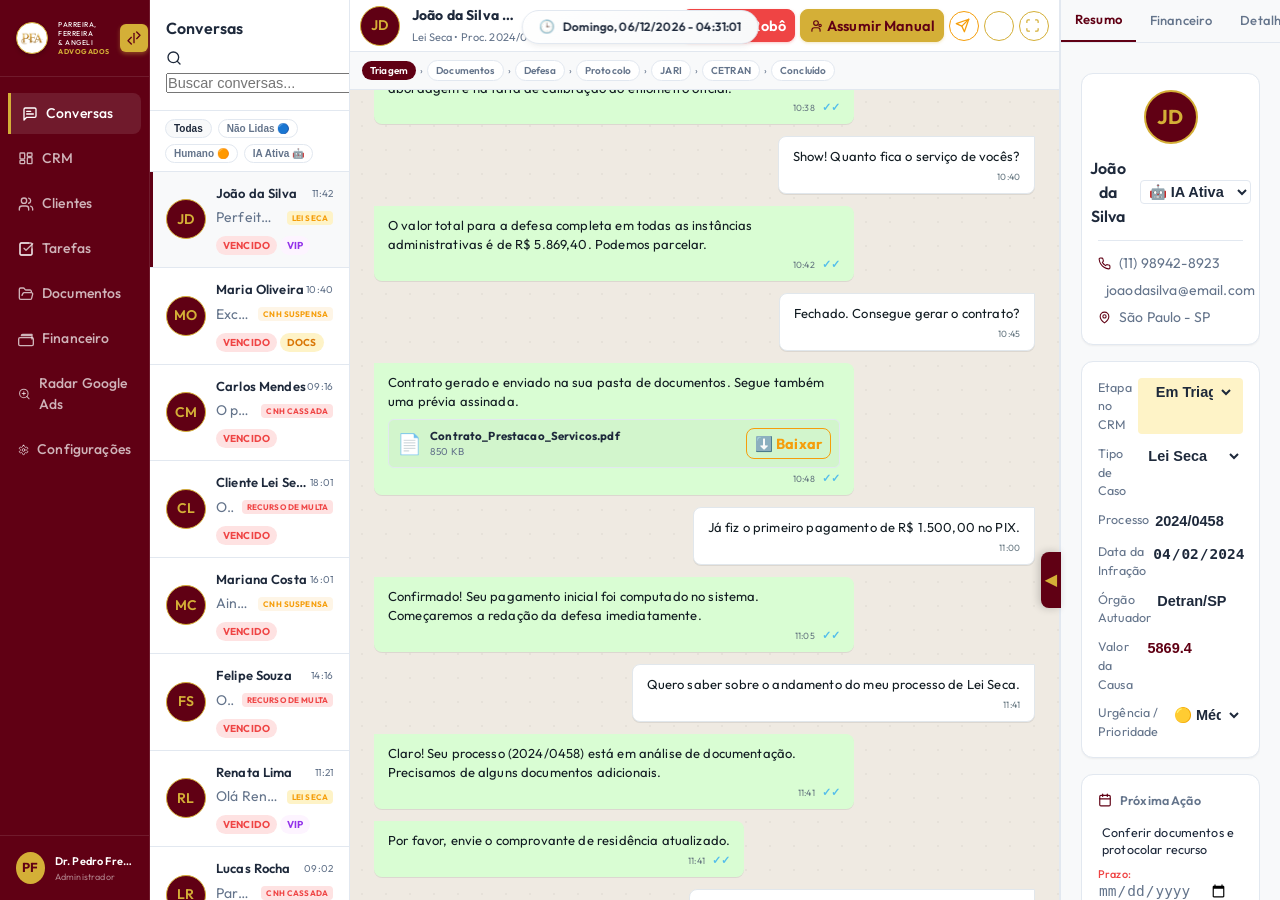
==== commit 13496fed: "Integrate Radar into main PFA dashboard" ====
--- a/index.html
+++ b/index.html
@@ -72,6 +72,10 @@
           <li class="sidebar-item" data-screen="financeiro" data-label="Financeiro">
             <svg xmlns="http://www.w3.org/2000/svg" width="24" height="24" viewBox="0 0 24 24" fill="none" stroke="currentColor" stroke-width="2" stroke-linecap="round" stroke-linejoin="round" class="lucide lucide-wallet"><path d="M21 12V7H5a2 2 0 0 1 2-2h14v4"/><path d="M3 10h18a2 2 0 0 1 2 2v8a2 2 0 0 1-2 2H3a2 2 0 0 1-2-2v-8a2 2 0 0 1 2-2z"/></svg>
             <span>Financeiro</span>
+          </li>
+          <li class="sidebar-item" data-screen="radar" data-label="Radar Google Ads">
+            <svg xmlns="http://www.w3.org/2000/svg" width="24" height="24" viewBox="0 0 24 24" fill="none" stroke="currentColor" stroke-width="2" stroke-linecap="round" stroke-linejoin="round" aria-hidden="true"><circle cx="11" cy="11" r="8"/><path d="m21 21-4.3-4.3"/><path d="M8 11h6"/><path d="M11 8v6"/></svg>
+            <span>Radar Google Ads</span>
           </li>
           <li class="sidebar-item" data-screen="configuracoes" data-label="Configurações">
             <svg xmlns="http://www.w3.org/2000/svg" width="24" height="24" viewBox="0 0 24 24" fill="none" stroke="currentColor" stroke-width="2" stroke-linecap="round" stroke-linejoin="round" class="lucide lucide-settings"><path d="M12.22 2h-.44a2 2 0 0 0-2 2v.18a2 2 0 0 1-1 1.73l-.43.25a2 2 0 0 1-2 0l-.15-.08a2 2 0 0 0-2.73.73l-.22.38a2 2 0 0 0 .73 2.73l.15.1a2 2 0 0 1 1 1.72v.51a2 2 0 0 1-1 1.74l-.15.09a2 2 0 0 0-.73 2.73l.22.38a2 2 0 0 0 2.73.73l.15-.08a2 2 0 0 1 2 0l.43.25a2 2 0 0 1 1 1.73V20a2 2 0 0 0 2 2h.44a2 2 0 0 0 2-2v-.18a2 2 0 0 1 1-1.73l.43-.25a2 2 0 0 1 2 0l.15.08a2 2 0 0 0 2.73-.73l.22-.39a2 2 0 0 0-.73-2.73l-.15-.08a2 2 0 0 1-1-1.74v-.5a2 2 0 0 1 1-1.74l.15-.1a2 2 0 0 0 .73-2.73l-.22-.38a2 2 0 0 0-2.73-.73l-.15.08a2 2 0 0 1-2 0l-.43-.25a2 2 0 0 1-1-1.73V4a2 2 0 0 0-2-2z"/><circle cx="12" cy="12" r="3"/></svg>
@@ -1009,6 +1013,119 @@
         </div>
       </div>
 
+      <!-- TELA: INTELIGÊNCIA / RADAR GOOGLE ADS -->
+      <div class="screen-panel" id="screen-radar">
+        <main class="radar-integrated" aria-labelledby="radar-page-title">
+          <header class="radar-page-header">
+            <div>
+              <span class="radar-eyebrow">Inteligência competitiva</span>
+              <h1 id="radar-page-title">Radar Google Ads</h1>
+              <p>Pressão observada, oportunidades e argumentos comerciais dos concorrentes.</p>
+            </div>
+            <div class="radar-header-actions">
+              <span class="radar-quota-badge is-loading" id="radar-quota-badge">Consultando saldo…</span>
+              <a class="radar-btn radar-btn-secondary" href="/radar" target="_blank" rel="noopener">Análise completa</a>
+              <button class="radar-btn radar-btn-primary" id="radar-new-scan" type="button">Nova varredura</button>
+            </div>
+          </header>
+
+          <section class="radar-filter-card" aria-label="Filtros da inteligência">
+            <label>Período
+              <select id="radar-filter-days"><option value="7">7 dias</option><option value="30" selected>30 dias</option><option value="90">90 dias</option></select>
+            </label>
+            <label>Serviço
+              <select id="radar-filter-service"><option value="">Todos</option></select>
+            </label>
+            <label>Cidade / região
+              <select id="radar-filter-location"><option value="">Todas</option></select>
+            </label>
+            <label>Dispositivo
+              <select id="radar-filter-device"><option value="">Todos</option><option value="mobile">Mobile</option><option value="desktop">Desktop</option></select>
+            </label>
+            <label>Janela crítica
+              <select id="radar-filter-window"><option value="all">Todos os horários</option><option value="commercial">Comercial · seg–sex, 09h–18h</option><option value="blitz">Madrugada de blitz · qui–dom, 22h–05h</option></select>
+            </label>
+            <button class="radar-btn radar-btn-dark" id="radar-apply-filters" type="button">Atualizar análise</button>
+          </section>
+
+          <div class="radar-feedback" id="radar-feedback" role="status" aria-live="polite"></div>
+          <section class="radar-kpi-grid" id="radar-kpis" aria-label="Indicadores principais">
+            <div class="radar-skeleton"></div><div class="radar-skeleton"></div><div class="radar-skeleton"></div><div class="radar-skeleton"></div>
+          </section>
+          <section class="radar-summary-strip" id="radar-executive-summary" aria-label="Resumo executivo"></section>
+
+          <div class="radar-main-grid">
+            <section class="radar-panel radar-market-panel">
+              <div class="radar-panel-heading">
+                <div><span class="radar-section-kicker">Pressão de mercado</span><h2>Presença observada por concorrente</h2></div>
+                <span class="radar-sample-badge" id="radar-sample-confidence">Amostra —</span>
+              </div>
+              <div id="radar-market-pressure" class="radar-market-list"></div>
+            </section>
+            <section class="radar-panel radar-opportunity-panel">
+              <div class="radar-panel-heading">
+                <div><span class="radar-section-kicker">Oceano azul</span><h2>Consultas com menor pressão</h2></div>
+                <button class="radar-text-button" id="radar-export-opportunities" type="button">Exportar CSV</button>
+              </div>
+              <div class="radar-table-wrap">
+                <table class="radar-table">
+                  <thead><tr><th>Consulta</th><th>Região</th><th>Concorrentes</th><th>Confiança</th></tr></thead>
+                  <tbody id="radar-opportunities"></tbody>
+                </table>
+              </div>
+            </section>
+          </div>
+
+          <section class="radar-panel radar-messaging-panel">
+            <div class="radar-panel-heading">
+              <div><span class="radar-section-kicker">Biblioteca comercial</span><h2>Promessas, argumentos e CTAs observados</h2></div>
+              <button class="radar-text-button" id="radar-export-messages" type="button">Exportar CSV</button>
+            </div>
+            <div class="radar-message-grid" id="radar-messaging-library"></div>
+          </section>
+
+          <section class="radar-panel radar-observations-panel">
+            <div class="radar-panel-heading">
+              <div><span class="radar-section-kicker">Evidências recentes</span><h2>Anúncios e landing pages capturados</h2></div>
+              <span class="radar-method-badge">Dados observados, não estimativa de investimento</span>
+            </div>
+            <div class="radar-observation-grid" id="radar-recent-observations"></div>
+          </section>
+
+          <footer class="radar-methodology" id="radar-methodology"></footer>
+        </main>
+
+        <div class="radar-modal" id="radar-scan-modal" aria-hidden="true">
+          <div class="radar-modal-backdrop" data-radar-close-modal></div>
+          <section class="radar-modal-dialog" role="dialog" aria-modal="true" aria-labelledby="radar-modal-title">
+            <button class="radar-modal-close" type="button" data-radar-close-modal aria-label="Fechar">×</button>
+            <span class="radar-eyebrow">Controle de créditos</span>
+            <h2 id="radar-modal-title">Confirmar nova varredura</h2>
+            <p>O planejamento é gratuito. A SerpApi só será consumida depois da confirmação final.</p>
+            <div class="radar-scan-fields">
+              <label>Serviço
+                <select id="radar-scan-service"><option value="Lei Seca">Lei Seca</option><option value="Suspensão">Suspensão</option><option value="Cassação">Cassação</option><option value="PPD">PPD</option><option value="Direito de Trânsito">Direito de Trânsito</option></select>
+              </label>
+              <label>Regiões (separadas por vírgula)
+                <input id="radar-scan-locations" type="text" value="Santo André, São Bernardo do Campo, São Caetano do Sul">
+              </label>
+              <label>Dispositivo
+                <select id="radar-scan-devices"><option value="mobile">Mobile</option><option value="desktop">Desktop</option><option value="mobile,desktop">Mobile + Desktop</option></select>
+              </label>
+              <label>Profundidade
+                <select id="radar-scan-mode"><option value="economico">Econômica</option><option value="completo">Completa</option></select>
+              </label>
+            </div>
+            <button class="radar-btn radar-btn-dark radar-plan-button" id="radar-preview-plan" type="button">Calcular custo antes de pesquisar</button>
+            <div class="radar-plan-summary" id="radar-plan-summary"></div>
+            <div class="radar-modal-actions">
+              <button class="radar-btn radar-btn-secondary" type="button" data-radar-close-modal>Cancelar</button>
+              <button class="radar-btn radar-btn-primary" id="radar-confirm-scan" type="button" disabled>Confirmar e consumir créditos</button>
+            </div>
+          </section>
+        </div>
+      </div>
+
 
     </div>
 
@@ -1223,6 +1340,7 @@
   <script src="modules/persona.js"></script>
   <script src="modules/configuracoes.js"></script>
   <script src="modules/ficha_cliente.js"></script>
+  <script src="modules/radar.js"></script>
   
   <script src="modules/init.js"></script>
 
--- a/style.css
+++ b/style.css
@@ -4295,6 +4295,315 @@
   animation: slideInUp 0.3s cubic-bezier(0.16, 1, 0.3, 1);
 }
 
+/* ==========================================================================
+   RADAR GOOGLE ADS — tela integrada de inteligência competitiva
+   ========================================================================== */
+#screen-radar.active {
+  display: block;
+  overflow: hidden;
+  background: #f4f6f8;
+}
+
+.radar-integrated {
+  height: 100%;
+  overflow-y: auto;
+  padding: 30px clamp(20px, 3vw, 44px) 42px;
+  color: #15202f;
+  background:
+    radial-gradient(circle at 92% 0%, rgba(212, 175, 55, 0.12), transparent 28%),
+    #f4f6f8;
+}
+
+.radar-page-header,
+.radar-header-actions,
+.radar-panel-heading,
+.radar-modal-actions {
+  display: flex;
+  align-items: center;
+}
+
+.radar-page-header {
+  justify-content: space-between;
+  gap: 24px;
+  margin: 0 auto 22px;
+  max-width: 1480px;
+}
+
+.radar-page-header h1 {
+  margin: 2px 0 5px;
+  font-size: clamp(26px, 3vw, 38px);
+  line-height: 1.08;
+  color: #111827;
+  letter-spacing: -0.035em;
+}
+
+.radar-page-header p {
+  margin: 0;
+  color: #657184;
+  font-size: 14px;
+}
+
+.radar-eyebrow,
+.radar-section-kicker {
+  color: var(--brand-primary);
+  font-size: 10px;
+  font-weight: 800;
+  letter-spacing: 0.12em;
+  text-transform: uppercase;
+}
+
+.radar-header-actions {
+  justify-content: flex-end;
+  gap: 9px;
+  flex-wrap: wrap;
+}
+
+.radar-btn {
+  min-height: 40px;
+  padding: 9px 14px;
+  border: 1px solid transparent;
+  border-radius: 10px;
+  font: 700 12px/1.2 var(--font-family);
+  text-decoration: none;
+  cursor: pointer;
+  transition: transform .16s ease, box-shadow .16s ease, opacity .16s ease;
+  display: inline-flex;
+  align-items: center;
+  justify-content: center;
+}
+
+.radar-btn:hover:not(:disabled) { transform: translateY(-1px); }
+.radar-btn:disabled { opacity: .45; cursor: not-allowed; }
+.radar-btn-primary { background: var(--brand-primary); color: #fff; box-shadow: 0 7px 18px rgba(96,0,20,.18); }
+.radar-btn-dark { background: #182231; color: #fff; }
+.radar-btn-secondary { background: #fff; border-color: #d9dee6; color: #283548; }
+
+.radar-quota-badge,
+.radar-sample-badge,
+.radar-method-badge {
+  display: inline-flex;
+  align-items: center;
+  border-radius: 999px;
+  white-space: nowrap;
+  font-size: 11px;
+  font-weight: 700;
+}
+
+.radar-quota-badge { min-height: 36px; padding: 8px 12px; color: #11633b; background: #dff7e9; border: 1px solid #c2ecd5; }
+.radar-quota-badge.is-low { color: #8a4b08; background: #fff1d6; border-color: #f6dca8; }
+.radar-quota-badge.is-empty,
+.radar-quota-badge.is-unavailable { color: #8b2635; background: #fde8eb; border-color: #f5c7ce; }
+.radar-quota-badge.is-loading { color: #5d6674; background: #edf0f4; border-color: #dfe3e8; }
+
+.radar-filter-card {
+  max-width: 1480px;
+  margin: 0 auto 18px;
+  padding: 16px;
+  display: grid;
+  grid-template-columns: .75fr 1.15fr 1.2fr .8fr 1.35fr auto;
+  gap: 12px;
+  align-items: end;
+  background: rgba(255,255,255,.94);
+  border: 1px solid #e2e6eb;
+  border-radius: 16px;
+  box-shadow: 0 5px 20px rgba(24,34,49,.05);
+}
+
+.radar-filter-card label,
+.radar-scan-fields label {
+  display: grid;
+  gap: 6px;
+  color: #6a7483;
+  font-size: 9px;
+  font-weight: 800;
+  letter-spacing: .08em;
+  text-transform: uppercase;
+}
+
+.radar-filter-card select,
+.radar-scan-fields select,
+.radar-scan-fields input {
+  width: 100%;
+  height: 41px;
+  padding: 0 11px;
+  border: 1px solid #d7dce3;
+  border-radius: 9px;
+  background: #fff;
+  color: #202b3b;
+  font: 500 12px var(--font-family);
+  outline: none;
+}
+
+.radar-filter-card select:focus,
+.radar-scan-fields select:focus,
+.radar-scan-fields input:focus { border-color: var(--brand-primary); box-shadow: 0 0 0 3px rgba(96,0,20,.08); }
+
+.radar-feedback { display: none; max-width: 1480px; margin: 0 auto 14px; padding: 11px 14px; border-radius: 10px; font-size: 12px; }
+.radar-feedback.is-visible { display: block; }
+.radar-feedback.is-loading { color: #39475b; background: #e9eef5; }
+.radar-feedback.is-error { color: #8d2333; background: #fde7ea; border: 1px solid #f5c6cd; }
+.radar-feedback.is-success { color: #11633b; background: #def6e8; border: 1px solid #c4ead4; }
+
+.radar-kpi-grid {
+  max-width: 1480px;
+  margin: 0 auto 16px;
+  display: grid;
+  grid-template-columns: repeat(4, minmax(0, 1fr));
+  gap: 12px;
+}
+
+.radar-kpi-card,
+.radar-skeleton {
+  min-height: 116px;
+  padding: 17px;
+  background: #fff;
+  border: 1px solid #e1e5ea;
+  border-radius: 14px;
+  box-shadow: 0 4px 15px rgba(24,34,49,.04);
+}
+
+.radar-skeleton { background: linear-gradient(100deg,#fff 20%,#f1f3f6 42%,#fff 65%); background-size: 250% 100%; animation: radar-shimmer 1.3s infinite; }
+@keyframes radar-shimmer { to { background-position-x: -250%; } }
+.radar-kpi-label { display: block; margin-bottom: 13px; color: #758094; font-size: 10px; font-weight: 800; letter-spacing: .07em; text-transform: uppercase; }
+.radar-kpi-value { display: block; color: #151e2c; font-size: 28px; font-weight: 800; line-height: 1; letter-spacing: -.04em; }
+.radar-kpi-detail { display: block; margin-top: 9px; color: #778194; font-size: 11px; }
+
+.radar-summary-strip {
+  max-width: 1480px;
+  margin: 0 auto 16px;
+  display: grid;
+  grid-template-columns: repeat(3, minmax(0, 1fr));
+  gap: 1px;
+  overflow: hidden;
+  border: 1px solid #e1e5ea;
+  border-radius: 13px;
+  background: #e1e5ea;
+}
+
+.radar-summary-item { padding: 13px 15px; background: #fff; color: #4b5667; font-size: 11px; line-height: 1.55; }
+.radar-summary-item strong { color: #1e2939; }
+
+.radar-main-grid {
+  max-width: 1480px;
+  margin: 0 auto 16px;
+  display: grid;
+  grid-template-columns: minmax(0, 1.12fr) minmax(410px, .88fr);
+  gap: 16px;
+  min-width: 0;
+  overflow: hidden;
+}
+
+.radar-main-grid > .radar-panel { min-width: 0; max-width: 100%; }
+
+.radar-panel {
+  max-width: 1480px;
+  margin: 0 auto 16px;
+  padding: 19px;
+  background: #fff;
+  border: 1px solid #e1e5ea;
+  border-radius: 15px;
+  box-shadow: 0 4px 16px rgba(24,34,49,.04);
+}
+
+.radar-main-grid .radar-panel { margin-bottom: 0; }
+.radar-panel-heading { justify-content: space-between; gap: 16px; margin-bottom: 16px; }
+.radar-panel-heading h2 { margin: 2px 0 0; color: #182231; font-size: 16px; letter-spacing: -.015em; }
+.radar-sample-badge { padding: 6px 9px; color: #5f6673; background: #f0f2f5; }
+.radar-method-badge { padding: 6px 9px; color: #4d596b; background: #f0f2f5; }
+.radar-text-button { padding: 0; border: 0; background: none; color: var(--brand-primary); font: 700 11px var(--font-family); cursor: pointer; }
+
+.radar-market-list { display: grid; gap: 13px; }
+.radar-market-row { display: grid; grid-template-columns: minmax(130px, 1.15fr) minmax(150px, 1fr) auto; gap: 12px; align-items: center; }
+.radar-market-name strong { display: block; overflow: hidden; color: #202b3a; font-size: 12px; text-overflow: ellipsis; white-space: nowrap; }
+.radar-market-name small { color: #8992a1; font-size: 10px; }
+.radar-market-track { height: 9px; overflow: hidden; border-radius: 999px; background: #eef0f3; }
+.radar-market-fill { height: 100%; min-width: 3px; border-radius: inherit; background: linear-gradient(90deg, var(--brand-primary), #a91c3a); }
+.radar-market-stats { min-width: 112px; text-align: right; }
+.radar-market-stats strong { color: #172130; font-size: 13px; }
+.radar-market-stats small { display: block; color: #8a93a1; font-size: 9px; }
+
+.radar-table-wrap { width: 100%; max-width: 100%; overflow-x: auto; }
+.radar-table { width: 100%; border-collapse: collapse; font-size: 11px; }
+.radar-table th { padding: 8px 7px; border-bottom: 1px solid #e6e9ed; color: #8a92a0; font-size: 9px; letter-spacing: .07em; text-align: left; text-transform: uppercase; }
+.radar-table td { padding: 10px 7px; border-bottom: 1px solid #eef0f2; color: #465164; vertical-align: top; }
+.radar-table td:first-child { max-width: 210px; color: #202a39; font-weight: 700; }
+.radar-table tr:last-child td { border-bottom: 0; }
+.radar-opportunity-chip { display: inline-block; padding: 3px 7px; border-radius: 999px; color: #17623e; background: #dff6e9; font-size: 9px; font-weight: 800; }
+.radar-confidence-low { color: #9a610b; }
+
+.radar-message-grid { display: grid; grid-template-columns: repeat(3, minmax(0,1fr)); gap: 12px; }
+.radar-message-card { min-width: 0; padding: 15px; border: 1px solid #e5e8ed; border-radius: 12px; background: #fbfcfd; }
+.radar-message-card h3 { margin: 0 0 2px; overflow: hidden; color: #1d2736; font-size: 13px; text-overflow: ellipsis; white-space: nowrap; }
+.radar-message-card > small { color: #8a93a0; font-size: 9px; }
+.radar-message-block { margin-top: 11px; }
+.radar-message-block b { display: block; margin-bottom: 4px; color: #777f8d; font-size: 9px; letter-spacing: .06em; text-transform: uppercase; }
+.radar-message-block p { margin: 0; color: #394659; font-size: 11px; line-height: 1.5; }
+.radar-tag-list { display: flex; flex-wrap: wrap; gap: 5px; }
+.radar-tag { padding: 4px 7px; border-radius: 6px; color: #653048; background: #f7e9ed; font-size: 9px; font-weight: 700; }
+
+.radar-observation-grid { display: grid; grid-template-columns: repeat(4,minmax(0,1fr)); gap: 12px; }
+.radar-observation-card { min-width: 0; overflow: hidden; border: 1px solid #e3e7ec; border-radius: 12px; background: #fff; }
+.radar-observation-image { height: 112px; display: flex; align-items: center; justify-content: center; overflow: hidden; color: #bdc4ce; background: linear-gradient(140deg,#202c3d,#3b4b61); font-size: 28px; }
+.radar-observation-image img { width: 100%; height: 100%; object-fit: cover; object-position: top; }
+.radar-observation-body { padding: 13px; }
+.radar-observation-body small { display: block; margin-bottom: 5px; color: var(--brand-primary); font-size: 9px; font-weight: 800; letter-spacing: .04em; text-transform: uppercase; }
+.radar-observation-body h3 { margin: 0 0 7px; color: #1b2534; font-size: 12px; line-height: 1.35; }
+.radar-observation-body p { display: -webkit-box; margin: 0 0 9px; overflow: hidden; color: #687386; font-size: 10px; line-height: 1.45; -webkit-box-orient: vertical; -webkit-line-clamp: 3; }
+.radar-observation-meta { display: flex; justify-content: space-between; gap: 8px; color: #8b94a2; font-size: 9px; }
+
+.radar-empty { padding: 30px 14px; color: #7b8492; text-align: center; font-size: 11px; border: 1px dashed #d8dde4; border-radius: 10px; }
+.radar-methodology { max-width: 1480px; margin: 4px auto 0; padding: 12px 15px; color: #707b8c; background: #e9edf2; border-radius: 10px; font-size: 10px; line-height: 1.55; }
+
+.radar-modal { display: none; position: absolute; inset: 0; z-index: 4000; }
+.radar-modal.is-open { display: block; }
+.radar-modal-backdrop { position: absolute; inset: 0; background: rgba(13,19,28,.62); backdrop-filter: blur(3px); }
+.radar-modal-dialog { position: absolute; top: 50%; left: 50%; width: min(620px, calc(100% - 30px)); max-height: calc(100% - 40px); padding: 24px; overflow-y: auto; transform: translate(-50%,-50%); background: #fff; border-radius: 17px; box-shadow: 0 25px 70px rgba(0,0,0,.3); }
+.radar-modal-dialog h2 { margin: 3px 0 7px; color: #172130; font-size: 22px; }
+.radar-modal-dialog > p { margin: 0 0 18px; color: #6d7786; font-size: 12px; }
+.radar-modal-close { position: absolute; top: 12px; right: 14px; width: 30px; height: 30px; border: 0; border-radius: 50%; color: #566171; background: #eff1f4; font-size: 20px; cursor: pointer; }
+.radar-scan-fields { display: grid; grid-template-columns: 1fr 1fr; gap: 12px; }
+.radar-plan-button { width: 100%; margin-top: 14px; }
+.radar-plan-summary { display: none; margin-top: 14px; padding: 14px; border: 1px solid #e1e5ea; border-radius: 11px; background: #f7f8fa; }
+.radar-plan-summary.is-visible { display: block; }
+.radar-credit-flow { display: grid; grid-template-columns: 1fr auto 1fr; gap: 10px; align-items: center; margin-bottom: 11px; }
+.radar-credit-box { padding: 10px; text-align: center; background: #fff; border: 1px solid #e2e5e9; border-radius: 9px; }
+.radar-credit-box strong { display: block; color: #182231; font-size: 20px; }
+.radar-credit-box small { color: #7c8593; font-size: 9px; text-transform: uppercase; }
+.radar-plan-list { max-height: 140px; overflow-y: auto; color: #566173; font-size: 10px; line-height: 1.65; }
+.radar-modal-actions { justify-content: flex-end; gap: 9px; margin-top: 18px; }
+
+@media (max-width: 1180px) {
+  .radar-filter-card { grid-template-columns: repeat(3, minmax(0,1fr)); }
+  .radar-main-grid { grid-template-columns: 1fr; }
+  .radar-message-grid { grid-template-columns: repeat(2,minmax(0,1fr)); }
+  .radar-observation-grid { grid-template-columns: repeat(2,minmax(0,1fr)); }
+}
+
+@media (max-width: 760px) {
+  .app-container { grid-template-columns: 60px minmax(0, 1fr); }
+  .global-sidebar { width: 60px; min-width: 60px; }
+  .global-sidebar .sidebar-logo-text,
+  .global-sidebar .sidebar-item span,
+  .global-sidebar .sidebar-profile-info { display: none; }
+  .global-sidebar .sidebar-logo,
+  .global-sidebar .sidebar-profile { justify-content: center; padding-left: 8px; padding-right: 8px; }
+  .global-sidebar .sidebar-item { justify-content: center; gap: 0; padding: 12px; }
+  .global-sidebar .sidebar-item.active { padding-left: 9px; }
+  #global-realtime-clock { display: none !important; }
+  .radar-integrated { padding: 20px 13px 32px; }
+  .radar-page-header { align-items: flex-start; flex-direction: column; }
+  .radar-header-actions { width: 100%; justify-content: flex-start; }
+  .radar-filter-card { grid-template-columns: 1fr 1fr; }
+  .radar-kpi-grid { grid-template-columns: 1fr 1fr; }
+  .radar-summary-strip { grid-template-columns: 1fr; }
+  .radar-market-row { grid-template-columns: 1fr auto; }
+  .radar-market-track { grid-column: 1 / -1; grid-row: 2; }
+  .radar-message-grid,
+  .radar-observation-grid { grid-template-columns: 1fr; }
+  .radar-method-badge { display: none; }
+  .radar-scan-fields { grid-template-columns: 1fr; }
+}
+
 @keyframes slideInUp {
   from {
     transform: translateY(100%);
